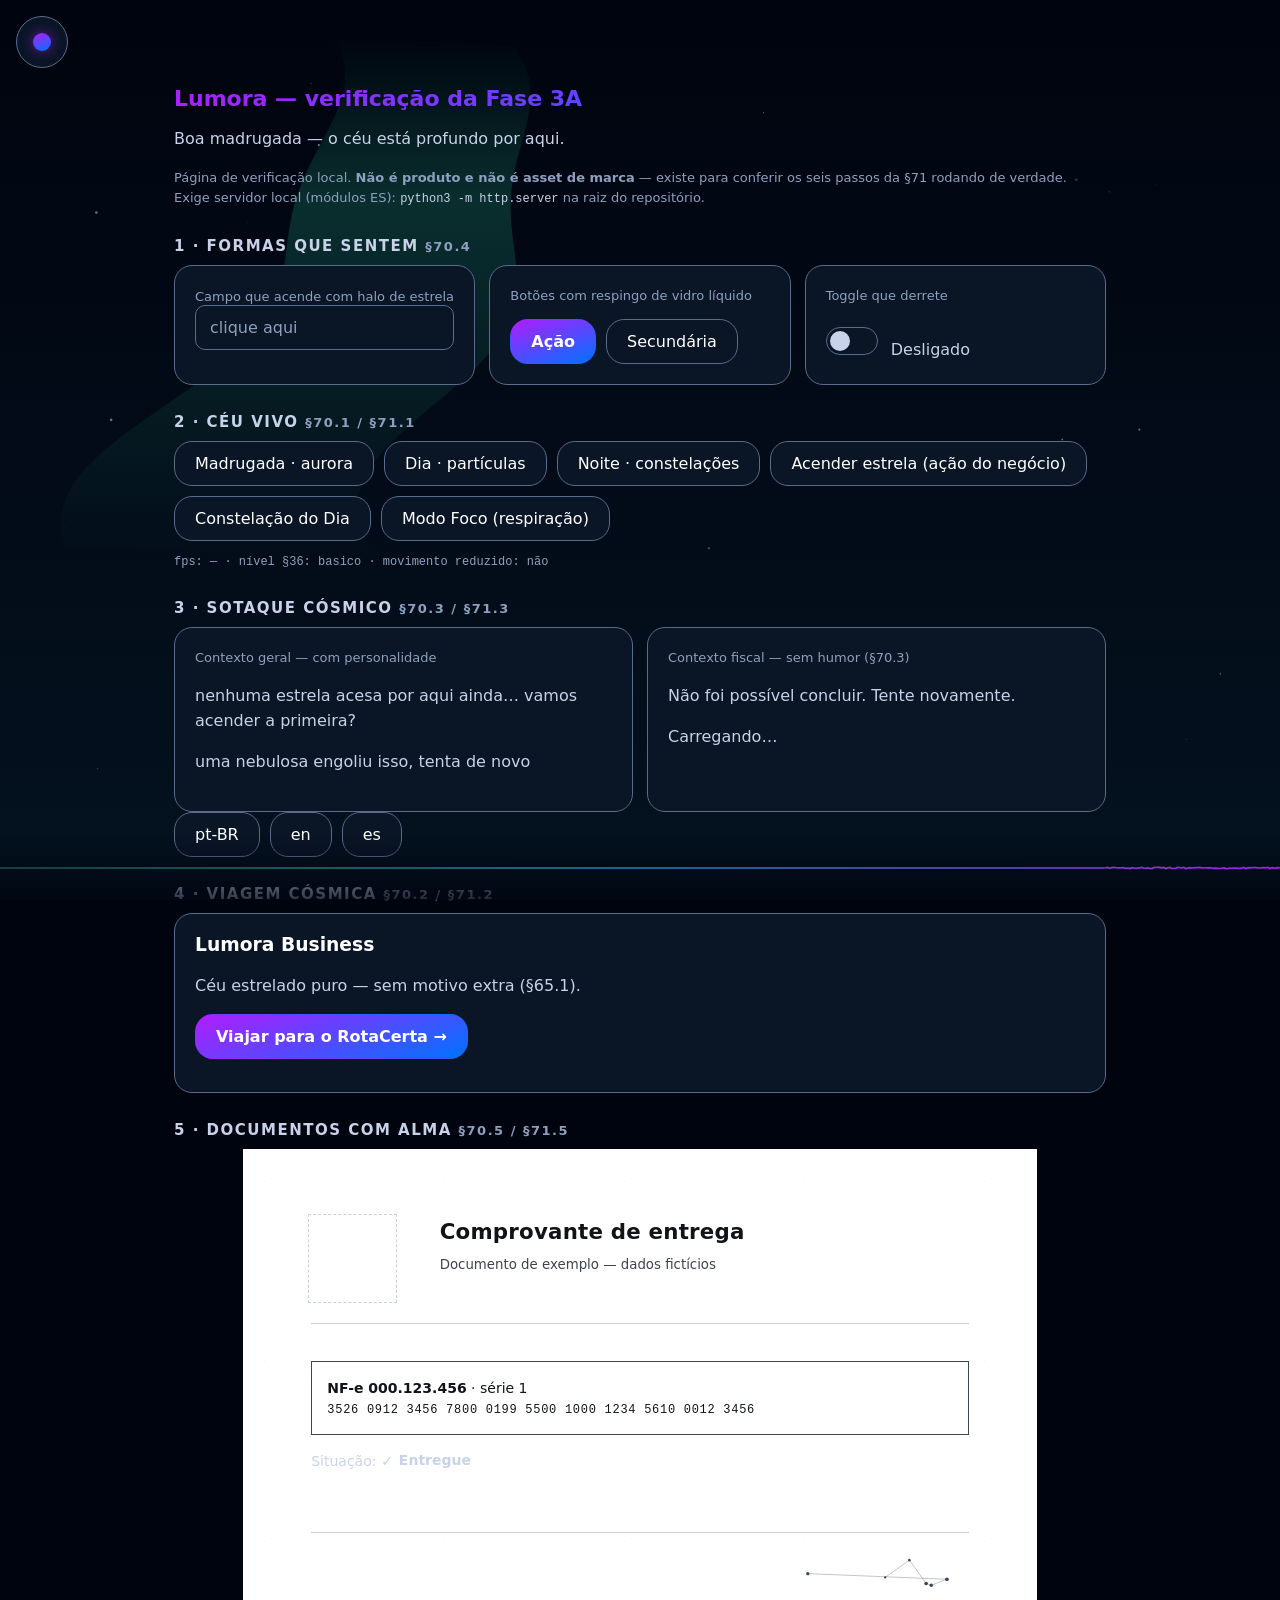
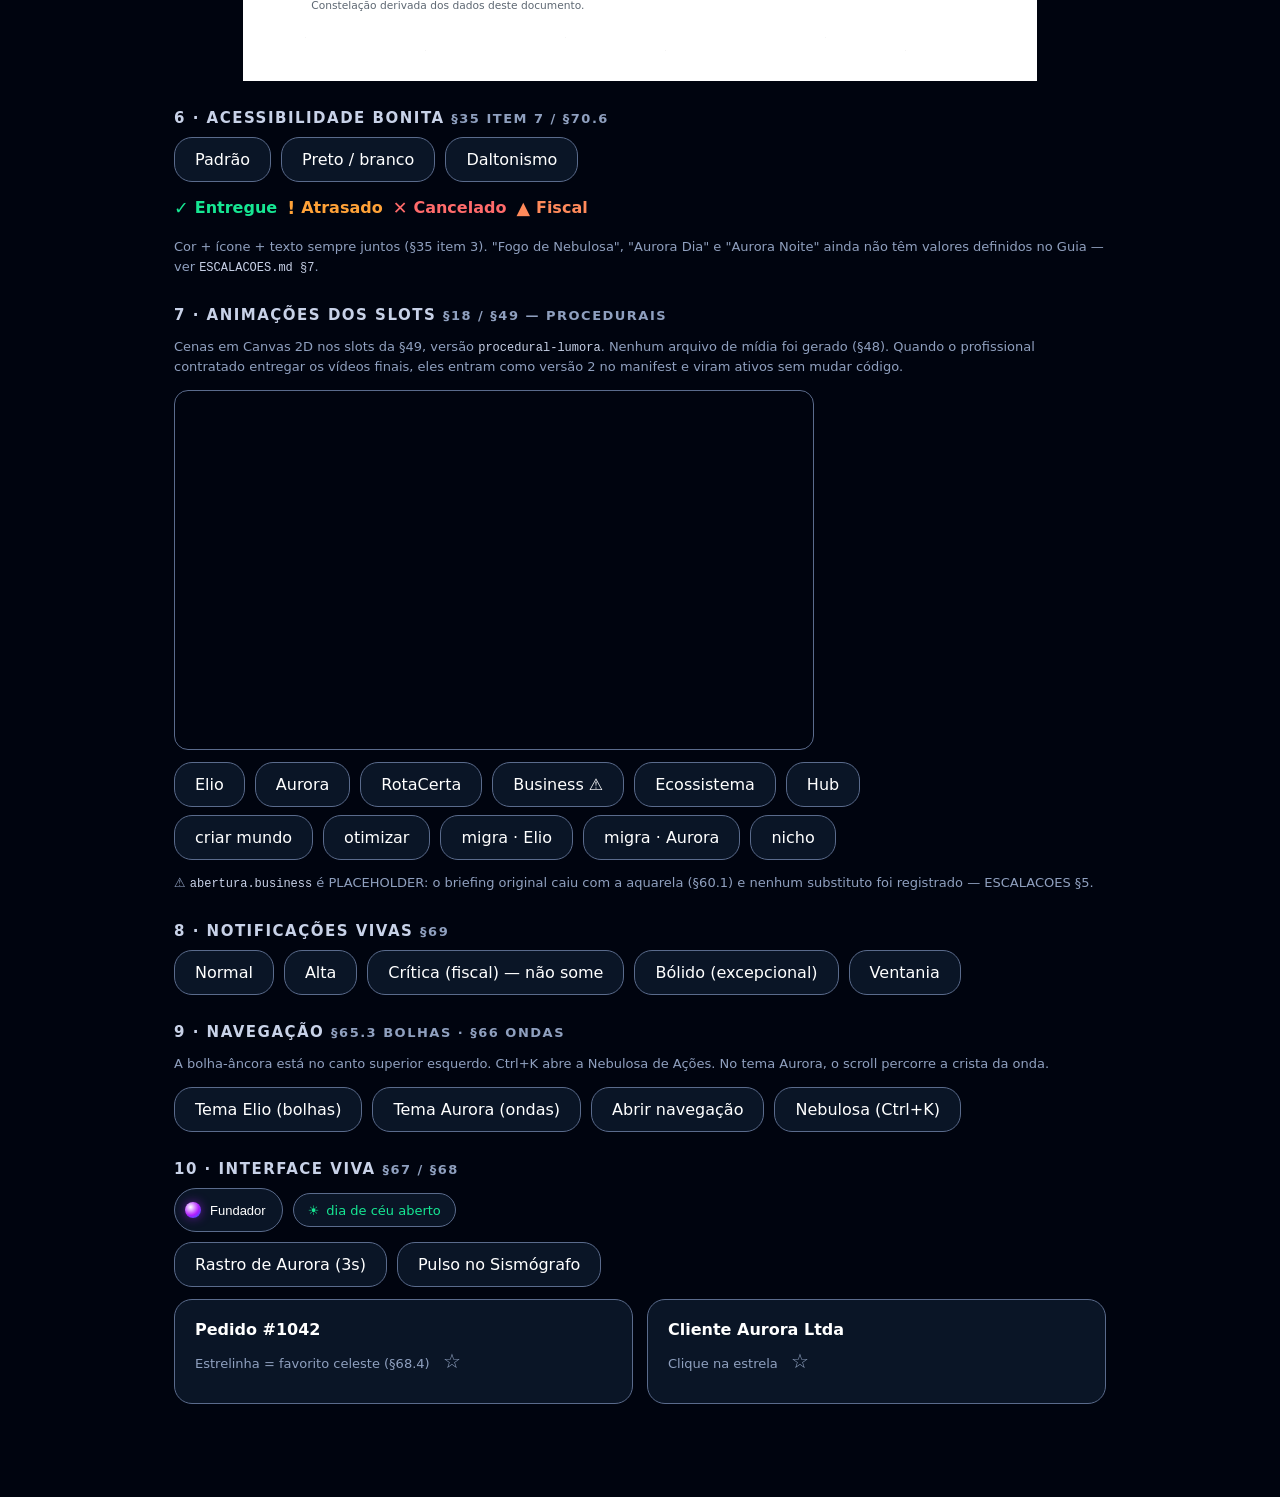
==== runtime/verificacao.html @ c457cd00 "Implementa as animações dos slots, Notificações Vivas, navegação e Interface Viva O Fundador estende" ====
<!doctype html>
<html lang="pt-BR" data-lum-nivel="pleno">
<head>
<meta charset="utf-8">
<meta name="viewport" content="width=device-width, initial-scale=1">
<title>Lumora — verificação da Fase 3A</title>
<link rel="stylesheet" href="tokens.css">
<link rel="stylesheet" href="formas-que-sentem.css">
<link rel="stylesheet" href="acessibilidade-bonita.css">
<link rel="stylesheet" href="documentos-com-alma.css">
<link rel="stylesheet" href="notificacoes-vivas.css">
<link rel="stylesheet" href="navegacao.css">
<link rel="stylesheet" href="interface-viva.css">
<style>
  /* Estilos SÓ desta página de verificação. Não fazem parte do runtime. */
  * { box-sizing: border-box; }
  html, body { margin: 0; block-size: 100%; }
  body { background: var(--lum-deep-space); }
  /* canvas é elemento substituído: inset:0 sozinho NÃO estica — precisa de tamanho explícito */
  #ceu { position: fixed; inset: 0; z-index: 0; display: block; inline-size: 100%; block-size: 100%; }
  .painel { position: relative; z-index: 1; padding: 24px 24px 96px; max-inline-size: 980px; margin-inline: auto; padding-block-start: 86px; }
  h1 { font-size: 22px; margin: 0 0 4px; }
  h2 { font-size: 15px; margin: 28px 0 10px; color: var(--lum-texto-2);
       text-transform: uppercase; letter-spacing: .1em; font-weight: 600; }
  p  { color: var(--lum-texto-2); line-height: 1.55; }
  .aviso { color: var(--lum-texto-3); font-size: 13px; }
  .linha { display: flex; flex-wrap: wrap; gap: 10px; align-items: center; }
  .grade { display: grid; gap: 14px; grid-template-columns: repeat(auto-fit, minmax(220px, 1fr)); }
  .tela { min-block-size: 180px; }
  code { font-family: var(--lum-fonte-mono); font-size: 12px; color: var(--lum-texto-2); }
  .medidor { font-family: var(--lum-fonte-mono); font-size: 12px; color: var(--lum-texto-3); }
</style>
</head>
<body class="lum-raiz">

<canvas id="ceu" aria-hidden="true"></canvas>

<main class="painel">
  <h1 class="lum-texto-marca">Lumora — verificação da Fase 3A</h1>
  <p id="saudacao"></p>
  <p class="aviso">
    Página de verificação local. <strong>Não é produto e não é asset de marca</strong> —
    existe para conferir os seis passos da §71 rodando de verdade.
    Exige servidor local (módulos ES): <code>python3 -m http.server</code> na raiz do repositório.
  </p>

  <h2>1 · Formas que Sentem <span class="aviso">§70.4</span></h2>
  <div class="grade">
    <div class="lum-card">
      <label class="lum-campo-halo">
        <span class="aviso">Campo que acende com halo de estrela</span><br>
        <input class="lum-campo" type="text" placeholder="clique aqui" style="inline-size:100%">
      </label>
    </div>
    <div class="lum-card">
      <p class="aviso" style="margin-top:0">Botões com respingo de vidro líquido</p>
      <div class="linha">
        <button class="lum-botao lum-botao--primario">Ação</button>
        <button class="lum-botao">Secundária</button>
      </div>
    </div>
    <div class="lum-card">
      <p class="aviso" style="margin-top:0">Toggle que derrete</p>
      <button class="lum-toggle" id="tg" aria-pressed="false">
        <span class="lum-toggle-trilha"><span class="lum-toggle-gota"></span></span>
      </button>
      <span class="lum-toggle-rotulo" id="tg-rotulo">Desligado</span>
    </div>
  </div>

  <h2>2 · Céu Vivo <span class="aviso">§70.1 / §71.1</span></h2>
  <div class="linha">
    <button class="lum-botao" data-fase="madrugada">Madrugada · aurora</button>
    <button class="lum-botao" data-fase="dia">Dia · partículas</button>
    <button class="lum-botao" data-fase="noite">Noite · constelações</button>
    <button class="lum-botao" id="acender">Acender estrela (ação do negócio)</button>
    <button class="lum-botao" id="constelacao">Constelação do Dia</button>
    <button class="lum-botao" id="foco" aria-pressed="false">Modo Foco (respiração)</button>
  </div>
  <p class="medidor" id="medidor">fps: medindo…</p>

  <h2>3 · Sotaque Cósmico <span class="aviso">§70.3 / §71.3</span></h2>
  <div class="grade">
    <div class="lum-card">
      <p class="aviso" style="margin-top:0">Contexto geral — com personalidade</p>
      <p data-lum-texto="vazio"></p>
      <p data-lum-texto="erro"></p>
    </div>
    <div class="lum-card">
      <p class="aviso" style="margin-top:0">Contexto fiscal — sem humor (§70.3)</p>
      <p data-lum-texto="erro" data-lum-contexto="fiscal"></p>
      <p data-lum-texto="carregando" data-lum-contexto="fiscal"></p>
    </div>
  </div>
  <div class="linha">
    <button class="lum-botao" data-idioma="pt-BR">pt-BR</button>
    <button class="lum-botao" data-idioma="en">en</button>
    <button class="lum-botao" data-idioma="es">es</button>
  </div>

  <h2>4 · Viagem Cósmica <span class="aviso">§70.2 / §71.2</span></h2>
  <div class="lum-card tela" id="tela-a">
    <h3 style="margin-top:0">Lumora Business</h3>
    <p>Céu estrelado puro — sem motivo extra (§65.1).</p>
    <button class="lum-botao lum-botao--primario" id="ir-b">Viajar para o RotaCerta →</button>
  </div>
  <div class="lum-card tela" id="tela-b" hidden>
    <h3 style="margin-top:0">RotaCerta</h3>
    <p>GPS espacial — rotas luminosas e waypoints (§65.1).</p>
    <button class="lum-botao lum-botao--primario" id="ir-a">← Voltar para o Business</button>
  </div>

  <h2>5 · Documentos com Alma <span class="aviso">§70.5 / §71.5</span></h2>
  <div class="lum-doc">
    <header class="lum-doc-cabecalho">
      <div class="lum-doc-marca" title="Área reservada da L canônica — aguarda arquivo com alfa (ESCALACOES.md §3)"></div>
      <div>
        <h3 class="lum-doc-titulo">Comprovante de entrega</h3>
        <p class="lum-doc-subtitulo">Documento de exemplo — dados fictícios</p>
      </div>
    </header>
    <div class="lum-doc-corpo">
      <div class="lum-doc-fiscal">
        <strong>NF-e 000.123.456</strong> · série 1<br>
        <span class="lum-doc-chave">3526 0912 3456 7800 0199 5500 1000 1234 5610 0012 3456</span>
      </div>
      <p>Situação: <span class="lum-doc-status" data-estado="ok">Entregue</span></p>
    </div>
    <footer class="lum-doc-rodape">
      <span>Constelação derivada dos dados deste documento.</span>
      <span data-lum-constelacao="NF-e 000.123.456 serie 1 entregue"></span>
    </footer>
  </div>

  <h2>6 · Acessibilidade Bonita <span class="aviso">§35 item 7 / §70.6</span></h2>
  <div class="linha">
    <button class="lum-botao" data-paleta="padrao">Padrão</button>
    <button class="lum-botao" data-paleta="preto-branco">Preto / branco</button>
    <button class="lum-botao" data-paleta="daltonismo">Daltonismo</button>
  </div>
  <p class="linha" style="margin-top:14px">
    <span class="lum-estado" data-estado="ok">Entregue</span>
    <span class="lum-estado" data-estado="atencao">Atrasado</span>
    <span class="lum-estado" data-estado="erro">Cancelado</span>
    <span class="lum-estado" data-estado="critico">Fiscal</span>
  </p>
  <p class="aviso">
    Cor + ícone + texto sempre juntos (§35 item 3). "Fogo de Nebulosa", "Aurora Dia" e
    "Aurora Noite" ainda não têm valores definidos no Guia — ver <code>ESCALACOES.md §7</code>.
  </p>

  <h2>7 · Animações dos slots <span class="aviso">§18 / §49 — procedurais</span></h2>
  <p class="aviso">
    Cenas em Canvas 2D nos slots da §49, versão <code>procedural-lumora</code>.
    Nenhum arquivo de mídia foi gerado (§48). Quando o profissional contratado entregar os
    vídeos finais, eles entram como versão 2 no manifest e viram ativos sem mudar código.
  </p>
  <canvas id="palco" width="640" height="360"
          style="inline-size:100%; max-inline-size:640px; aspect-ratio:16/9; block-size:auto;
                 border:1px solid var(--lum-vidro-borda); border-radius:14px; display:block"></canvas>
  <div class="linha" style="margin-top:12px">
    <button class="lum-botao" data-slot="abertura.elio">Elio</button>
    <button class="lum-botao" data-slot="abertura.aurora">Aurora</button>
    <button class="lum-botao" data-slot="abertura.rotacerta">RotaCerta</button>
    <button class="lum-botao" data-slot="abertura.business">Business ⚠</button>
    <button class="lum-botao" data-slot="abertura.ecossistema">Ecossistema</button>
    <button class="lum-botao" data-slot="abertura.hub">Hub</button>
  </div>
  <div class="linha" style="margin-top:8px">
    <button class="lum-botao" data-slot="loading.criar_mundo">criar mundo</button>
    <button class="lum-botao" data-slot="loading.otimizar">otimizar</button>
    <button class="lum-botao" data-slot="loading.migra_elio">migra · Elio</button>
    <button class="lum-botao" data-slot="loading.migra_aurora">migra · Aurora</button>
    <button class="lum-botao" data-slot="loading.nicho">nicho</button>
  </div>
  <p class="aviso">⚠ <code>abertura.business</code> é PLACEHOLDER: o briefing original caiu com a
     aquarela (§60.1) e nenhum substituto foi registrado — ESCALACOES §5.</p>

  <h2>8 · Notificações Vivas <span class="aviso">§69</span></h2>
  <div class="linha">
    <button class="lum-botao" data-notif="normal">Normal</button>
    <button class="lum-botao" data-notif="alta">Alta</button>
    <button class="lum-botao" data-notif="critica">Crítica (fiscal) — não some</button>
    <button class="lum-botao" id="bolido">Bólido (excepcional)</button>
    <button class="lum-botao" id="ventania">Ventania</button>
  </div>

  <h2>9 · Navegação <span class="aviso">§65.3 bolhas · §66 ondas</span></h2>
  <p class="aviso">A bolha-âncora está no canto superior esquerdo. Ctrl+K abre a Nebulosa de Ações.
     No tema Aurora, o scroll percorre a crista da onda.</p>
  <div class="linha">
    <button class="lum-botao" data-tema="elio">Tema Elio (bolhas)</button>
    <button class="lum-botao" data-tema="aurora">Tema Aurora (ondas)</button>
    <button class="lum-botao" id="abrir-nav">Abrir navegação</button>
    <button class="lum-botao" id="abrir-neb">Nebulosa (Ctrl+K)</button>
  </div>

  <h2>10 · Interface Viva <span class="aviso">§67 / §68</span></h2>
  <div class="linha" id="badges"></div>
  <div class="linha" style="margin-top:10px">
    <button class="lum-botao" id="rastro">Rastro de Aurora (3s)</button>
    <button class="lum-botao" id="pulso">Pulso no Sismógrafo</button>
  </div>
  <div class="grade" style="margin-top:12px">
    <div class="lum-card" data-lum-estrelinha="card-1"><strong>Pedido #1042</strong><br>
      <span class="aviso">Estrelinha = favorito celeste (§68.4)</span></div>
    <div class="lum-card" data-lum-estrelinha="card-2"><strong>Cliente Aurora Ltda</strong><br>
      <span class="aviso">Clique na estrela</span></div>
  </div>
  <canvas id="sismo" class="lum-sismografo"></canvas>
</main>

<script type="module">
import { Lumora, anunciar, restaurarPaleta } from './lumora.js';
import { estrelaDoUsuario, climaDoDia } from './interface-viva.js';

restaurarPaleta();

const canvas = document.getElementById('ceu');
const abas = [
  { id:'financeiro', rotulo:'Financeiro', sub:[
      {id:'pdv',rotulo:'PDV'},{id:'pedidos',rotulo:'Pedidos'},{id:'comprov',rotulo:'Comprovantes'}]},
  { id:'operacao', rotulo:'Controle de Operação', sub:[
      {id:'rotas',rotulo:'Rotas'},{id:'entregas',rotulo:'Entregas'}]},
  { id:'estoque', rotulo:'Estoque' },
  { id:'fiscal', rotulo:'Fiscal', sub:[{id:'nfe',rotulo:'NF-e'},{id:'nfce',rotulo:'NFC-e'}]},
  { id:'comunidade', rotulo:'Comunidade' },
  { id:'patio', rotulo:'Vista de Pátio' },
];
const acoes = [
  { id:'venda', rotulo:'Nova venda', grupo:'Financeiro', executar(){ anunciar('Nova venda aberta.'); } },
  { id:'patio', rotulo:'Vista de Pátio', grupo:'Painéis', executar(){ anunciar('Vista de Pátio.'); } },
  { id:'lgpd', rotulo:'Relatório LGPD', grupo:'Conformidade', executar(){ anunciar('Relatório LGPD.'); } },
  { id:'nfe', rotulo:'Emitir NF-e', grupo:'Fiscal', executar(){ anunciar('Rascunho de NF-e criado.'); } },
  { id:'foco', rotulo:'Modo Foco', grupo:'Interface', executar(){ lum.modoFoco(true); } },
];
const lum = new Lumora({
  canvasCeu: canvas,
  canvasSismografo: document.getElementById('sismo'),
  abas, acoes,
  aoNavegar: (aba, sub) => anunciar(`Abrindo ${(sub||aba).rotulo}.`),
});
document.getElementById('badges').append(
  estrelaDoUsuario({ nome:'Fundador', nivel:12, plano:'Ecossistema' }),
  climaDoDia({ tipo:'bom', texto:'dia de céu aberto' }),
);
document.getElementById('saudacao').textContent = lum.sotaque.saudacao();

// Céu Vivo
for (const b of document.querySelectorAll('[data-fase]')) {
  b.addEventListener('click', () => {
    lum.ceu.definirFase(b.dataset.fase);
    anunciar(`Céu ajustado para ${b.dataset.fase}.`);
  });
}
document.getElementById('acender').addEventListener('click', () => {
  lum.acenderEstrela({ tipo: 'venda', em: Date.now() });
  anunciar('Uma estrela foi acesa por uma ação do negócio.');
});
document.getElementById('constelacao').addEventListener('click', () => {
  const c = lum.constelacaoDoDia();
  anunciar(c ? `Constelação do Dia desenhada com ${c.pontos.length} estrelas.`
             : 'Acenda ao menos duas estrelas antes.');
});
const btFoco = document.getElementById('foco');
btFoco.addEventListener('click', () => {
  const ligado = btFoco.getAttribute('aria-pressed') !== 'true';
  btFoco.setAttribute('aria-pressed', String(ligado));
  lum.modoFoco(ligado);
  anunciar(ligado ? 'Modo Foco ligado. O céu respira.' : 'Modo Foco desligado.');
});

// Medidor local de fps (§72.1 item 4 — nada sai do aparelho)
const medidor = document.getElementById('medidor');
setInterval(() => {
  const nivel = document.documentElement.dataset.lumNivel;
  medidor.textContent = `fps: ${lum.ceu.fps ?? '—'} · nível §36: ${nivel} · ` +
    `movimento reduzido: ${lum.movimentoReduzido ? 'sim' : 'não'}`;
}, 1000);

// Toggle
const tg = document.getElementById('tg'), rotulo = document.getElementById('tg-rotulo');
tg.addEventListener('click', () => {
  const ligado = tg.getAttribute('aria-pressed') !== 'true';
  tg.setAttribute('aria-pressed', String(ligado));
  rotulo.textContent = ligado ? 'Ligado' : 'Desligado';   // §35 item 3
});

// Idioma
for (const b of document.querySelectorAll('[data-idioma]')) {
  b.addEventListener('click', () => lum.definirIdioma(b.dataset.idioma));
}

// Viagem Cósmica
const a = document.getElementById('tela-a'), b = document.getElementById('tela-b');
document.getElementById('ir-b').addEventListener('click', (ev) =>
  lum.viajar(a, b, { foco: { x: ev.clientX, y: ev.clientY } }));
document.getElementById('ir-a').addEventListener('click', (ev) =>
  lum.viajar(b, a, { foco: { x: ev.clientX, y: ev.clientY } }));

// Animações dos slots (§49)
const palco = document.getElementById('palco');
for (const b of document.querySelectorAll('[data-slot]')) {
  b.addEventListener('click', () => {
    lum.tocarAnimacao(b.dataset.slot, palco);
    anunciar(`Tocando a animação ${b.dataset.slot}.`);
  });
}

// Notificações Vivas (§69)
for (const b of document.querySelectorAll('[data-notif]')) {
  b.addEventListener('click', () => {
    const u = b.dataset.notif;
    lum.notificar(u === 'critica'
      ? { texto:'Rascunho de NF-e aguardando aprovação', categoria:'fiscal', valor:'R$ 1.250,00' }
      : { texto:'Pagamento recebido', categoria:'pagamento_demo', urgencia:u, valor:'R$ 320,00' });
  });
}
document.getElementById('bolido').addEventListener('click', () =>
  lum.lancarBolido({ texto:'Falha crítica no serviço de emissão fiscal.' }));
document.getElementById('ventania').addEventListener('click', () => {
  lum.notificacoes.ventania();
  anunciar('Notificações não críticas dispensadas.');
});

// Tema e navegação
for (const b of document.querySelectorAll('[data-tema]')) {
  b.addEventListener('click', () => {
    lum.definirTema(b.dataset.tema);
    anunciar(`Tema ${b.dataset.tema} aplicado.`);
  });
}
document.getElementById('abrir-nav').addEventListener('click', () => lum.navegacao.abrir());
document.getElementById('abrir-neb').addEventListener('click', () => lum.nebulosa.abrir());

// Interface Viva
document.getElementById('rastro').addEventListener('click', () =>
  lum.rastro.durante(new Promise(r => setTimeout(r, 3000))));
document.getElementById('pulso').addEventListener('click', () => {
  lum.acenderEstrela({ tipo:'venda', forca: 1.2 });
  anunciar('Pulso injetado no Sismógrafo e estrela acesa.');
});

// Paletas
for (const bt of document.querySelectorAll('[data-paleta]')) {
  bt.addEventListener('click', () => {
    lum.definirPaleta(bt.dataset.paleta);
    anunciar(`Paleta ${bt.dataset.paleta} aplicada.`);
  });
}
</script>
</body>
</html>
---- runtime/tokens.css ----
/* ==========================================================================
   Lumora — Tokens
   Fase 3A, base compartilhada. Liberada pelo "pode ir" do Fundador (05/09/2026).

   PROVENIÊNCIA DAS CORES
   O Guia não fixa nenhum valor hexadecimal em 59 páginas. Todos os valores de
   cor abaixo foram MEDIDOS por amostragem dos 13 assets oficiais, não
   escolhidos — ver docs/10-paleta.md.
   (DEFAULT DO AGENTE — medir os assets é a única forma de obter valores sem
   inventar identidade. Pendente de aprovação do Fundador.)

   Contraste verificado: python3 ferramentas/verificar_assets.py --contraste
   ========================================================================== */

:root {
  /* --- Deep Space (§60.1) — medido nos cantos dos 11 assets de fundo escuro */
  --lum-deep-space:            #00040F;
  --lum-deep-space-puro:       #000006;
  --lum-deep-space-nebulosa:   #00080F;

  /* --- L canônica (docs/11-l-canonica.md) — gradiente medido em 4 assets
         independentes que convergem. Confirmada pelo Fundador em 05/09/2026. */
  --lum-violeta:               #B01DFF;
  --lum-azul:                  #0072FF;
  --lum-gradiente:             linear-gradient(160deg, var(--lum-violeta), var(--lum-azul));

  /* --- Aurora (§65.2: "rios de luz verdes/teal/violeta") — medido em 05 */
  --lum-aurora-verde:          #2BCF92;
  --lum-aurora-teal:           #1D8FC5;
  --lum-aurora-violeta:        #8541FA;

  /* --- Cores-âncora por sistema (§65.1) */
  --lum-business-verde:        #16E793;   /* medido em 02 */
  --lum-rotacerta-ambar:       #FFA238;   /* medido em 03 */
  /* Hub: §65.1 nomeia "violeta/ciano". Não existe asset oficial do Hub para
     medir — os valores abaixo são a tradução literal do texto, não medição. */
  --lum-hub-violeta:           var(--lum-aurora-violeta);
  --lum-hub-ciano:             var(--lum-aurora-teal);

  /* --- Texto (DEFAULT DO AGENTE — não medido; escolhido para atender §35) */
  --lum-texto-1:               #FFFFFF;   /* 20,50:1 sobre Deep Space — AAA */
  --lum-texto-2:               #C8D2E8;   /* 13,51:1 — AAA */
  --lum-texto-3:               #8FA0BF;   /*  7,76:1 — AAA */

  /* --- Liquid Glass — superfície e borda (§70.4: CSS só para superfícies) */
  --lum-vidro:                 rgba(10, 21, 38, 0.55);
  --lum-vidro-solido:          #0A1526;   /* fallback sem backdrop-filter */
  --lum-vidro-borda:           #5A6B8C;   /* 3,82:1 — limite de UI (3:1) */
  --lum-vidro-brilho:          rgba(255, 255, 255, 0.10);
  --lum-vidro-blur:            18px;

  /* --- Estado (§35 item 3: cor NUNCA carrega informação sozinha —
         sempre acompanhada de ícone e texto) */
  --lum-ok:                    var(--lum-business-verde);
  --lum-atencao:               var(--lum-rotacerta-ambar);
  --lum-erro:                  #FF6B6B;
  --lum-critico:               #FF8A5B;

  /* --- Foco (§35 item 2: contraste >= 3:1 em 100% dos interativos) */
  --lum-foco:                  #7FE7FF;   /* 11,9:1 sobre Deep Space */
  --lum-foco-espessura:        3px;
  --lum-foco-deslocamento:     2px;

  /* --- Alvo de toque (§35 item 4) */
  --lum-alvo-min:              44px;

  /* --- Raio e espaço */
  --lum-raio-bolha:            50%;
  --lum-raio-superficie:       18px;
  --lum-raio-campo:            10px;      /* §65.3: campos permanecem geométricos */
  --lum-espaco:                8px;

  /* --- Movimento (§65.5: alvo 60fps; §66.2: easing registrado) */
  --lum-ease:                  cubic-bezier(.22, 1, .36, 1);
  --lum-dur-micro:             160ms;
  --lum-dur-curta:             320ms;
  --lum-dur-onda:              800ms;     /* §66.2: varredura da onda */
  --lum-dur-bolha-nasce:       400ms;     /* §69.1 */
  --lum-dur-bolha-estoura:     500ms;     /* §69.1 */
  --lum-dur-bolido:            2300ms;    /* §67.5: 2,3s */
  --lum-dur-viagem:            900ms;

  /* --- Respiração (§69.1: escala 1 <-> 1,03, ciclo ~3s).
         Mantida MUITO abaixo de 3Hz por causa da §35 item 8
         (nada pisca mais de 3 vezes por segundo). */
  --lum-respiracao-ciclo:      3s;
  --lum-respiracao-escala:     1.03;

  /* --- Tipografia
         (DEFAULT DO AGENTE — o Guia não nomeia nenhuma família tipográfica em
         59 páginas e nenhum arquivo de fonte foi entregue. A pilha abaixo é
         de sistema, para não depender de asset externo nem simular o wordmark
         oficial. Ver ESCALACOES.md §2.) */
  --lum-fonte: system-ui, -apple-system, "Segoe UI", Roboto, "Helvetica Neue",
               Arial, sans-serif;
  --lum-fonte-mono: ui-monospace, SFMono-Regular, Menlo, Consolas, monospace;
}

/* --------------------------------------------------------------------------
   Nível de otimização adaptativa (§36) — aplicado em <html data-lum-nivel>.
   O bootstrap mede fps localmente (telemetria local, §72.1 item 4, sem
   analytics externo) e rebaixa o nível sozinho.
   -------------------------------------------------------------------------- */
:root[data-lum-nivel="economico"] {
  --lum-vidro:      var(--lum-vidro-solido);   /* sem backdrop-filter */
  --lum-vidro-blur: 0px;
}
:root[data-lum-nivel="basico"] {
  --lum-vidro:      var(--lum-vidro-solido);
  --lum-vidro-blur: 0px;
  --lum-dur-onda:   0ms;
  --lum-dur-viagem: 0ms;
}

/* --------------------------------------------------------------------------
   [hidden] tem que vencer sempre.
   O atributo `hidden` aplica display:none pela folha do navegador, e QUALQUER
   `display` declarado pelo autor o derruba. Sem esta regra, um overlay de tela
   cheia (Nebulosa, painel de navegação) continua capturando cliques enquanto
   parece escondido — um bloqueador invisível de página inteira. Vale para todo
   componente deste runtime que alterna visibilidade por `el.hidden`.
   -------------------------------------------------------------------------- */
[hidden] { display: none !important; }

/* --------------------------------------------------------------------------
   Base
   -------------------------------------------------------------------------- */
.lum-raiz {
  background: var(--lum-deep-space);
  color: var(--lum-texto-1);
  font-family: var(--lum-fonte);
  /* O Céu Vivo desenha ATRÁS de tudo; o conteúdo empilha acima. */
  position: relative;
  isolation: isolate;
}

/* Foco visível em 100% dos interativos (§35 item 2). Nunca removido. */
.lum-raiz :focus-visible {
  outline: var(--lum-foco-espessura) solid var(--lum-foco);
  outline-offset: var(--lum-foco-deslocamento);
  border-radius: var(--lum-raio-campo);
}

/* Alvos de toque (§35 item 4) */
.lum-raiz button,
.lum-raiz [role="button"],
.lum-raiz a.lum-acao,
.lum-raiz input[type="checkbox"],
.lum-raiz input[type="radio"] {
  min-inline-size: var(--lum-alvo-min);
  min-block-size: var(--lum-alvo-min);
}

/* Superfície Liquid Glass — CSS só para superfície (§65.5/§70.4).
   backdrop-filter é progressivo: sem suporte, cai no sólido. */
.lum-vidro {
  background: var(--lum-vidro-solido);
  border: 1px solid var(--lum-vidro-borda);
  border-radius: var(--lum-raio-superficie);
}
@supports (backdrop-filter: blur(1px)) {
  :root:not([data-lum-nivel="basico"]):not([data-lum-nivel="economico"]) .lum-vidro {
    background: var(--lum-vidro);
    backdrop-filter: blur(var(--lum-vidro-blur)) saturate(1.2);
    box-shadow: inset 0 1px 0 var(--lum-vidro-brilho);
  }
}

/* §65.3 — a regra do geométrico x bolha:
   "o que precisa ser forma geométrica é; o que não precisa, é bolha".
   Campos, tabelas e inputs NUNCA viram bolha. */
.lum-campo,
.lum-raiz input:not([type="checkbox"]):not([type="radio"]),
.lum-raiz select,
.lum-raiz textarea,
.lum-raiz table {
  border-radius: var(--lum-raio-campo);
}

.lum-bolha { border-radius: var(--lum-raio-bolha); }

/* Texto de marca: o gradiente NUNCA é cor de texto corrido.
   --lum-violeta mede 4,36:1 e reprova AA (docs/06-acessibilidade.md).
   Esta classe existe só para display curto, com fallback sólido legível. */
.lum-texto-marca {
  color: var(--lum-texto-1);
}
@supports (-webkit-background-clip: text) or (background-clip: text) {
  .lum-texto-marca {
    background: var(--lum-gradiente);
    -webkit-background-clip: text;
    background-clip: text;
    color: transparent;
  }
}
---- runtime/formas-que-sentem.css ----
/* ==========================================================================
   Lumora — Fase 3A, passo 1: ✨ FORMAS QUE SENTEM (base tátil)
   §70.4 / §71.4. Primeiro item da ordem de implementação da §71.

   §70.4 é explícito quanto ao meio:
     "Implementação com Web Animations API/CSS apenas, sem bibliotecas."

   Os quatro gestos registrados no Guia:
     - campos acendem com halo de estrela ao focar
     - botões têm respingo de vidro líquido no clique
     - toggles derretem entre estados
     - cards flutuam suavemente no hover
   ========================================================================== */

/* --------------------------------------------------------------------------
   1. Campo que acende com halo de estrela ao focar
   -------------------------------------------------------------------------- */
.lum-campo {
  background: var(--lum-vidro-solido);
  border: 1px solid var(--lum-vidro-borda);
  color: var(--lum-texto-1);
  font: inherit;
  padding: 12px 14px;
  min-block-size: var(--lum-alvo-min);
  transition:
    border-color var(--lum-dur-micro) var(--lum-ease),
    box-shadow   var(--lum-dur-curta) var(--lum-ease);
}

.lum-campo::placeholder { color: var(--lum-texto-3); }

/* O halo: anéis concêntricos de luz, como uma estrela acendendo.
   O outline de foco (tokens.css) continua por cima — o halo é estética,
   o outline é acessibilidade (§35 item 2) e nunca é substituído por ele. */
.lum-campo:focus-visible {
  border-color: var(--lum-foco);
  box-shadow:
    0 0 0 1px var(--lum-foco),
    0 0 12px -2px var(--lum-foco),
    0 0 28px -6px var(--lum-violeta);
}

/* As pontas da estrela — cruz de luz, só decorativa. */
.lum-campo-halo { position: relative; display: block; }
.lum-campo-halo::after {
  content: "";
  position: absolute;
  inset-inline-end: 12px;
  inset-block-start: 50%;
  inline-size: 14px;
  block-size: 14px;
  translate: 0 -50%;
  opacity: 0;
  pointer-events: none;
  background:
    linear-gradient(to right,  transparent 46%, var(--lum-foco) 50%, transparent 54%),
    linear-gradient(to bottom, transparent 46%, var(--lum-foco) 50%, transparent 54%);
  transition: opacity var(--lum-dur-curta) var(--lum-ease),
              rotate  var(--lum-dur-curta) var(--lum-ease);
}
.lum-campo-halo:focus-within::after { opacity: 1; rotate: 45deg; }

/* --------------------------------------------------------------------------
   2. Botão com respingo de vidro líquido no clique
   O elemento .lum-respingo é criado por lumora.js no ponto do clique.
   -------------------------------------------------------------------------- */
.lum-botao {
  position: relative;
  overflow: hidden;
  border: 1px solid var(--lum-vidro-borda);
  border-radius: var(--lum-raio-superficie);
  background: var(--lum-vidro-solido);
  color: var(--lum-texto-1);
  font: inherit;
  padding: 12px 20px;
  cursor: pointer;
  transition: transform var(--lum-dur-micro) var(--lum-ease),
              border-color var(--lum-dur-micro) var(--lum-ease);
}
.lum-botao:hover { border-color: var(--lum-foco); }
.lum-botao:active { transform: scale(0.98); }

.lum-botao--primario {
  background: var(--lum-gradiente);
  border-color: transparent;
  /* Texto branco sobre o gradiente: o violeta puro reprova AA como fundo de
     texto pequeno, então o peso sobe e o tamanho tem piso. */
  font-weight: 600;
}

.lum-respingo {
  position: absolute;
  border-radius: 50%;
  pointer-events: none;
  translate: -50% -50%;
  /* Vidro líquido: claro no centro, refração violeta na borda. */
  background: radial-gradient(
    circle,
    rgba(255, 255, 255, 0.55) 0%,
    rgba(176, 29, 255, 0.30) 45%,
    transparent 70%
  );
  animation: lum-respingo var(--lum-dur-curta) var(--lum-ease) forwards;
}

@keyframes lum-respingo {
  from { inline-size: 0; block-size: 0; opacity: 0.9; }
  to   { inline-size: var(--lum-respingo-tam, 240px);
         block-size: var(--lum-respingo-tam, 240px);
         opacity: 0; }
}

/* --------------------------------------------------------------------------
   3. Toggle que derrete entre estados
   -------------------------------------------------------------------------- */
.lum-toggle {
  /* Alvo de toque completo (§35 item 4), mesmo com a trilha menor. */
  min-inline-size: var(--lum-alvo-min);
  min-block-size: var(--lum-alvo-min);
  display: inline-grid;
  place-items: center;
  background: none;
  border: 0;
  padding: 0;
  cursor: pointer;
}

.lum-toggle-trilha {
  position: relative;
  inline-size: 52px;
  block-size: 28px;
  border-radius: 999px;
  background: var(--lum-vidro-solido);
  border: 1px solid var(--lum-vidro-borda);
  transition: background var(--lum-dur-curta) var(--lum-ease);
}

.lum-toggle-gota {
  position: absolute;
  inset-block-start: 3px;
  inset-inline-start: 3px;
  inline-size: 20px;
  block-size: 20px;
  border-radius: 50%;
  background: var(--lum-texto-2);
  /* O "derreter": a gota estica antes de assentar do outro lado. */
  transition:
    translate   var(--lum-dur-curta) var(--lum-ease),
    scale       var(--lum-dur-curta) var(--lum-ease),
    background  var(--lum-dur-curta) var(--lum-ease),
    border-radius var(--lum-dur-curta) var(--lum-ease);
}

.lum-toggle[aria-pressed="true"] .lum-toggle-trilha { background: var(--lum-gradiente); }
.lum-toggle[aria-pressed="true"] .lum-toggle-gota {
  translate: 24px 0;
  background: var(--lum-texto-1);
}
/* No meio do caminho a gota se alonga — a "derretida". */
.lum-toggle:active .lum-toggle-gota {
  scale: 1.35 0.85;
  border-radius: 40%;
}

/* §35 item 3 — o estado nunca é só a cor: o rótulo textual acompanha. */
.lum-toggle-rotulo { color: var(--lum-texto-2); margin-inline-start: 8px; }

/* --------------------------------------------------------------------------
   4. Card que flutua ao pairar
   -------------------------------------------------------------------------- */
.lum-card {
  border-radius: var(--lum-raio-superficie);
  border: 1px solid var(--lum-vidro-borda);
  background: var(--lum-vidro-solido);
  padding: 20px;
  /* Só transform e opacity animam — nada de layout (§66.2), para 60fps. */
  transition: translate var(--lum-dur-curta) var(--lum-ease),
              box-shadow var(--lum-dur-curta) var(--lum-ease);
}
.lum-card:hover,
.lum-card:focus-within {
  translate: 0 -4px;
  box-shadow: 0 12px 32px -12px var(--lum-violeta);
}

/* --------------------------------------------------------------------------
   MOVIMENTO REDUZIDO (§35 item 8 / §36)
   O gesto some; o estado permanece legível. Nada de informação se perde.
   -------------------------------------------------------------------------- */
@media (prefers-reduced-motion: reduce) {
  .lum-campo,
  .lum-botao,
  .lum-card,
  .lum-toggle-gota,
  .lum-toggle-trilha,
  .lum-campo-halo::after {
    transition-duration: 1ms;
  }
  .lum-respingo { display: none; }          /* respingo é puro gesto */
  .lum-card:hover, .lum-card:focus-within { translate: none; }
  .lum-botao:active { transform: none; }
  .lum-toggle:active .lum-toggle-gota { scale: 1; border-radius: 50%; }
}

/* Nível básico da otimização adaptativa (§36): mesmo corte, por hardware. */
:root[data-lum-nivel="basico"] .lum-respingo { display: none; }
:root[data-lum-nivel="basico"] .lum-card:hover { translate: none; }
---- runtime/acessibilidade-bonita.css ----
/* ==========================================================================
   Lumora — Fase 3A, passo 6: 🌈 ACESSIBILIDADE BONITA (alto contraste com alma)
   §35 item 7 · §70.6 / §71.6. Liberado pelo "pode ir" do Fundador (05/09/2026).

   §71.6: "Alto contraste com alma — contraste total para quem precisa sem
   virar tela branca sem identidade."

   ---------------------------------------------------------------------------
   ESTADO: MECANISMO COMPLETO, DUAS DAS SEIS PALETAS PENDENTES
   ---------------------------------------------------------------------------
   O Guia descreve DUAS listas de paletas que não coincidem:

     §35 item 7  -> "Modo Alto Contraste com 3 paletas
                     (padrão, preto/branco, daltonismo)"
     §70.6/§71.6 -> "Fogo de Nebulosa" (vermelho-laranja profundo),
                     "Aurora Dia", "Aurora Noite"

   As três da §35 são requisito funcional com conteúdo determinado, e estão
   IMPLEMENTADAS abaixo. As três da §70.6 são nomeadas sem nenhum valor
   definido em 59 páginas: seus blocos existem, vazios, aguardando decisão.
   Inventá-las seria criar identidade que o Guia não sustenta.

   Se as duas listas são a mesma feature ou duas diferentes também está aberto.
   -> ESCALACOES.md §7.

   Troca em <html data-lum-paleta="...">. Sem paleta declarada, vale o padrão.
   ========================================================================== */

/* --------------------------------------------------------------------------
   PALETA 1 — padrão (§35 item 7)
   A identidade normal já nasce acima do mínimo: os tokens de texto medem
   20,50:1 / 13,51:1 / 7,76:1 sobre Deep Space, todos AAA.
   Definida em tokens.css; aqui só o reforço do foco.
   -------------------------------------------------------------------------- */
:root[data-lum-paleta="padrao"],
:root:not([data-lum-paleta]) {
  --lum-foco-espessura: 3px;
}

/* --------------------------------------------------------------------------
   PALETA 2 — preto/branco (§35 item 7)
   Contraste máximo. A "alma" que sobra é a forma, não a cor: as bolhas
   continuam bolhas, o céu continua desenhando — em branco sobre preto.
   -------------------------------------------------------------------------- */
:root[data-lum-paleta="preto-branco"] {
  --lum-deep-space:          #000000;
  --lum-deep-space-puro:     #000000;
  --lum-deep-space-nebulosa: #000000;

  --lum-texto-1:             #FFFFFF;   /* 21,00:1 */
  --lum-texto-2:             #FFFFFF;
  --lum-texto-3:             #FFFFFF;

  --lum-vidro:               #000000;
  --lum-vidro-solido:        #000000;
  --lum-vidro-borda:         #FFFFFF;   /* 21,00:1 */
  --lum-vidro-brilho:        transparent;
  --lum-vidro-blur:          0px;

  --lum-violeta:             #FFFFFF;
  --lum-azul:                #FFFFFF;
  --lum-gradiente:           none;

  --lum-ok:                  #FFFFFF;
  --lum-atencao:             #FFFFFF;
  --lum-erro:                #FFFFFF;
  --lum-critico:             #FFFFFF;

  --lum-foco:                #FFFF00;   /* 19,56:1 — destaca do branco */
  --lum-foco-espessura:      4px;
}

/* Sem cor para diferenciar, a forma e o texto carregam tudo (§35 item 3).
   Bordas ficam mais grossas para o estado ser lido pelo contorno. */
:root[data-lum-paleta="preto-branco"] .lum-vidro,
:root[data-lum-paleta="preto-branco"] .lum-card,
:root[data-lum-paleta="preto-branco"] .lum-campo,
:root[data-lum-paleta="preto-branco"] .lum-botao {
  border-width: 2px;
  backdrop-filter: none;
  box-shadow: none;
}
:root[data-lum-paleta="preto-branco"] .lum-botao--primario {
  background: #FFFFFF;
  color: #000000;
}
:root[data-lum-paleta="preto-branco"] .lum-texto-marca {
  background: none;
  -webkit-text-fill-color: currentColor;
  color: var(--lum-texto-1);
}

/* --------------------------------------------------------------------------
   PALETA 3 — daltonismo (§35 item 7)
   Base Okabe-Ito, distinguível em protanopia, deuteranopia e tritanopia.
   §35 exige paletas "testadas em simuladores (Coblis, Stark)" — este é o
   ponto de partida verificado por contraste; o teste em simulador é etapa de
   QA, não de token.
   Contraste sobre Deep Space (calculado): azul-céu 8,89:1 · laranja 9,10:1 ·
   vermelhão 5,30:1 · amarelo 15,50:1 — todos >= AA, três deles AAA.
   -------------------------------------------------------------------------- */
:root[data-lum-paleta="daltonismo"] {
  --lum-ok:            #56B4E9;   /* azul-céu no lugar do verde */
  --lum-atencao:       #E69F00;   /* laranja */
  --lum-erro:          #D55E00;   /* vermelhão */
  --lum-critico:       #F0E442;   /* amarelo — o mais luminoso da escala */

  --lum-violeta:       #CC79A7;   /* roxo-rosa, 6,70:1 */
  --lum-azul:          #56B4E9;
  --lum-gradiente:     linear-gradient(160deg, #CC79A7, #56B4E9);

  --lum-aurora-verde:  #56B4E9;
  --lum-aurora-teal:   #56B4E9;
  --lum-aurora-violeta:#CC79A7;

  --lum-business-verde:  #56B4E9;
  --lum-rotacerta-ambar: #E69F00;

  --lum-foco:          #F0E442;   /* 15,50:1 */
  --lum-foco-espessura: 4px;
}

/* O eixo vermelho/verde some da estética também, não só dos estados:
   a aurora do céu passa a variar em luminosidade e no eixo azul/laranja. */
:root[data-lum-paleta="daltonismo"] .lum-card:hover {
  box-shadow: 0 12px 32px -12px #CC79A7;
}

/* --------------------------------------------------------------------------
   PALETAS 4–6 — §70.6 / §71.6: VALORES PENDENTES DE DECISÃO DO FUNDADOR
   Os seletores existem e funcionam. Nenhum valor foi inventado.
   Preenchê-los é a resposta à ESCALACOES.md §7.
   -------------------------------------------------------------------------- */

/* "Fogo de Nebulosa" — o Guia descreve apenas "vermelho-laranja profundo".
   Nenhum valor definido. NÃO INVENTADO. */
:root[data-lum-paleta="fogo-de-nebulosa"] {
  /* aguardando decisão do Fundador (ESCALACOES.md §7) */
}

/* "Aurora Dia" — nomeada em §70.6, sem descrição e sem valores.
   NÃO INVENTADA. */
:root[data-lum-paleta="aurora-dia"] {
  /* aguardando decisão do Fundador (ESCALACOES.md §7) */
}

/* "Aurora Noite" — nomeada em §70.6, sem descrição e sem valores.
   NÃO INVENTADA. */
:root[data-lum-paleta="aurora-noite"] {
  /* aguardando decisão do Fundador (ESCALACOES.md §7) */
}

/* --------------------------------------------------------------------------
   Preferência do sistema operacional
   Quem já pede mais contraste no SO recebe reforço sem precisar escolher
   paleta — mas uma escolha explícita do usuário sempre vence.
   -------------------------------------------------------------------------- */
@media (prefers-contrast: more) {
  :root:not([data-lum-paleta]) {
    --lum-texto-2:      #FFFFFF;
    --lum-texto-3:      #E4EAF5;
    --lum-vidro-borda:  #A8B6D0;   /* sobe de 3,82:1 para ~10:1 */
    --lum-vidro:        var(--lum-vidro-solido);
    --lum-vidro-blur:   0px;
    --lum-foco-espessura: 4px;
  }
}

/* --------------------------------------------------------------------------
   Regra transversal que nenhuma paleta pode quebrar (§35 item 3)
   Informação nunca depende só da cor. O ícone acompanha o estado sempre —
   inclusive no preto/branco, onde a cor deixou de existir.
   -------------------------------------------------------------------------- */
.lum-estado { display: inline-flex; align-items: center; gap: 6px; font-weight: 600; }
.lum-estado::before { font-size: 1.1em; line-height: 1; }
.lum-estado[data-estado="ok"]       { color: var(--lum-ok); }
.lum-estado[data-estado="ok"]::before { content: "✓"; }
.lum-estado[data-estado="atencao"]  { color: var(--lum-atencao); }
.lum-estado[data-estado="atencao"]::before { content: "!"; }
.lum-estado[data-estado="erro"]     { color: var(--lum-erro); }
.lum-estado[data-estado="erro"]::before { content: "✕"; }
.lum-estado[data-estado="critico"]  { color: var(--lum-critico); }
.lum-estado[data-estado="critico"]::before { content: "▲"; }
---- runtime/documentos-com-alma.css ----
/* ==========================================================================
   Lumora — Fase 3A, passo 5: 📜 DOCUMENTOS COM ALMA (papel-mãe)
   §70.5 / §71.5. Liberado pelo "pode ir" do Fundador (05/09/2026).

   REGRA-MÃE (§70.5): "Impressão e PDF mantêm contraste e legibilidade —
   funcional primeiro, estética depois."

   Os três elementos que o Guia define para o papel-mãe:
     1. fundo cosmos sutil
     2. a L canônica em destaque
     3. no rodapé, uma constelação gerada pelos dados do próprio documento

   TRÊS COISAS QUE ESTE ARQUIVO NÃO FAZ, DE PROPÓSITO:

   - Não usa backdrop-filter em lugar nenhum. Liquid Glass dependente de
     backdrop-filter não existe em PDF nem em impressora; um documento cuja
     legibilidade dependesse dele quebraria ao imprimir.

   - Não desenha a L canônica. Ela é confirmada (docs/11-l-canonica.md) mas os
     9 arquivos que a portam são JPEG sem canal alfa (ESCALACOES.md §3, ainda
     aberta). A área fica RESERVADA e vazia. Desenhar um substituto seria
     inventar versão de marca oficial — proibido pela regra 14.

   - Não colore texto de corpo. Em papel branco o verde do Business mede
     1,63:1 e o âmbar do RotaCerta 2,00:1 — ilegíveis
     (docs/08-impressao-e-documentos.md).
   ========================================================================== */

.lum-doc {
  --doc-tinta:      #101418;   /* 17,4:1 sobre branco — AAA */
  --doc-tinta-2:    #3C444E;   /*  9,4:1 — AAA */
  --doc-tinta-3:    #5E6873;   /*  5,4:1 — AA, só para legenda */
  --doc-papel:      #FFFFFF;
  --doc-filete:     #C9CFD6;
  --doc-margem:     18mm;

  background: var(--doc-papel);
  color: var(--doc-tinta);
  font-family: var(--lum-fonte, system-ui, sans-serif);
  font-size: 10.5pt;
  line-height: 1.45;
  padding: var(--doc-margem);
  max-inline-size: 210mm;
  margin-inline: auto;
  position: relative;
}

/* --------------------------------------------------------------------------
   1. Fundo cosmos SUTIL
   Sutil de verdade: pontos rarefeitos, quase brancos. Um fundo cheio
   consumiria toner, borraria em térmica e reduziria o contraste do texto.
   Fica atrás de tudo e nunca atrás de bloco fiscal (ver .lum-doc-fiscal).
   -------------------------------------------------------------------------- */
.lum-doc::before {
  content: "";
  position: absolute;
  inset: 0;
  z-index: 0;
  pointer-events: none;
  background-image:
    radial-gradient(circle at 12% 18%, rgba(16, 20, 24, 0.07) 0.6px, transparent 0.7px),
    radial-gradient(circle at 76% 9%,  rgba(16, 20, 24, 0.05) 0.5px, transparent 0.6px),
    radial-gradient(circle at 43% 61%, rgba(16, 20, 24, 0.05) 0.6px, transparent 0.7px),
    radial-gradient(circle at 88% 74%, rgba(16, 20, 24, 0.06) 0.5px, transparent 0.6px),
    radial-gradient(circle at 24% 88%, rgba(16, 20, 24, 0.04) 0.5px, transparent 0.6px);
  background-size: 180px 180px, 240px 240px, 200px 200px, 300px 300px, 260px 260px;
}

.lum-doc > * { position: relative; z-index: 1; }

/* --------------------------------------------------------------------------
   2. Cabeçalho — a L canônica em destaque (ÁREA RESERVADA, VAZIA)
   -------------------------------------------------------------------------- */
.lum-doc-cabecalho {
  display: flex;
  align-items: flex-start;
  gap: 12mm;
  padding-block-end: 6mm;
  border-block-end: 1px solid var(--doc-filete);
}

/* A área da L. Sem imagem: aguarda arquivo com alfa ou vetor
   (ESCALACOES.md §3). O contorno tracejado aparece só na tela, para o
   operador ver que o lugar existe — some na impressão. */
.lum-doc-marca {
  inline-size: 22mm;
  block-size: 22mm;
  flex: 0 0 auto;
  outline: 1px dashed var(--doc-filete);
  outline-offset: 2px;
}

.lum-doc-titulo { margin: 0; font-size: 16pt; font-weight: 600; letter-spacing: 0.01em; }
.lum-doc-subtitulo { margin: 2mm 0 0; color: var(--doc-tinta-2); font-size: 10pt; }

/* --------------------------------------------------------------------------
   Corpo e blocos fiscais
   -------------------------------------------------------------------------- */
.lum-doc-corpo { padding-block: 6mm; }

.lum-doc table { inline-size: 100%; border-collapse: collapse; font-size: 9.5pt; }
.lum-doc th {
  text-align: start;
  font-weight: 600;
  border-block-end: 1px solid var(--doc-filete);
  padding: 2mm 1.5mm;
}
.lum-doc td { padding: 2mm 1.5mm; border-block-end: 1px solid #EDF0F3; }

/* Bloco fiscal: nada de fundo cosmos por trás, nada de decoração.
   §22 — a estética não pode interferir na leitura de campos obrigatórios,
   código de barras ou chave de acesso. */
.lum-doc-fiscal {
  background: var(--doc-papel);
  border: 1px solid var(--doc-tinta-2);
  padding: 4mm;
  margin-block: 4mm;
  font-variant-numeric: tabular-nums;
}
.lum-doc-fiscal .lum-doc-chave {
  font-family: var(--lum-fonte-mono, ui-monospace, monospace);
  font-size: 9pt;
  letter-spacing: 0.06em;
  word-break: break-all;
}

/* §35 item 3 — o status nunca é só a cor: ícone e texto acompanham sempre.
   Em impressão preto e branco a cor some por completo, e a informação fica. */
.lum-doc-status { display: inline-flex; align-items: center; gap: 1.5mm; font-weight: 600; }
.lum-doc-status::before { font-size: 11pt; line-height: 1; }
.lum-doc-status[data-estado="ok"]::before      { content: "✓"; }
.lum-doc-status[data-estado="atencao"]::before { content: "!"; }
.lum-doc-status[data-estado="erro"]::before    { content: "✕"; }

/* --------------------------------------------------------------------------
   3. Rodapé — a constelação gerada pelos dados do documento
   O SVG é montado por documentos-com-alma.js a partir do conteúdo real.
   -------------------------------------------------------------------------- */
.lum-doc-rodape {
  border-block-start: 1px solid var(--doc-filete);
  padding-block-start: 4mm;
  margin-block-start: 6mm;
  display: flex;
  align-items: flex-end;
  justify-content: space-between;
  gap: 8mm;
  color: var(--doc-tinta-3);
  font-size: 8pt;
}

.lum-doc-constelacao { inline-size: 46mm; block-size: 16mm; flex: 0 0 auto; }
.lum-doc-constelacao line   { stroke: var(--doc-tinta-3); stroke-width: 0.4; }
.lum-doc-constelacao circle { fill: var(--doc-tinta-2); }

/* --------------------------------------------------------------------------
   IMPRESSÃO
   -------------------------------------------------------------------------- */
@media print {
  .lum-doc {
    padding: 0;
    max-inline-size: none;
    font-size: 10pt;
    color: #000;
  }
  /* O contorno da área da marca é auxílio de tela — não vai para o papel. */
  .lum-doc-marca { outline: none; }

  .lum-doc-cabecalho { break-after: avoid; }
  .lum-doc-fiscal    { break-inside: avoid; }
  .lum-doc-rodape    { break-before: avoid; }
  .lum-doc table     { break-inside: auto; }
  .lum-doc tr        { break-inside: avoid; }
  .lum-doc thead     { display: table-header-group; }

  a[href]::after { content: " (" attr(href) ")"; font-size: 8pt; color: #000; }
  .lum-doc-sem-impressao { display: none !important; }
}

/* Modo econômico de impressão: preto e branco puro, sem fundo cosmos.
   §35 item 3 garante que nada se perde — a cor nunca carregava informação. */
@media print {
  .lum-doc[data-economico="true"]::before { display: none; }
  .lum-doc[data-economico="true"] .lum-doc-constelacao { display: none; }
}

/* Alto contraste também vale no papel. */
@media print and (prefers-contrast: more) {
  .lum-doc::before { display: none; }
  .lum-doc { --doc-tinta-2: #000; --doc-tinta-3: #000; --doc-filete: #000; }
}
---- runtime/notificacoes-vivas.css ----
/* ==========================================================================
   Lumora — NOTIFICAÇÕES VIVAS (§69) — pele
   Tema Elio: bolha. Tema Aurora: faixa de onda. Bólido: excepcional.
   ========================================================================== */

/* --------------------------------------------------------------------------
   TEMA ELIO — a órbita de notificação (§69.1)
   Canto superior DIREITO, em coluna. Nunca sobrepõe o conteúdo central nem o
   menu-bolha, que vive no canto esquerdo.
   -------------------------------------------------------------------------- */
.lum-orbita {
  position: fixed;
  inset-block-start: 16px;
  inset-inline-end: 16px;
  z-index: 9000;
  display: flex;
  flex-direction: column;
  gap: 10px;
  align-items: flex-end;
  pointer-events: none;
  max-inline-size: min(360px, calc(100vw - 32px));
}
.lum-orbita > * { pointer-events: auto; }

.lum-bolha-notif {
  display: flex;
  align-items: center;
  gap: 12px;
  padding: 12px 18px;
  min-block-size: var(--lum-alvo-min);      /* §35 item 4 */
  /* Bolha, não retângulo: o raio é generoso mas o conteúdo é texto, então
     não vira círculo — a matéria é de bolha, a forma serve à leitura. */
  border-radius: 26px;
  border: 1px solid var(--lum-vidro-borda);
  background: var(--lum-vidro-solido);
  color: var(--lum-texto-1);
  cursor: pointer;
  max-inline-size: 100%;
  /* Nasce pequena e infla (~0,4s) com brilho de refração (§69.1) */
  animation: lum-bolha-nasce var(--lum-dur-bolha-nasce, 400ms)
             var(--lum-ease, cubic-bezier(.22,1,.36,1)) backwards;
  box-shadow: 0 8px 28px -12px rgba(0, 0, 0, .8),
              inset 0 1px 0 var(--lum-vidro-brilho);
}

@supports (backdrop-filter: blur(1px)) {
  :root:not([data-lum-nivel="basico"]):not([data-lum-nivel="economico"]) .lum-bolha-notif {
    background: var(--lum-vidro);
    backdrop-filter: blur(var(--lum-vidro-blur)) saturate(1.2);
  }
}

@keyframes lum-bolha-nasce {
  from { transform: scale(.3); opacity: 0; }
  to   { transform: scale(1);  opacity: 1; }
}

/* Permanência: flutua "respirando" — escala 1 <-> 1,03, ciclo ~3s (§69.1).
   0,33 Hz, muito abaixo do limite de 3 flashes/s da §35 item 8. */
.lum-bolha-notif {
  animation-name: lum-bolha-nasce, lum-respira;
  animation-duration: var(--lum-dur-bolha-nasce, 400ms), var(--lum-respiracao-ciclo, 3s);
  animation-delay: 0s, var(--lum-dur-bolha-nasce, 400ms);
  animation-iteration-count: 1, infinite;
  animation-timing-function: var(--lum-ease, cubic-bezier(.22,1,.36,1)), ease-in-out;
}
@keyframes lum-respira {
  0%, 100% { transform: scale(1); }
  50%      { transform: scale(var(--lum-respiracao-escala, 1.03)); }
}

.lum-bolha-icone {
  inline-size: 10px; block-size: 10px; border-radius: 50%;
  flex: 0 0 auto;
  background: var(--lum-texto-3);
}
.lum-bolha-corpo { display: flex; flex-direction: column; gap: 2px; min-inline-size: 0; }
.lum-bolha-cat {
  font-size: 11px; letter-spacing: .09em; text-transform: uppercase;
  color: var(--lum-texto-3);
}
.lum-bolha-txt { font-size: 14px; line-height: 1.35; }

/* --- Hierarquia de urgência (§69.3) --------------------------------------
   Cada nível muda cor E ritmo E ícone — nunca só a cor (§35 item 3). */

.lum-bolha-notif.lum-u-alta {
  border-color: var(--lum-atencao);
  /* "Bolha âmbar, respiração rápida" — 1,5s = 0,67 Hz, ainda longe de 3 Hz. */
  animation-duration: var(--lum-dur-bolha-nasce, 400ms), 1.5s;
}
.lum-bolha-notif.lum-u-alta .lum-bolha-icone { background: var(--lum-atencao); }

/* "Bolha congelada brilhando — não estoura" (§69.3).
   A respiração PARA: o congelamento é o sinal de que exige ação explícita. */
.lum-bolha-notif.lum-u-critica {
  border-color: var(--lum-critico);
  border-width: 2px;
  animation-name: lum-bolha-nasce;
  animation-iteration-count: 1;
  box-shadow: 0 0 0 1px var(--lum-critico),
              0 0 22px -6px var(--lum-critico),
              0 8px 28px -12px rgba(0, 0, 0, .8);
}
.lum-bolha-notif.lum-u-critica .lum-bolha-icone {
  background: var(--lum-critico);
  border-radius: 2px;                      /* forma diferente, não só cor */
}
.lum-bolha-notif.lum-u-critica .lum-bolha-cat::after {
  content: " · exige ação";
  color: var(--lum-critico);
}

/* Saída: estoura em 5–7 bolhinhas (§69.1) */
.lum-bolha-notif.lum-estourando {
  animation: lum-estoura 500ms var(--lum-ease, cubic-bezier(.22,1,.36,1)) forwards;
}
@keyframes lum-estoura {
  0%   { transform: scale(1);    opacity: 1; }
  35%  { transform: scale(1.12); opacity: .9; }
  100% { transform: scale(.4);   opacity: 0; }
}

.lum-bolhinha {
  position: fixed;
  z-index: 9001;
  inline-size: var(--tam, 8px);
  block-size: var(--tam, 8px);
  border-radius: 50%;
  pointer-events: none;
  background: radial-gradient(circle at 35% 30%,
              rgba(255,255,255,.85), rgba(176,29,255,.35) 60%, transparent 72%);
  border: 1px solid rgba(255,255,255,.45);
  animation: lum-bolhinha 500ms var(--lum-ease, cubic-bezier(.22,1,.36,1)) forwards;
}
@keyframes lum-bolhinha {
  from { transform: translate(-50%, -50%) scale(.4); opacity: .95; }
  to   { transform: translate(calc(-50% + var(--dx)), calc(-50% + var(--dy))) scale(1.1);
         opacity: 0; }
}

/* --------------------------------------------------------------------------
   TEMA AURORA — a faixa horizontal no topo (§69.2)
   -------------------------------------------------------------------------- */
.lum-faixa-aurora {
  position: fixed;
  inset-block-start: 0;
  inset-inline: 0;
  z-index: 9000;
  display: flex;
  flex-direction: column;
  pointer-events: none;
}
.lum-faixa-aurora > * { pointer-events: auto; }

.lum-onda-notif {
  display: flex;
  align-items: center;
  gap: 14px;
  padding: 14px 24px;
  min-block-size: var(--lum-alvo-min);
  color: var(--lum-texto-1);
  cursor: pointer;
  border-block-end: 1px solid rgba(255, 255, 255, .10);
  /* Rios de aurora: verde/teal/violeta (§65.2), medidos em 05 */
  background: linear-gradient(100deg,
    rgba(43, 207, 146, .20) 0%,
    rgba(29, 143, 197, .28) 38%,
    rgba(133, 65, 250, .24) 72%,
    rgba(43, 207, 146, .18) 100%);
  background-size: 220% 100%;
  /* Entra varrendo da esquerda em ~0,8s — mesma física da navegação (§66) */
  animation:
    lum-onda-entra var(--lum-dur-onda, 800ms) var(--lum-ease, cubic-bezier(.22,1,.36,1)) backwards,
    lum-onda-ondula 7s linear infinite var(--lum-dur-onda, 800ms);
}

@keyframes lum-onda-entra {
  from { transform: translateX(-100%); opacity: 0; }
  to   { transform: translateX(0);     opacity: 1; }
}
/* Permanência: a faixa ondula continuamente (deslocamento senoidal suave) */
@keyframes lum-onda-ondula {
  from { background-position: 0% 50%; }
  to   { background-position: 220% 50%; }
}

.lum-onda-cat {
  font-size: 11px; letter-spacing: .09em; text-transform: uppercase;
  color: var(--lum-texto-2); flex: 0 0 auto;
}
.lum-onda-txt { font-size: 14px; }

.lum-onda-notif.lum-u-alta { box-shadow: inset 0 0 40px -8px var(--lum-atencao); }

/* "Faixa ancorada — ondulação para, brilho contínuo, ventania não leva" */
.lum-onda-notif.lum-u-critica {
  animation-name: lum-onda-entra;          /* sem a ondulação */
  border-block-end: 2px solid var(--lum-critico);
  box-shadow: inset 0 0 60px -10px var(--lum-critico);
}
.lum-onda-notif.lum-u-critica .lum-onda-cat::after {
  content: " · exige ação"; color: var(--lum-critico);
}

/* Saída: a VENTANIA (§69.2/§69.4) — rajada que dissolve em poeira estelar */
.lum-onda-notif.lum-ventania {
  animation: lum-ventania 1s var(--lum-ease, cubic-bezier(.22,1,.36,1)) forwards;
}
@keyframes lum-ventania {
  0%   { transform: translateX(0);     opacity: 1; filter: blur(0); }
  100% { transform: translateX(120%);  opacity: 0; filter: blur(8px); }
}

/* --------------------------------------------------------------------------
   Contador de excesso (§69.5) — "+3" que abre o Centro
   -------------------------------------------------------------------------- */
.lum-contador {
  align-self: flex-end;
  font-size: 13px;
  padding: 8px 16px;
  border-radius: 999px;
}

/* --------------------------------------------------------------------------
   BÓLIDO (§67.5) — a classe excepcional
   -------------------------------------------------------------------------- */
.lum-bolido-canvas {
  position: fixed; inset: 0; z-index: 9500; pointer-events: none;
}
.lum-bolido-toast {
  position: fixed;
  inset-block-start: 24px;
  inset-inline: 0;
  margin-inline: auto;
  inline-size: fit-content;
  max-inline-size: min(560px, calc(100vw - 32px));
  z-index: 9600;
  display: flex; align-items: center; gap: 12px;
  padding: 14px 18px;
  min-block-size: var(--lum-alvo-min);
  border-radius: 14px;
  border: 2px solid var(--lum-critico);
  background: var(--lum-vidro-solido);
  color: var(--lum-texto-1);
  cursor: pointer;
  box-shadow: 0 0 30px -8px var(--lum-critico);
}
.lum-bolido-toast strong { color: var(--lum-critico); letter-spacing: .04em; }
.lum-bolido-toast--anim { animation: lum-bolido-entra 600ms 1.5s backwards; }
@keyframes lum-bolido-entra { from { opacity: 0; transform: translateY(-10px); } }

.lum-bolido-fechar {
  margin-inline-start: auto;
  min-inline-size: 32px; min-block-size: 32px;
  border: 0; background: none; color: var(--lum-texto-2);
  font-size: 16px; cursor: pointer; border-radius: 8px;
}

/* --------------------------------------------------------------------------
   MOVIMENTO REDUZIDO (§69.5)
   "estourar" vira fade simples; "ventania" vira dissolução suave.
   A notificação continua nascendo, sendo lida e saindo — só sem o gesto.
   A CRÍTICA continua sem timeout em qualquer caminho (§69.3).
   -------------------------------------------------------------------------- */
.lum-saida-suave { animation: lum-fade-out 180ms linear forwards !important; }
@keyframes lum-fade-out { to { opacity: 0; } }

@media (prefers-reduced-motion: reduce) {
  .lum-bolha-notif,
  .lum-onda-notif {
    animation: lum-fade-in 180ms linear !important;
  }
  .lum-bolhinha { display: none; }
  .lum-bolido-toast--anim { animation: lum-fade-in 180ms linear; }
}
@keyframes lum-fade-in { from { opacity: 0; } to { opacity: 1; } }

/* Nível básico da otimização adaptativa (§36): mesmo corte, por hardware. */
:root[data-lum-nivel="basico"] .lum-bolhinha { display: none; }
:root[data-lum-nivel="basico"] .lum-bolha-notif { animation-name: lum-bolha-nasce; }

/* Mobile: a faixa-aurora empilha em duas ondas no topo (§69.2) */
@media (max-width: 640px) {
  .lum-faixa-aurora > *:nth-child(n + 3) { display: none; }
  .lum-orbita { max-inline-size: calc(100vw - 24px); }
}
---- runtime/navegacao.css ----
/* ==========================================================================
   Lumora — NAVEGAÇÃO EM BOLHAS (§65.3) e EM ONDAS (§66) — pele

   §65.3: "Não há menu lateral sólido." Nenhuma regra aqui cria sidebar.
   §65.3: campos, tabelas e inputs permanecem geométricos — quem cuida disso
          é tokens.css; este arquivo só trata da navegação.
   ========================================================================== */

/* --------------------------------------------------------------------------
   A bolha-âncora — canto superior ESQUERDO (§65.3)
   A órbita de notificação fica no canto direito (§69.1): nunca se encostam.
   -------------------------------------------------------------------------- */
.lum-ancora {
  position: fixed;
  inset-block-start: 16px;
  inset-inline-start: 16px;
  z-index: 8000;
  inline-size: 52px;
  block-size: 52px;
  padding: 0;
  display: grid;
  place-items: center;
  cursor: pointer;
  border: 1px solid var(--lum-vidro-borda);
  background: var(--lum-vidro-solido);
  transition: transform var(--lum-dur-micro) var(--lum-ease);
}
@supports (backdrop-filter: blur(1px)) {
  :root:not([data-lum-nivel="basico"]):not([data-lum-nivel="economico"]) .lum-ancora {
    background: var(--lum-vidro);
    backdrop-filter: blur(var(--lum-vidro-blur)) saturate(1.2);
  }
}
.lum-ancora:hover { transform: scale(1.06); }
.lum-ancora[aria-expanded="true"] { transform: scale(.92); }

.lum-ancora-nucleo {
  inline-size: 18px;
  block-size: 18px;
  border-radius: 50%;
  background: var(--lum-gradiente);
  box-shadow: 0 0 14px -2px var(--lum-violeta);
}

/* --------------------------------------------------------------------------
   Painel comum
   -------------------------------------------------------------------------- */
.lum-nav {
  position: fixed;
  inset: 0;
  z-index: 7900;
  display: grid;
  place-items: center;
  /* Escurece o fundo sem apagar o Céu Vivo — ele continua vivo por trás. */
  background: radial-gradient(120% 100% at 50% 45%,
              rgba(0, 4, 15, .55) 0%, rgba(0, 4, 15, .88) 100%);
}

.lum-voltar {
  position: fixed;
  inset-block-start: 84px;
  inset-inline-start: 16px;
  z-index: 8001;
  font-size: 13px;
  padding: 10px 16px;
}

/* ==========================================================================
   MODO BOLHAS (§65.3) — mapa mental orbital
   ========================================================================== */

.lum-mapa {
  position: relative;
  inline-size: min(78vmin, 620px);
  block-size: min(78vmin, 620px);
}

/* A bolha grande do centro */
.lum-mapa-nucleo {
  position: absolute;
  inset-block-start: 50%;
  inset-inline-start: 50%;
  translate: -50% -50%;
  inline-size: 34%;
  block-size: 34%;
  display: grid;
  place-items: center;
  text-align: center;
  padding: 8px;
  font-size: clamp(13px, 2.4vmin, 17px);
  font-weight: 600;
  color: var(--lum-texto-1);
  border: 1px solid var(--lum-vidro-borda);
  background:
    radial-gradient(circle at 34% 30%,
      rgba(255,255,255,.22) 0%, rgba(176,29,255,.14) 45%, rgba(0,114,255,.18) 100%);
  box-shadow: inset 0 1px 0 rgba(255,255,255,.18),
              0 0 60px -20px var(--lum-violeta);
}

/* As bolhas pequenas orbitando (§65.3) */
.lum-orbe {
  position: absolute;
  inset-block-start: 50%;
  inset-inline-start: 50%;
  inline-size: 25%;
  block-size: 25%;
  min-inline-size: var(--lum-alvo-min);
  min-block-size: var(--lum-alvo-min);
  display: grid;
  place-items: center;
  padding: 6px;
  text-align: center;
  font-size: clamp(11px, 1.9vmin, 14px);
  color: var(--lum-texto-1);
  cursor: pointer;
  border: 1px solid var(--lum-vidro-borda);
  background:
    radial-gradient(circle at 36% 30%,
      rgba(255,255,255,.16) 0%, rgba(133,65,250,.12) 50%, rgba(0,114,255,.14) 100%);
  /* Só transform: as bolhas entram orbitando, sem tocar em layout. */
  translate: calc(-50% + var(--x)) calc(-50% + var(--y));
  animation: lum-orbe-entra var(--lum-dur-curta) var(--lum-ease) var(--atraso) backwards;
  transition: scale var(--lum-dur-micro) var(--lum-ease),
              box-shadow var(--lum-dur-micro) var(--lum-ease);
}
@keyframes lum-orbe-entra {
  from { translate: -50% -50%; scale: .2; opacity: 0; }
}
.lum-orbe:hover { scale: 1.08; }
.lum-orbe--foco {
  scale: 1.1;
  border-color: var(--lum-foco);
  box-shadow: 0 0 0 1px var(--lum-foco), 0 0 28px -8px var(--lum-foco);
}

/* ==========================================================================
   MODO ONDAS (§66) — a crista senoidal
   ========================================================================== */

.lum-crista {
  position: relative;
  inline-size: 100%;
  block-size: 240px;
  display: grid;
  place-items: center;
  overflow: hidden;
  /* O rio de aurora sob a crista: verde/teal/violeta (§65.2) */
  background: linear-gradient(100deg,
    rgba(43,207,146,.10) 0%, rgba(29,143,197,.16) 40%,
    rgba(133,65,250,.13) 74%, rgba(43,207,146,.09) 100%);
  background-size: 220% 100%;
  animation:
    lum-onda-varre var(--lum-dur-onda) var(--lum-ease) backwards,
    lum-crista-ondula 9s linear infinite var(--lum-dur-onda);
}
.lum-crista--mini { block-size: 150px; }

/* §66.2: "entrada lateral com easing cubic-bezier(.22,1,.36,1) — a onda varre
   a tela da esquerda para o centro em ~0,8s" */
@keyframes lum-onda-varre {
  from { transform: translateX(-60%); opacity: 0; }
  to   { transform: translateX(0);    opacity: 1; }
}
@keyframes lum-crista-ondula {
  from { background-position: 0% 50%; }
  to   { background-position: 220% 50%; }
}

.lum-crista-item {
  position: absolute;
  inset-block-start: 50%;
  inset-inline-start: 50%;
  min-inline-size: var(--lum-alvo-min);
  min-block-size: var(--lum-alvo-min);
  padding: 12px 22px;
  white-space: nowrap;
  font-size: 15px;
  color: var(--lum-texto-2);
  cursor: pointer;
  border: 1px solid transparent;
  border-radius: 999px;
  background: none;
  /* Só transform e opacity (§66.2) */
  translate: calc(-50% + var(--x)) calc(-50% + var(--y));
  transition: translate var(--lum-dur-curta) var(--lum-ease),
              scale var(--lum-dur-curta) var(--lum-ease),
              opacity var(--lum-dur-curta) var(--lum-ease),
              color var(--lum-dur-micro) linear;
  opacity: .45;
}

/* §66.1: "o item central entra em foco (snap) com escala e brilho" */
.lum-crista-item--foco {
  scale: 1.2;
  opacity: 1;
  color: var(--lum-texto-1);
  font-weight: 600;
  border-color: var(--lum-vidro-borda);
  background: var(--lum-vidro-solido);
  text-shadow: 0 0 18px rgba(127, 231, 255, .55);
}
.lum-crista-item:hover { opacity: .85; }

/* ==========================================================================
   MOVIMENTO REDUZIDO (§65.3 / §66.2)
   "sem varredura — fade simples; fallback funcional = listagem em bolhas"
   A navegação continua inteira: só perde o gesto.
   ========================================================================== */
@media (prefers-reduced-motion: reduce) {
  .lum-orbe,
  .lum-crista {
    animation: lum-nav-fade 160ms linear !important;
  }
  .lum-crista-item { transition-duration: 1ms; }
  .lum-ancora { transition: none; }

  /* Fallback funcional: a crista vira lista legível, empilhada e rolável —
     nada de itens senoidais fora da tela quando não há varredura. */
  .lum-crista {
    display: flex;
    flex-direction: column;
    align-items: stretch;
    gap: 6px;
    block-size: auto;
    max-block-size: 70vh;
    overflow-y: auto;
    inline-size: min(92vw, 460px);
    padding: 10px;
  }
  .lum-crista-item {
    position: static;
    translate: none !important;
    scale: 1 !important;
    opacity: 1;
    text-align: start;
    border-color: var(--lum-vidro-borda);
    border-radius: var(--lum-raio-superficie);
  }
  .lum-crista-item[aria-hidden="true"] { display: none; }
}
@keyframes lum-nav-fade { from { opacity: 0; } to { opacity: 1; } }

/* Nível básico da otimização adaptativa (§36) */
:root[data-lum-nivel="basico"] .lum-orbe { animation: none; }
:root[data-lum-nivel="basico"] .lum-crista { animation: none; }

/* Telas estreitas: o mapa orbital fica apertado; vira lista rolável. */
@media (max-width: 520px) {
  .lum-mapa { inline-size: 92vw; block-size: 92vw; }
  .lum-orbe { font-size: 11px; }
}
---- runtime/interface-viva.css ----
/* ==========================================================================
   Lumora — INTERFACE VIVA (§67 e §68) — pele
   §67.9/§68.7: CSS/JS procedural, zero asset, 60fps,
   prefers-reduced-motion sempre respeitado.
   ========================================================================== */

/* --------------------------------------------------------------------------
   §67.1 — NEBULOSA DE AÇÕES (Ctrl+K)
   "Overlay central em forma de nebulosa que dissolve a tela aberta."
   -------------------------------------------------------------------------- */
.lum-nebulosa {
  position: fixed;
  inset: 0;
  z-index: 9200;
  display: grid;
  place-items: start center;
  padding-block-start: 14vh;
  /* A nebulosa: não é um retângulo escuro, é uma névoa que dissolve a tela */
  background:
    radial-gradient(60% 45% at 50% 26%, rgba(176, 29, 255, .18) 0%, transparent 70%),
    radial-gradient(80% 60% at 50% 34%, rgba(0, 114, 255, .14) 0%, transparent 72%),
    rgba(0, 4, 15, .86);
  animation: lum-neb-dissolve 220ms var(--lum-ease) ;
}
@keyframes lum-neb-dissolve {
  from { opacity: 0; backdrop-filter: blur(0); }
  to   { opacity: 1; }
}

.lum-nebulosa-caixa {
  inline-size: min(92vw, 560px);
  border-radius: var(--lum-raio-superficie);
  border: 1px solid var(--lum-vidro-borda);
  background: var(--lum-vidro-solido);
  box-shadow: 0 30px 80px -30px rgba(0, 0, 0, .9),
              0 0 70px -30px var(--lum-violeta);
  overflow: hidden;
}
.lum-nebulosa-campo {
  inline-size: 100%;
  border: 0;
  border-block-end: 1px solid var(--lum-vidro-borda);
  border-radius: 0;
  font-size: 16px;               /* 16px evita zoom automático no iOS */
  padding: 16px 18px;
}
.lum-nebulosa-lista { list-style: none; margin: 0; padding: 6px; max-block-size: 46vh; overflow-y: auto; }

.lum-nebulosa-item {
  display: flex;
  align-items: center;
  justify-content: space-between;
  gap: 12px;
  padding: 11px 14px;
  min-block-size: var(--lum-alvo-min);
  border-radius: 10px;
  cursor: pointer;
  color: var(--lum-texto-2);
}
.lum-nebulosa-item--foco {
  background: rgba(127, 231, 255, .10);
  color: var(--lum-texto-1);
  box-shadow: inset 0 0 0 1px var(--lum-foco);
}
.lum-neb-grupo { font-size: 11px; letter-spacing: .08em; text-transform: uppercase;
                 color: var(--lum-texto-3); }

/* --------------------------------------------------------------------------
   §67.2 — RASTRO DE AURORA
   "Fio de luz de 4px estilo aurora varre o topo da tela durante
    processamento." Feedback assíncrono, sem spinner genérico.
   -------------------------------------------------------------------------- */
.lum-rastro {
  position: fixed;
  inset-block-start: 0;
  inset-inline: 0;
  block-size: 4px;               /* §67.2: 4px */
  z-index: 9700;
  pointer-events: none;
  overflow: hidden;
  background: rgba(90, 107, 140, .18);
}
.lum-rastro::after {
  content: "";
  position: absolute;
  inset-block: 0;
  inline-size: 42%;
  /* Rios de aurora: verde/teal/violeta (§65.2) */
  background: linear-gradient(90deg,
    transparent 0%,
    var(--lum-aurora-verde) 22%,
    var(--lum-aurora-teal) 52%,
    var(--lum-aurora-violeta) 80%,
    transparent 100%);
  filter: blur(.4px);
  animation: lum-rastro-varre 1.15s linear infinite;
}
@keyframes lum-rastro-varre {
  from { transform: translateX(-100%); }
  to   { transform: translateX(340%); }
}

/* --------------------------------------------------------------------------
   §67.4 — SISMÓGRAFO VIVO — faixa de 64px na base
   -------------------------------------------------------------------------- */
.lum-sismografo {
  position: fixed;
  inset-block-end: 0;
  inset-inline: 0;
  block-size: 64px;              /* §67.4: canvas de 64px */
  z-index: 7000;
  pointer-events: none;
  background: linear-gradient(to top, rgba(0, 4, 15, .75), transparent);
}

/* --------------------------------------------------------------------------
   §68.2 — POEIRA DE INTERAÇÃO
   Canvas translúcido POR CIMA do céu, mas abaixo da interface.
   -------------------------------------------------------------------------- */
.lum-poeira {
  position: fixed;
  inset: 0;
  z-index: 6000;
  pointer-events: none;
  inline-size: 100%;
  block-size: 100%;
  display: block;
}

/* --------------------------------------------------------------------------
   §68.3 — FIO DE ARIADNE — migalhas de luz
   -------------------------------------------------------------------------- */
.lum-fio {
  position: fixed;
  inset-block-start: 16px;
  inset-inline-start: 50%;
  translate: -50% 0;
  z-index: 8100;
  display: flex;
  align-items: center;
  gap: 6px;
  flex-wrap: wrap;
  justify-content: center;
  max-inline-size: min(70vw, 620px);
}
.lum-fio-chip {
  min-block-size: 32px;
  padding: 6px 14px;
  font-size: 12px;
  border-radius: 999px;
  cursor: pointer;
  color: var(--lum-texto-2);
  border: 1px solid var(--lum-vidro-borda);
  background: var(--lum-vidro-solido);
  transition: color var(--lum-dur-micro) linear,
              border-color var(--lum-dur-micro) linear;
}
.lum-fio-chip:hover { color: var(--lum-texto-1); border-color: var(--lum-foco); }
.lum-fio-chip:not(:last-child)::after { content: " ›"; color: var(--lum-texto-3); }
.lum-fio-chip--atual {
  color: var(--lum-texto-1);
  border-color: var(--lum-foco);
  box-shadow: 0 0 16px -6px var(--lum-foco);
}

/* --------------------------------------------------------------------------
   §68.4 — ESTRELINHA — favoritos celestes
   -------------------------------------------------------------------------- */
.lum-estrelinha {
  min-inline-size: var(--lum-alvo-min);
  min-block-size: var(--lum-alvo-min);
  border: 0;
  background: none;
  cursor: pointer;
  font-size: 20px;
  line-height: 1;
  color: var(--lum-texto-3);
  border-radius: 10px;
  transition: color var(--lum-dur-micro) linear, scale var(--lum-dur-micro) var(--lum-ease);
}
.lum-estrelinha:hover { scale: 1.15; }
.lum-estrelinha[aria-pressed="true"] {
  color: var(--lum-rotacerta-ambar);     /* 10,23:1 sobre Deep Space — AAA */
  text-shadow: 0 0 14px rgba(255, 162, 56, .6);
}

/* --------------------------------------------------------------------------
   §67.6 — ESTRELA DO USUÁRIO · §67.7 — CLIMA DO DIA
   -------------------------------------------------------------------------- */
.lum-estrela-usuario {
  display: inline-flex;
  align-items: center;
  gap: 9px;
  padding: 8px 16px 8px 10px;
  min-block-size: var(--lum-alvo-min);
  border-radius: 999px;
  cursor: pointer;
  color: var(--lum-texto-1);
  border: 1px solid var(--lum-vidro-borda);
  background: var(--lum-vidro-solido);
  font-size: 13px;
}
.lum-eu-astro {
  inline-size: 16px; block-size: 16px; border-radius: 50%;
  background: radial-gradient(circle at 35% 32%, #fff 0%, var(--lum-violeta) 55%, var(--lum-azul) 100%);
  box-shadow: 0 0 12px -2px var(--lum-violeta);
}

.lum-clima {
  display: inline-flex;
  align-items: center;
  gap: 7px;
  padding: 7px 14px;
  min-block-size: 34px;
  border-radius: 999px;
  font-size: 13px;
  color: var(--lum-texto-2);
  border: 1px solid var(--lum-vidro-borda);
  background: var(--lum-vidro-solido);
}
/* Cor acompanha o ícone — nunca sozinha (§35 item 3) */
.lum-clima[data-tipo="bom"]     { color: var(--lum-ok); }
.lum-clima[data-tipo="atencao"] { color: var(--lum-atencao); }

/* ==========================================================================
   MOVIMENTO REDUZIDO (§67.9 / §68.7)
   "prefers-reduced-motion desliga Poeira, Bólido e Rastro."
   O que informa permanece: o Rastro vira uma barra estática, porque some-lo
   por completo tiraria o sinal de que há processamento em curso.
   ========================================================================== */
@media (prefers-reduced-motion: reduce) {
  .lum-nebulosa { animation: none; }
  .lum-poeira { display: none; }
  .lum-rastro::after {
    animation: none;
    inline-size: 100%;
    opacity: .55;
  }
  .lum-estrelinha:hover { scale: 1; }
  .lum-fio-chip { transition: none; }
}

/* Nível básico da otimização adaptativa (§36) */
:root[data-lum-nivel="basico"] .lum-poeira { display: none; }
:root[data-lum-nivel="basico"] .lum-rastro::after { animation-duration: 2s; }

/* Telas estreitas: o Fio de Ariadne não pode empurrar a âncora nem a órbita */
@media (max-width: 720px) {
  .lum-fio {
    inset-block-start: auto;
    inset-block-end: 72px;
    max-inline-size: calc(100vw - 24px);
  }
}
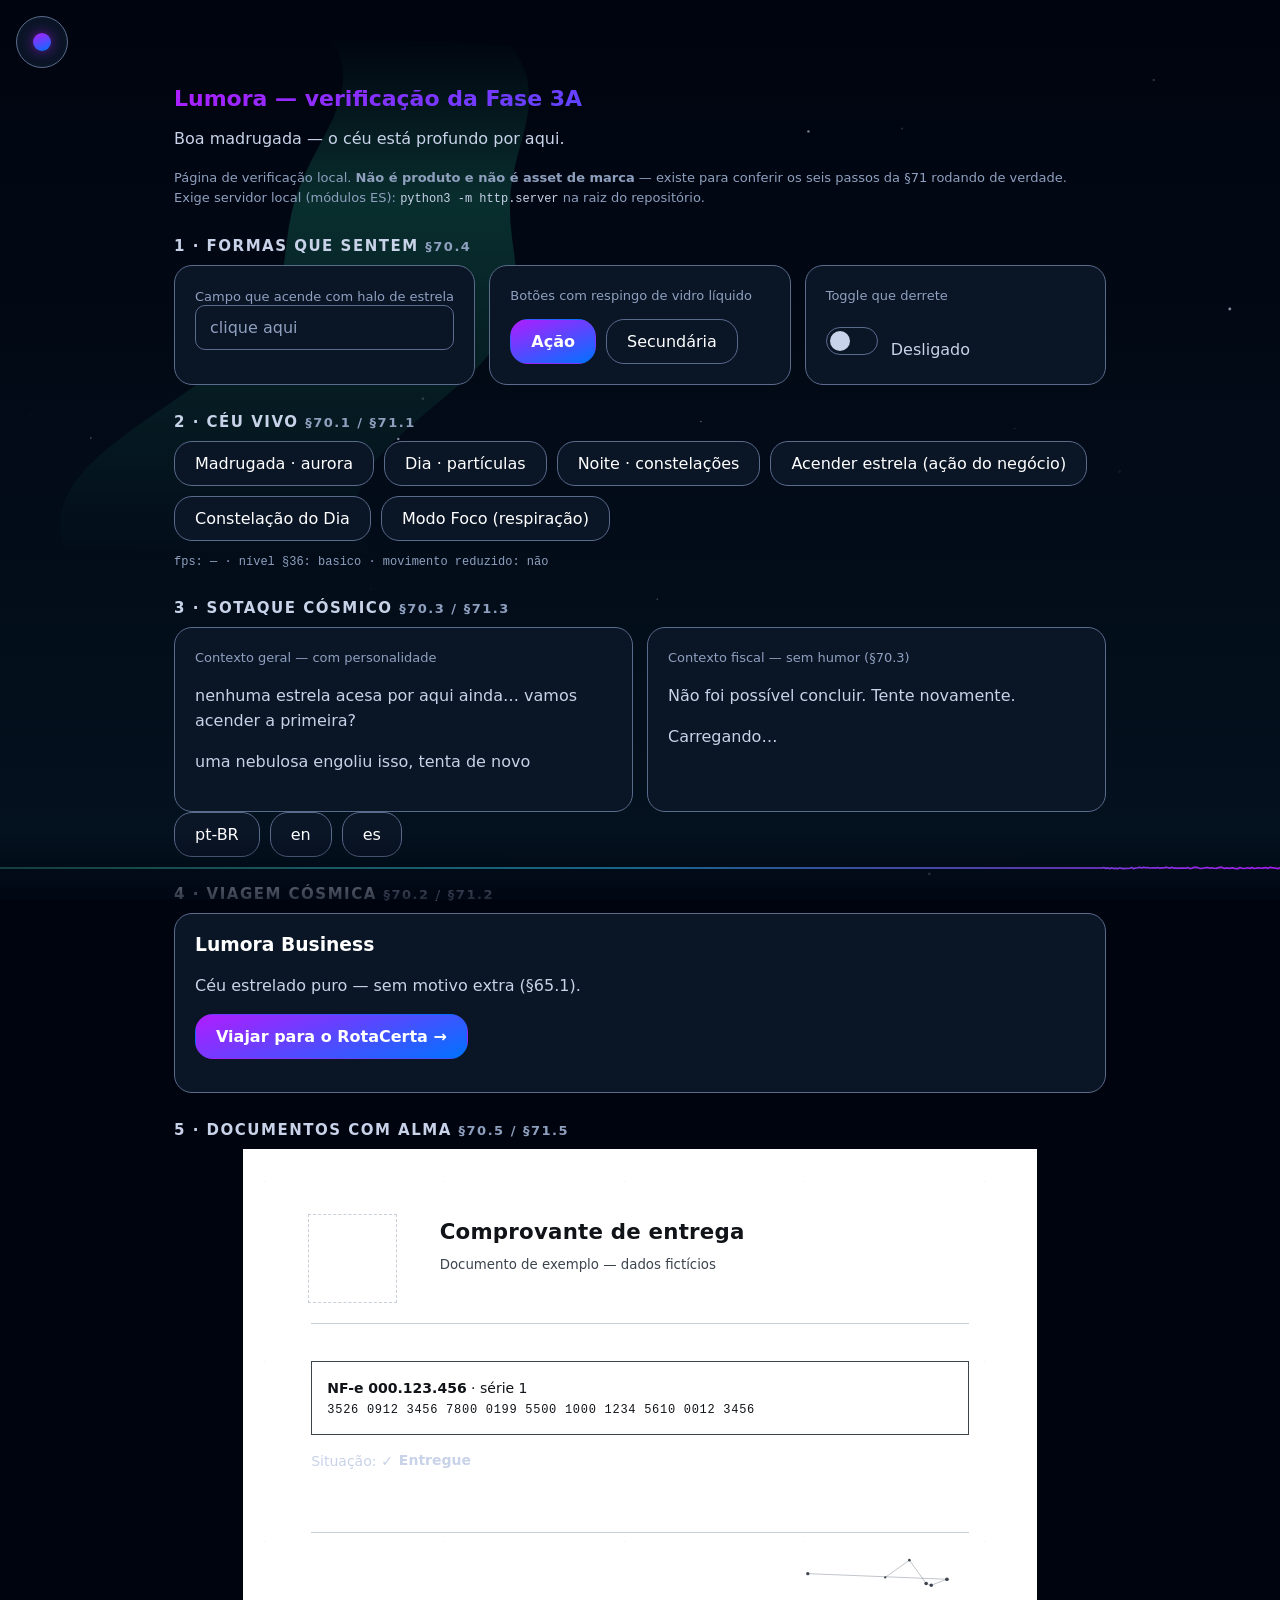
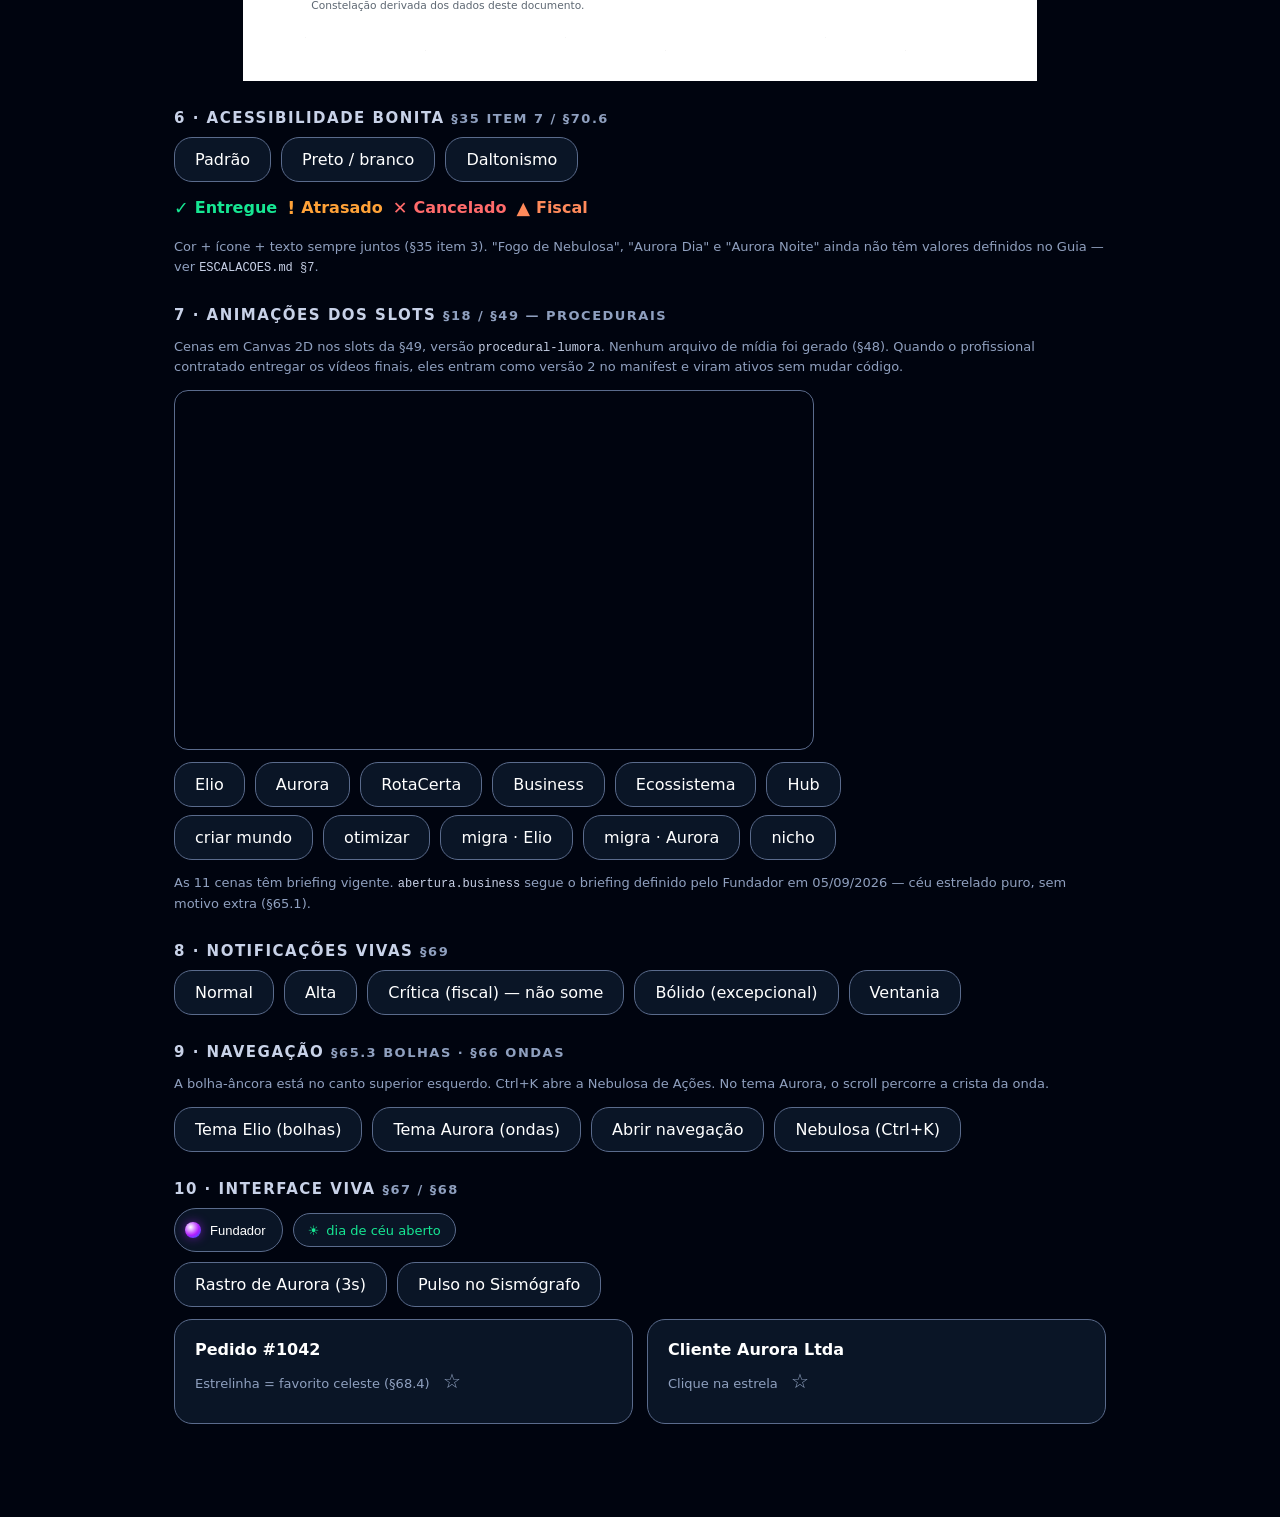
==== commit 557a301e: "Define o briefing oficial da abertura do Business — céu estrelado puro Decisão do Fundador em 05/09/" ====
--- a/runtime/verificacao.html
+++ b/runtime/verificacao.html
@@ -162,7 +162,7 @@
     <button class="lum-botao" data-slot="abertura.elio">Elio</button>
     <button class="lum-botao" data-slot="abertura.aurora">Aurora</button>
     <button class="lum-botao" data-slot="abertura.rotacerta">RotaCerta</button>
-    <button class="lum-botao" data-slot="abertura.business">Business ⚠</button>
+    <button class="lum-botao" data-slot="abertura.business">Business</button>
     <button class="lum-botao" data-slot="abertura.ecossistema">Ecossistema</button>
     <button class="lum-botao" data-slot="abertura.hub">Hub</button>
   </div>
@@ -173,8 +173,8 @@
     <button class="lum-botao" data-slot="loading.migra_aurora">migra · Aurora</button>
     <button class="lum-botao" data-slot="loading.nicho">nicho</button>
   </div>
-  <p class="aviso">⚠ <code>abertura.business</code> é PLACEHOLDER: o briefing original caiu com a
-     aquarela (§60.1) e nenhum substituto foi registrado — ESCALACOES §5.</p>
+  <p class="aviso">As 11 cenas têm briefing vigente. <code>abertura.business</code> segue o briefing
+     definido pelo Fundador em 05/09/2026 — céu estrelado puro, sem motivo extra (§65.1).</p>
 
   <h2>8 · Notificações Vivas <span class="aviso">§69</span></h2>
   <div class="linha">
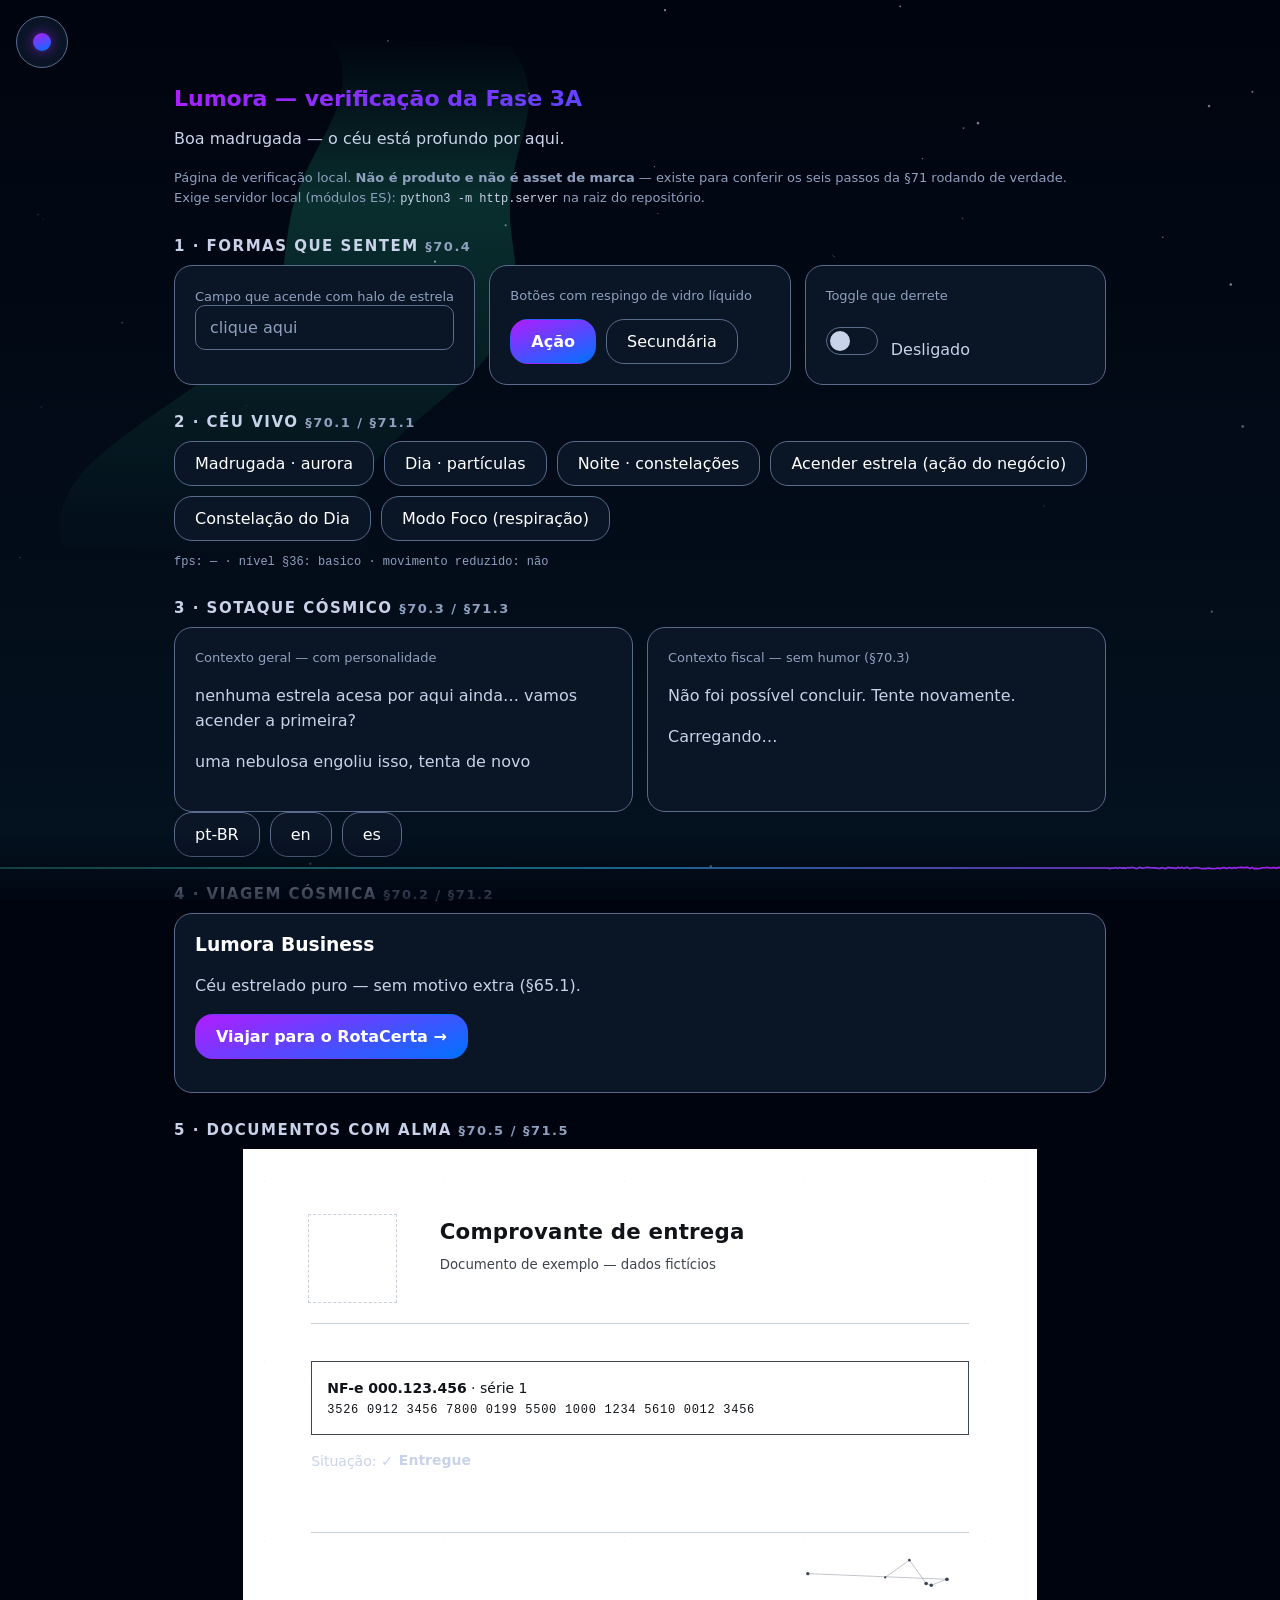
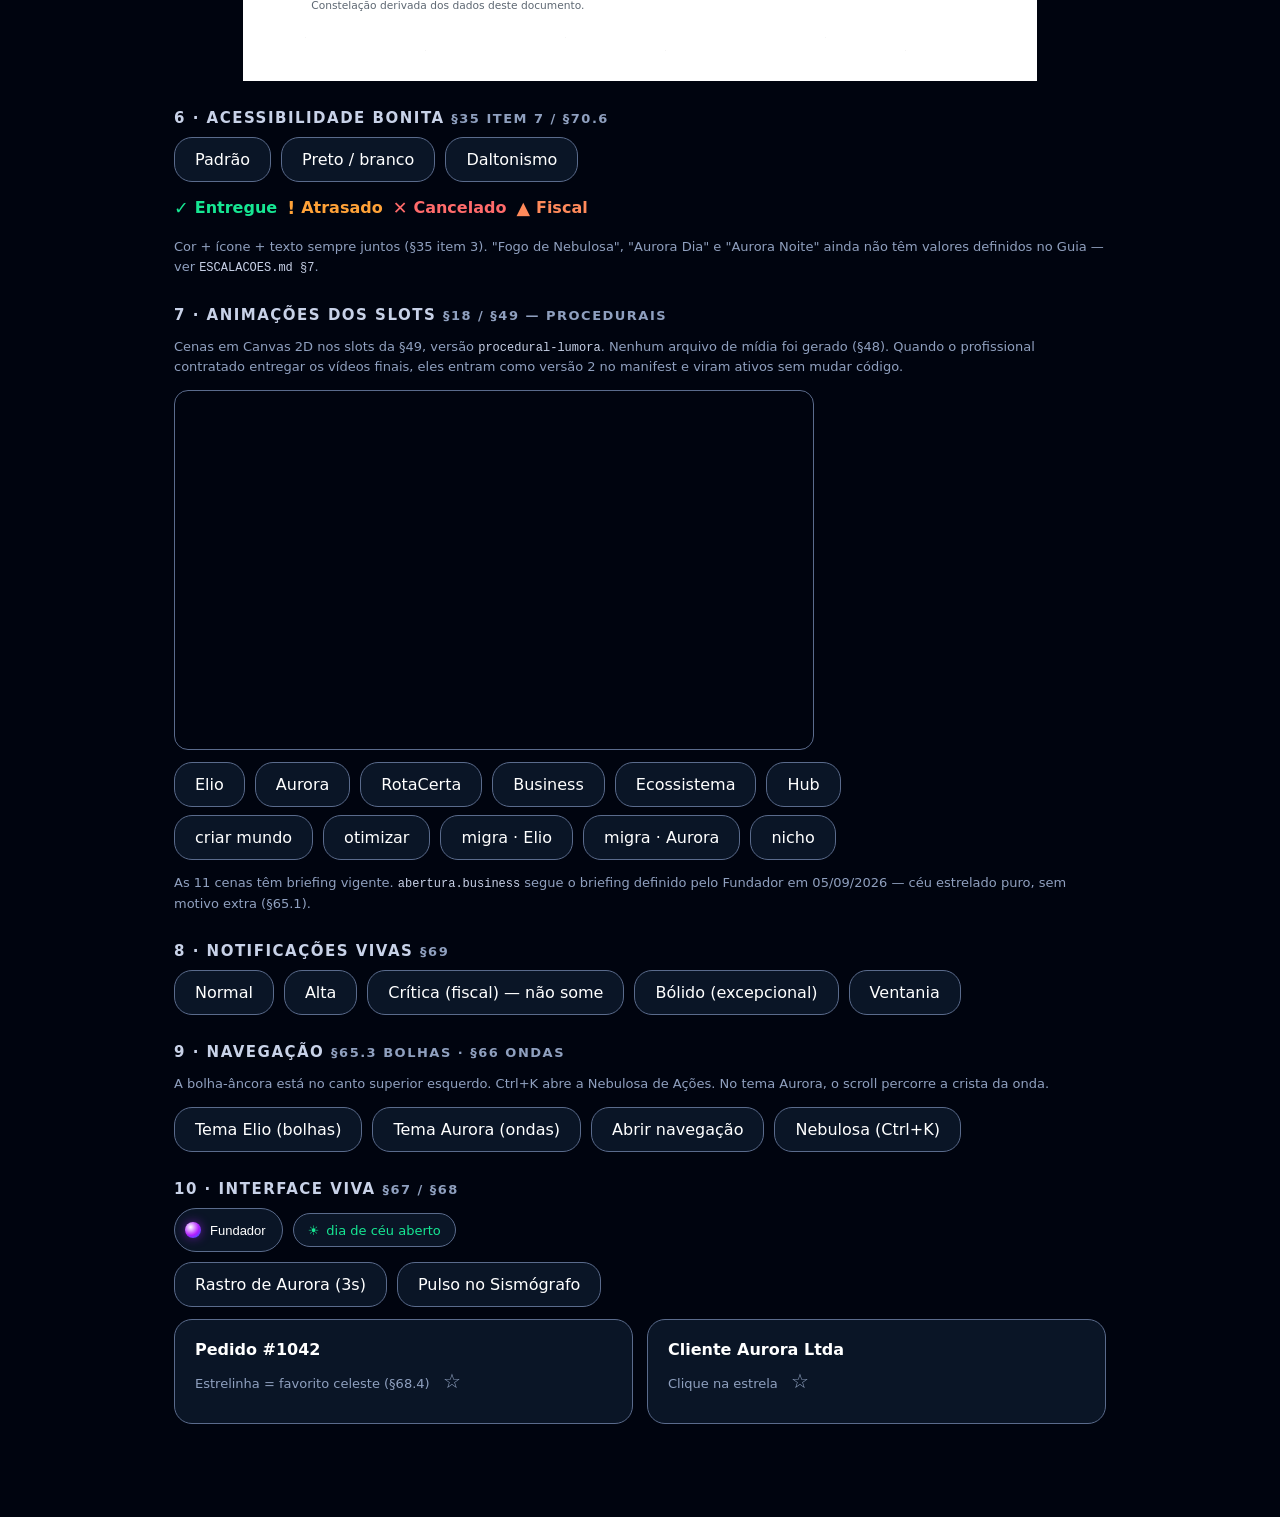
==== commit 96840b6f: "Texto da fala nas aberturas e RotaCerta refeita Duas decisões do Fundador em 05/09/2026.  1) "nem pr" ====
--- a/runtime/verificacao.html
+++ b/runtime/verificacao.html
@@ -11,6 +11,7 @@
 <link rel="stylesheet" href="notificacoes-vivas.css">
 <link rel="stylesheet" href="navegacao.css">
 <link rel="stylesheet" href="interface-viva.css">
+<link rel="stylesheet" href="animacoes.css">
 <style>
   /* Estilos SÓ desta página de verificação. Não fazem parte do runtime. */
   * { box-sizing: border-box; }
--- a/runtime/tokens.css
+++ b/runtime/tokens.css
@@ -123,6 +123,32 @@
 [hidden] { display: none !important; }
 
 /* --------------------------------------------------------------------------
+   Marca sobre o Céu Vivo — contorno da falta de alfa (ESCALACOES §3)
+   Os 13 arquivos oficiais são JPEG, sem transparência: colados sobre o céu,
+   viram um retângulo. Mas a arte é LUZ ADITIVA sobre preto, e para esse caso
+   existe o operador certo — `screen` faz o preto virar neutro sem tocar num
+   único pixel do arquivo.
+
+   LIMITE, medido e não suposto: `screen` só é fiel sobre fundo ESCURO. Sobre
+   o Deep Space (quase preto) a marca passa praticamente intacta; sobre uma
+   cortina de aurora acesa ela desbota; sobre PAPEL BRANCO ela desaparece.
+   Por isso o papel-mãe continua com a área da L reservada e vazia.
+   -------------------------------------------------------------------------- */
+.lum-marca-ceu {
+  mix-blend-mode: screen;
+  /* Sem suporte a blend o retângulo volta — melhor não exibir a marca do que
+     exibir uma caixa preta cortando o céu. */
+  display: none;
+}
+@supports (mix-blend-mode: screen) {
+  .lum-marca-ceu { display: block; }
+}
+/* Nas paletas de alto contraste o blend sai: elas trocam o fundo e a mistura
+   deixa de ser previsível. */
+:root[data-lum-paleta="preto-branco"] .lum-marca-ceu,
+:root[data-lum-paleta="aurora-dia"] .lum-marca-ceu { mix-blend-mode: normal; }
+
+/* --------------------------------------------------------------------------
    Base
    -------------------------------------------------------------------------- */
 .lum-raiz {
--- a/runtime/acessibilidade-bonita.css
+++ b/runtime/acessibilidade-bonita.css
@@ -6,7 +6,7 @@
    virar tela branca sem identidade."
 
    ---------------------------------------------------------------------------
-   ESTADO: MECANISMO COMPLETO, DUAS DAS SEIS PALETAS PENDENTES
+   ESTADO: AS SEIS PALETAS IMPLEMENTADAS
    ---------------------------------------------------------------------------
    O Guia descreve DUAS listas de paletas que não coincidem:
 
@@ -15,13 +15,15 @@
      §70.6/§71.6 -> "Fogo de Nebulosa" (vermelho-laranja profundo),
                      "Aurora Dia", "Aurora Noite"
 
-   As três da §35 são requisito funcional com conteúdo determinado, e estão
-   IMPLEMENTADAS abaixo. As três da §70.6 são nomeadas sem nenhum valor
-   definido em 59 páginas: seus blocos existem, vazios, aguardando decisão.
-   Inventá-las seria criar identidade que o Guia não sustenta.
-
-   Se as duas listas são a mesma feature ou duas diferentes também está aberto.
-   -> ESCALACOES.md §7.
+   As três da §35 são requisito funcional com conteúdo determinado. As três da
+   §70.6 são nomeadas sem nenhum valor em 59 páginas — o Fundador autorizou
+   defini-las em 05/09/2026 ("pode resolver os problemas tranquilamente"), e
+   os valores abaixo são DEFAULT DO AGENTE com contraste calculado, não
+   estimado. Ficam pendentes de conferência dele.
+
+   As duas listas são tratadas como uma só feature de seis paletas: a §35
+   garante o mínimo funcional (padrão, preto/branco, daltonismo) e a §70.6
+   acrescenta as três com identidade. -> ESCALACOES.md §7.
 
    Troca em <html data-lum-paleta="...">. Sem paleta declarada, vale o padrão.
    ========================================================================== */
@@ -132,23 +134,109 @@
    Preenchê-los é a resposta à ESCALACOES.md §7.
    -------------------------------------------------------------------------- */
 
-/* "Fogo de Nebulosa" — o Guia descreve apenas "vermelho-laranja profundo".
-   Nenhum valor definido. NÃO INVENTADO. */
+/* "Fogo de Nebulosa" — §70.6 descreve apenas "vermelho-laranja profundo".
+   (DEFAULT DO AGENTE — o Guia nomeia as três paletas e não define nenhum
+   valor. O Fundador autorizou resolver em 05/09/2026. Contraste calculado,
+   não estimado: todos os tokens de texto acima de 7:1 = AAA.) */
 :root[data-lum-paleta="fogo-de-nebulosa"] {
-  /* aguardando decisão do Fundador (ESCALACOES.md §7) */
-}
-
-/* "Aurora Dia" — nomeada em §70.6, sem descrição e sem valores.
-   NÃO INVENTADA. */
+  --lum-deep-space:          #1A0603;   /* vermelho-laranja profundo */
+  --lum-deep-space-puro:     #120402;
+  --lum-deep-space-nebulosa: #240904;
+
+  --lum-texto-1:             #FFF3EC;   /* 18,00:1 */
+  --lum-texto-2:             #FFD9C2;   /* 14,89:1 */
+  --lum-texto-3:             #F5A97F;   /* 10,14:1 */
+
+  --lum-vidro:               #240904;
+  --lum-vidro-solido:        #240904;
+  --lum-vidro-borda:         #C4643C;   /*  4,89:1 */
+  --lum-vidro-blur:          0px;
+
+  --lum-violeta:             #FF9E4D;
+  --lum-azul:                #FFC46B;
+  --lum-gradiente:           linear-gradient(160deg, #FF9E4D, #FFE08A);
+
+  --lum-ok:                  #FFC46B;   /* 12,47:1 */
+  --lum-atencao:             #FF9E4D;   /*  9,57:1 */
+  --lum-erro:                #FF7A5C;   /*  7,65:1 */
+  --lum-critico:             #FFE08A;   /* 15,20:1 */
+
+  --lum-foco:                #FFD166;   /* 13,59:1 */
+  --lum-foco-espessura:      4px;
+}
+
+/* "Aurora Noite" — a identidade Aurora em alto contraste, sobre o escuro.
+   (DEFAULT DO AGENTE, mesma autorização.) */
+:root[data-lum-paleta="aurora-noite"] {
+  --lum-deep-space:          #01100E;
+  --lum-deep-space-puro:     #000A09;
+  --lum-deep-space-nebulosa: #032019;
+
+  --lum-texto-1:             #EFFFFA;   /* 18,82:1 */
+  --lum-texto-2:             #B8E8DA;   /* 14,41:1 */
+  --lum-texto-3:             #7FC9B8;   /* 10,12:1 */
+
+  --lum-vidro:               #032019;
+  --lum-vidro-solido:        #032019;
+  --lum-vidro-borda:         #3E7E71;   /*  4,09:1 — limite de UI */
+  --lum-vidro-blur:          0px;
+
+  --lum-violeta:             #8CF0DA;
+  --lum-azul:                #5FE3B0;
+  --lum-gradiente:           linear-gradient(160deg, #8CF0DA, #5FE3B0);
+  --lum-aurora-verde:        #5FE3B0;
+  --lum-aurora-teal:         #8CF0DA;
+  --lum-aurora-violeta:      #B8E8DA;
+
+  --lum-ok:                  #5FE3B0;   /* 12,11:1 */
+  --lum-atencao:             #FFC46B;   /* 12,35:1 */
+  --lum-erro:                #FF8A8A;   /*  8,56:1 */
+  --lum-critico:             #FFE08A;   /* 15,05:1 */
+
+  --lum-foco:                #8CF0DA;   /* 14,41:1 */
+  --lum-foco-espessura:      4px;
+}
+
+/* "Aurora Dia" — a única paleta CLARA da identidade. É a resposta para quem
+   precisa de fundo claro sem cair na "tela branca sem identidade" que a §71.6
+   rejeita: o papel é levemente esverdeado, os acentos são aurora escurecida.
+   (DEFAULT DO AGENTE, mesma autorização.) */
 :root[data-lum-paleta="aurora-dia"] {
-  /* aguardando decisão do Fundador (ESCALACOES.md §7) */
-}
-
-/* "Aurora Noite" — nomeada em §70.6, sem descrição e sem valores.
-   NÃO INVENTADA. */
-:root[data-lum-paleta="aurora-noite"] {
-  /* aguardando decisão do Fundador (ESCALACOES.md §7) */
-}
+  --lum-deep-space:          #F4FBF8;
+  --lum-deep-space-puro:     #FFFFFF;
+  --lum-deep-space-nebulosa: #E6F4EE;
+
+  --lum-texto-1:             #06231D;   /* 15,80:1 */
+  --lum-texto-2:             #0E4038;   /* 11,06:1 */
+  --lum-texto-3:             #2A6357;   /*  6,62:1 */
+
+  --lum-vidro:               #E6F4EE;
+  --lum-vidro-solido:        #E6F4EE;
+  --lum-vidro-borda:         #3E7E71;   /*  4,52:1 */
+  --lum-vidro-brilho:        transparent;
+  --lum-vidro-blur:          0px;
+
+  --lum-violeta:             #0B6B4F;
+  --lum-azul:                #0E4038;
+  --lum-gradiente:           linear-gradient(160deg, #0B6B4F, #0E4038);
+
+  --lum-ok:                  #0B6B4F;   /*  6,19:1 */
+  --lum-atencao:             #8A4B00;   /*  6,48:1 */
+  --lum-erro:                #A11A2B;   /*  7,41:1 */
+  --lum-critico:             #6B3A00;   /*  8,97:1 */
+
+  --lum-foco:                #0B6B4F;   /*  6,19:1 */
+  --lum-foco-espessura:      4px;
+}
+
+/* Numa paleta clara o Céu Vivo não pode continuar desenhando estrelas claras
+   sobre papel claro: o canvas some. Quem integra deve trocar o céu pelo modo
+   reduzido — o runtime expõe o estado em <html data-lum-paleta>. */
+:root[data-lum-paleta="aurora-dia"] .lum-vidro,
+:root[data-lum-paleta="aurora-dia"] .lum-card,
+:root[data-lum-paleta="aurora-dia"] .lum-campo,
+:root[data-lum-paleta="aurora-dia"] .lum-botao { backdrop-filter: none; }
+:root[data-lum-paleta="aurora-dia"] .lum-botao--primario { color: #FFFFFF; }
 
 /* --------------------------------------------------------------------------
    Preferência do sistema operacional
--- a/runtime/animacoes.css
+++ b/runtime/animacoes.css
@@ -0,0 +1,149 @@
+/* ==========================================================================
+   Lumora — Camada de texto das animações (§18/§45/§49)
+   Liberada pelo "pode ir" do Fundador (05/09/2026), estendido às animações.
+
+   POR QUE ISTO É DOM, E NÃO PIXEL NO CANVAS
+   Decisão do Fundador em 05/09/2026: em vez de produzir os áudios, entra o
+   TEXTO da fala nas animações que têm fala. Com isso o texto deixa de ser
+   acompanhamento do som e vira o ÚNICO canal de informação — e §35 não
+   admite informação que só existe como pixel. Sendo DOM, o leitor de tela
+   anuncia (aria-live), o texto é selecionável, escala com o zoom do usuário
+   e segue os tokens em vez de ser rasterizado no canvas.
+
+   §45 continua valendo ao contrário: "sons nunca são canal único — texto
+   sempre em paralelo". Aqui não há som; sobra o texto, que é o que a regra
+   protege.
+   ========================================================================== */
+
+/* --------------------------------------------------------------------------
+   Palco — o invólucro que o runtime cria em volta do canvas.
+   A largura NÃO é decidida aqui: quem a define é `_herdarCaixa()` em
+   animacoes.js, que transfere para o palco a restrição de largura do próprio
+   canvas. Tentar medir o canvas por CSS (`inline-size: fit-content`) dá
+   zero — canvas é elemento substituído e porcentagem não tem contra o que
+   resolver no cálculo intrínseco. Ver o comentário do método.
+   -------------------------------------------------------------------------- */
+.lum-palco {
+  position: relative;
+  display: block;
+}
+
+/* --------------------------------------------------------------------------
+   Legenda
+   As cores são FIXAS e claras de propósito: a cena é sempre Deep Space,
+   independente da paleta de acessibilidade escolhida (§70.6). Herdar
+   --lum-texto-1 faria a paleta clara "Aurora Dia" pintar texto escuro sobre
+   um canvas escuro — invisível. Aqui o fundo é a cena, não a interface.
+   -------------------------------------------------------------------------- */
+.lum-abertura {
+  --leg-1: #FFFFFF;   /* 20,50:1 sobre Deep Space — AAA */
+  --leg-2: #C8D2E8;   /* 13,51:1 — AAA */
+
+  position: absolute;
+  inset-inline: 0;
+  inset-block-end: 0;
+  padding: 0 6% 6%;
+  text-align: center;
+  /* Nunca captura clique: é legenda, não controle. */
+  pointer-events: none;
+  /* Acompanha o raio do canvas para o scrim não vazar do canto. */
+  border-end-start-radius: 14px;
+  border-end-end-radius: 14px;
+  overflow: hidden;
+}
+
+/* Véu de leitura: a cena tem momentos claros (cortina de aurora acesa,
+   farol âmbar) onde texto branco puro perderia contraste. O véu é da
+   legenda, não da cena — nenhum pixel da animação é alterado. */
+.lum-abertura::before {
+  content: "";
+  position: absolute;
+  inset: 0;
+  background: linear-gradient(to top,
+              rgba(0, 4, 15, 0.92) 0%,
+              rgba(0, 4, 15, 0.62) 45%,
+              rgba(0, 4, 15, 0) 100%);
+  opacity: 0;
+  transition: opacity var(--lum-dur-curta, 320ms) var(--lum-ease, ease);
+}
+/* Só aparece quando há texto. Sem suporte a :has() o véu não entra e o
+   text-shadow abaixo continua garantindo a leitura. */
+.lum-abertura:has(.lum-abertura--on)::before { opacity: 1; }
+
+.lum-abertura-nome,
+.lum-abertura-fala {
+  /* Posicionados de propósito: o véu é ::before absoluto, e descendente
+     posicionado pinta DEPOIS de bloco em fluxo normal — texto em fluxo
+     ficaria por baixo do próprio véu. Posicionando os dois, valem a ordem
+     da árvore: véu, depois texto. (`z-index:-1` no véu não resolve: joga
+     ele para trás do canvas, que é irmão em fluxo, e o véu some.) */
+  position: relative;
+  margin: 0;
+  font-family: var(--lum-fonte);
+  /* Segunda garantia de contraste, independente do :has(). */
+  text-shadow: 0 1px 12px rgba(0, 4, 15, 0.95), 0 0 3px rgba(0, 4, 15, 0.8);
+  opacity: 0;
+  transform: translateY(0.5em);
+  transition: opacity var(--lum-dur-curta, 320ms) var(--lum-ease, ease),
+              transform var(--lum-dur-curta, 320ms) var(--lum-ease, ease);
+}
+
+/* O nome do sistema. Não usa o gradiente da L: --lum-violeta mede 4,36:1 e
+   reprova AA (docs/06-acessibilidade.md). O gradiente é da marca, o texto
+   é do usuário. */
+.lum-abertura-nome {
+  color: var(--leg-1);
+  font-size: clamp(15px, 3.2vw, 26px);
+  font-weight: 500;
+  letter-spacing: 0.06em;
+  line-height: 1.25;
+}
+
+/* A fala (§1). Uma linha abaixo, mais discreta — quem fala é o assistente,
+   o nome já é o título. */
+.lum-abertura-fala {
+  color: var(--leg-2);
+  font-size: clamp(12px, 2.2vw, 17px);
+  font-weight: 400;
+  line-height: 1.45;
+  margin-block-start: 0.45em;
+  text-wrap: balance;
+}
+
+.lum-abertura--on {
+  opacity: 1;
+  transform: translateY(0);
+}
+
+/* Tipografia proporcional ao palco, não à janela: a mesma cena aparece em
+   640px na tela cheia e em 220px na grade de verificação. */
+@supports (container-type: inline-size) {
+  .lum-palco { container-type: inline-size; }
+  /* cqi só existe com o container declarado; por isso o vw fica como base
+     acima e a medida boa entra aqui, nunca ao contrário — uma unidade
+     desconhecida derrubaria a declaração inteira e o texto herdaria
+     tamanho de corpo. */
+  .lum-abertura-nome { font-size: clamp(15px, 3.4cqi, 26px); }
+  .lum-abertura-fala { font-size: clamp(12px, 2.4cqi, 17px); }
+}
+
+/* --------------------------------------------------------------------------
+   §35 item 8 / prefers-reduced-motion — o texto aparece, mas não se move.
+   A informação nunca depende do movimento.
+   -------------------------------------------------------------------------- */
+@media (prefers-reduced-motion: reduce) {
+  .lum-abertura-nome,
+  .lum-abertura-fala {
+    transform: none;
+    transition: opacity var(--lum-dur-micro, 160ms) linear;
+  }
+  .lum-abertura::before { transition: none; }
+}
+
+/* Níveis rebaixados da Otimização Automática (§36): sem transição,
+   o texto simplesmente está lá. */
+:root[data-lum-nivel="basico"] .lum-abertura-nome,
+:root[data-lum-nivel="basico"] .lum-abertura-fala {
+  transition: none;
+  transform: none;
+}
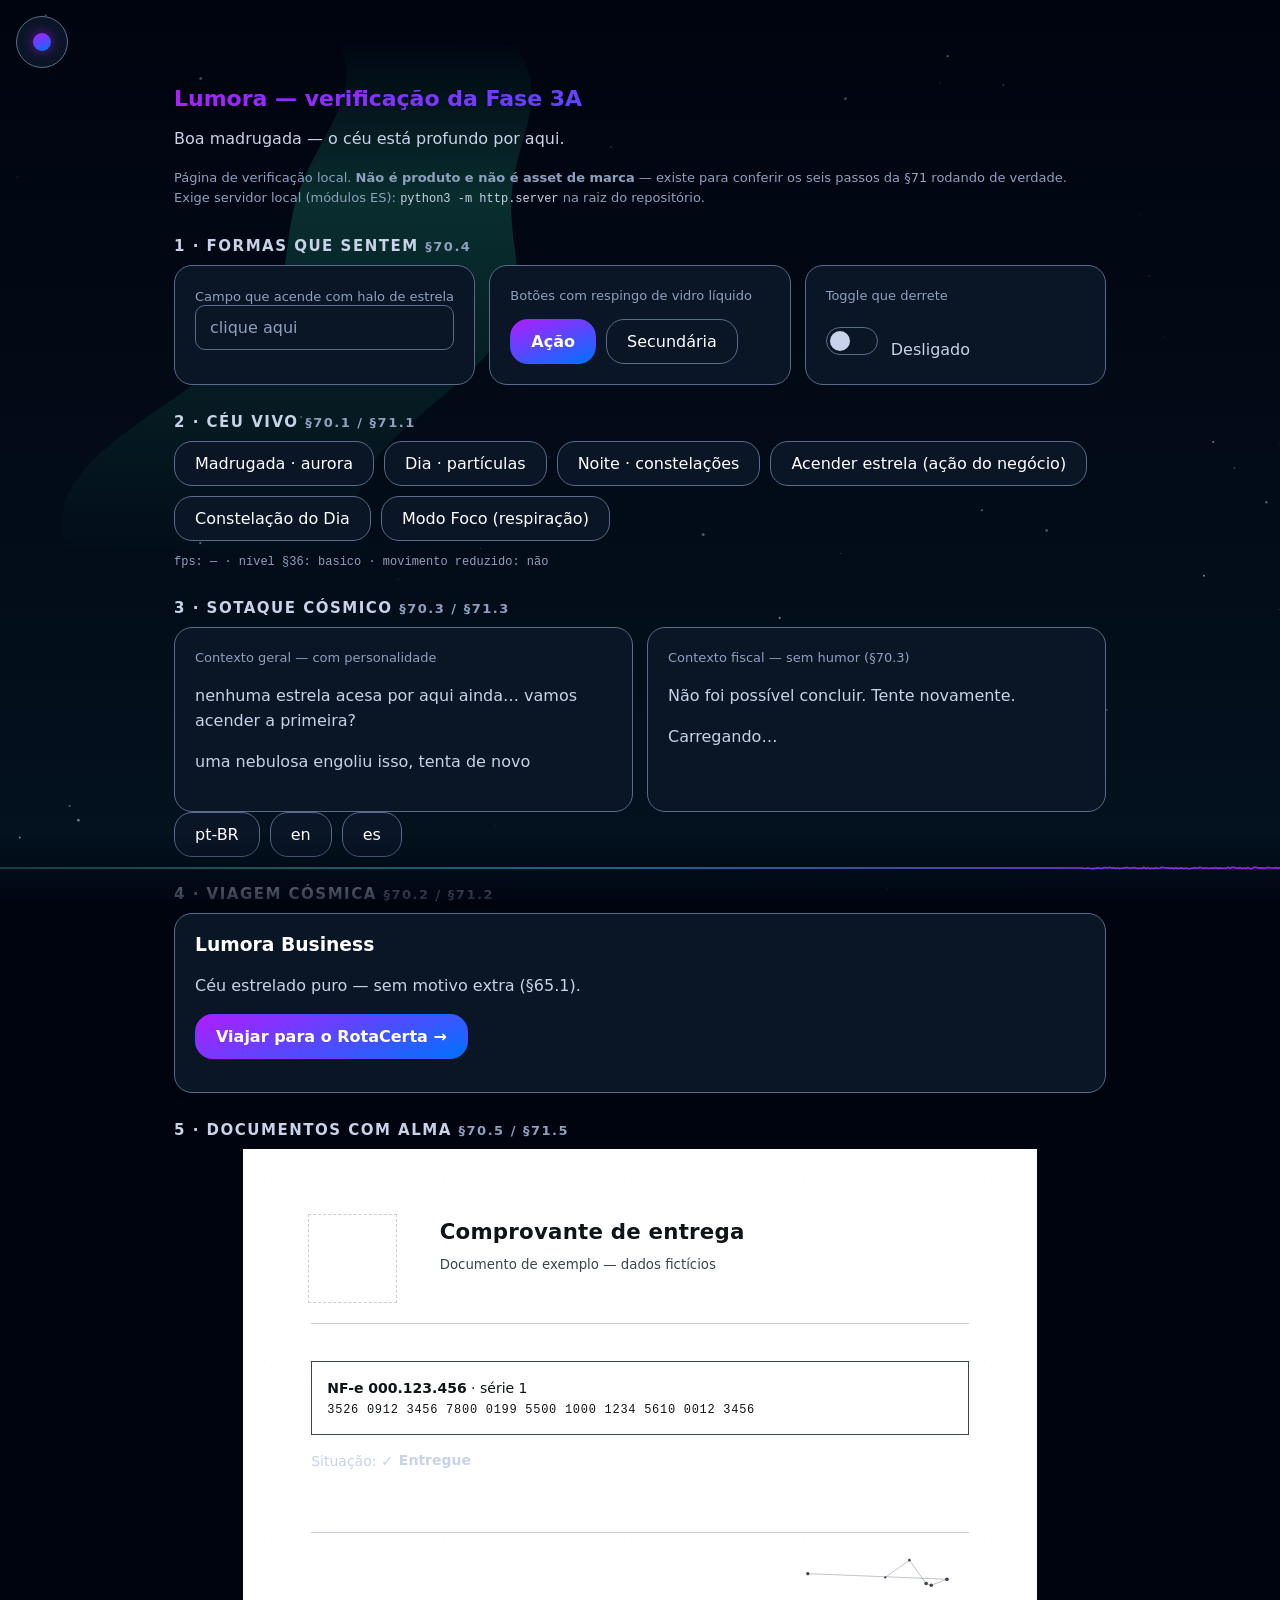
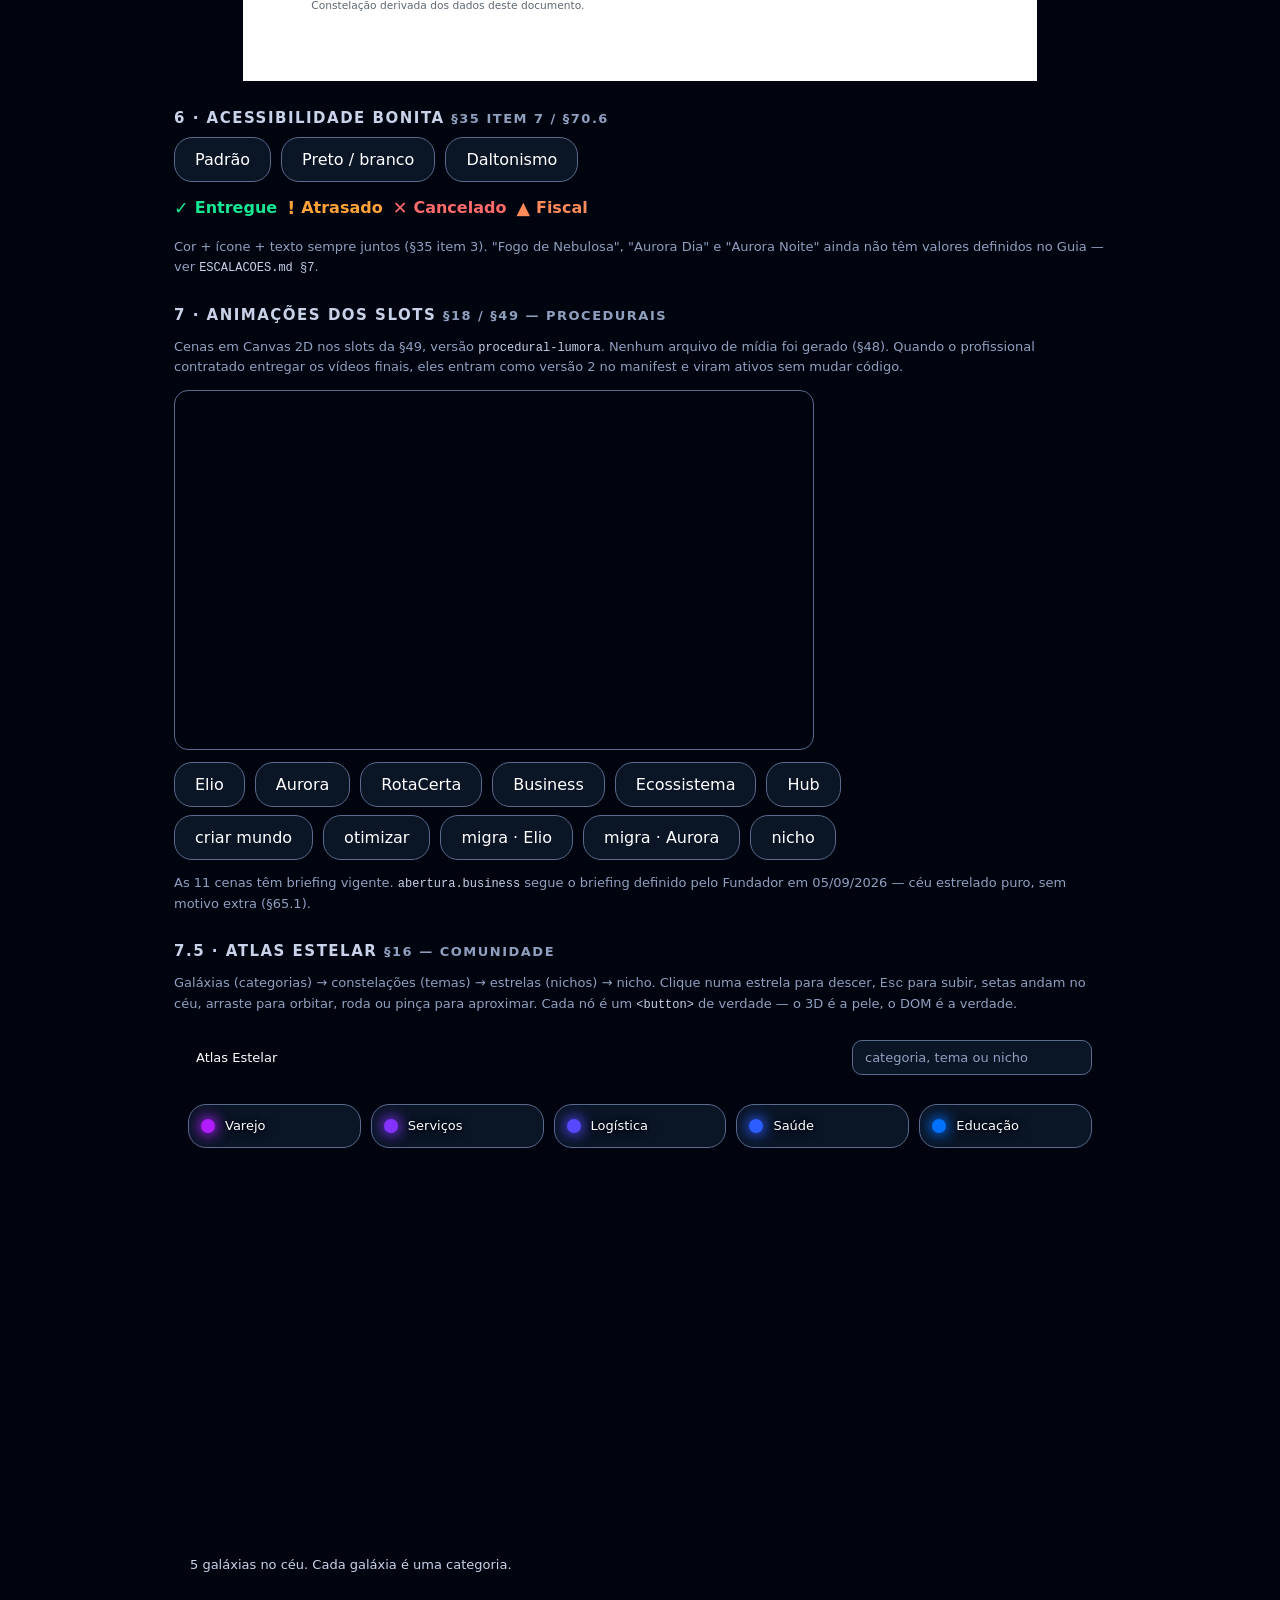
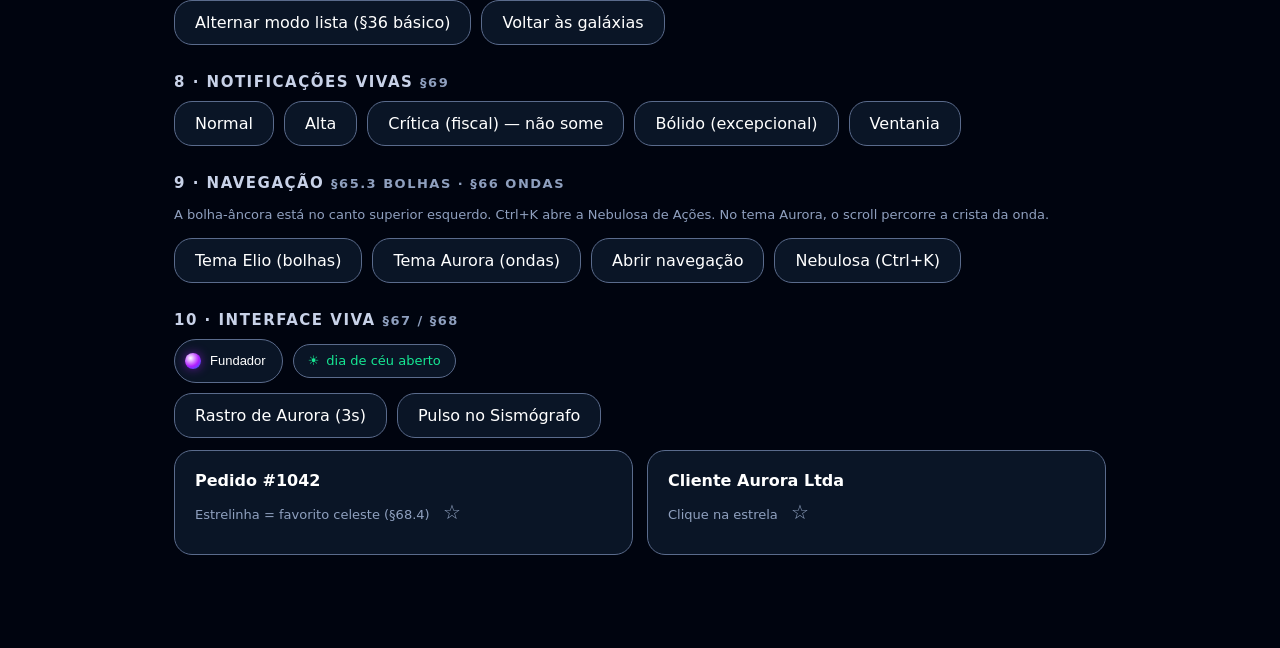
==== commit 577a76bd: "Atlas Estelar — o cosmógrafo 3D da Comunidade (§16) Nome oficial aprovado pelo Fundador em 01/09/202" ====
--- a/runtime/verificacao.html
+++ b/runtime/verificacao.html
@@ -12,6 +12,7 @@
 <link rel="stylesheet" href="navegacao.css">
 <link rel="stylesheet" href="interface-viva.css">
 <link rel="stylesheet" href="animacoes.css">
+<link rel="stylesheet" href="atlas-estelar.css">
 <style>
   /* Estilos SÓ desta página de verificação. Não fazem parte do runtime. */
   * { box-sizing: border-box; }
@@ -176,6 +177,17 @@
   </div>
   <p class="aviso">As 11 cenas têm briefing vigente. <code>abertura.business</code> segue o briefing
      definido pelo Fundador em 05/09/2026 — céu estrelado puro, sem motivo extra (§65.1).</p>
+
+  <h2>7.5 · Atlas Estelar <span class="aviso">§16 — Comunidade</span></h2>
+  <p class="aviso">Galáxias (categorias) → constelações (temas) → estrelas (nichos) → nicho.
+     Clique numa estrela para descer, <kbd>Esc</kbd> para subir, setas andam no céu,
+     arraste para orbitar, roda ou pinça para aproximar. Cada nó é um
+     <code>&lt;button&gt;</code> de verdade — o 3D é a pele, o DOM é a verdade.</p>
+  <div id="atlas"></div>
+  <div class="linha" style="margin-top:12px">
+    <button class="lum-botao" id="atlas-lista">Alternar modo lista (§36 básico)</button>
+    <button class="lum-botao" id="atlas-topo">Voltar às galáxias</button>
+  </div>
 
   <h2>8 · Notificações Vivas <span class="aviso">§69</span></h2>
   <div class="linha">
@@ -308,6 +320,41 @@
   });
 }
 
+// Atlas Estelar (§16) — dados de exemplo, só para o banco de verificação
+const catalogo = [
+  { id:'varejo', nome:'Varejo', temas:[
+    { id:'alimentacao', nome:'Alimentação', nichos:[
+      { id:'pizzaria', nome:'Pizzaria' }, { id:'padaria', nome:'Padaria' },
+      { id:'hamburgueria', nome:'Hamburgueria' }, { id:'acai', nome:'Açaí' }]},
+    { id:'moda', nome:'Moda', nichos:[
+      { id:'boutique', nome:'Boutique' }, { id:'calcados', nome:'Calçados' }]},
+    { id:'mercado', nome:'Mercearia', nichos:[
+      { id:'hortifruti', nome:'Hortifruti' }, { id:'conveniencia', nome:'Conveniência' }]}]},
+  { id:'servicos', nome:'Serviços', temas:[
+    { id:'beleza', nome:'Beleza', nichos:[
+      { id:'salao', nome:'Salão' }, { id:'barbearia', nome:'Barbearia' }]},
+    { id:'oficina', nome:'Oficinas', nichos:[
+      { id:'mecanica', nome:'Mecânica' }, { id:'funilaria', nome:'Funilaria' }]}]},
+  { id:'logistica', nome:'Logística', temas:[
+    { id:'entregas', nome:'Entregas', nichos:[
+      { id:'motoboy', nome:'Motoboy' }, { id:'fracionada', nome:'Carga fracionada' }]},
+    { id:'armazem', nome:'Armazenagem', nichos:[{ id:'cd', nome:'Centro de distribuição' }]}]},
+  { id:'saude', nome:'Saúde', temas:[
+    { id:'clinicas', nome:'Clínicas', nichos:[
+      { id:'odonto', nome:'Odontologia' }, { id:'fisio', nome:'Fisioterapia' }]}]},
+  { id:'educacao', nome:'Educação', temas:[
+    { id:'cursos', nome:'Cursos livres', nichos:[{ id:'idiomas', nome:'Idiomas' }]}]},
+];
+const atlas = lum.abrirAtlas(document.getElementById('atlas'), { dados: catalogo });
+document.getElementById('atlas-lista').addEventListener('click', () => {
+  const alvo = atlas.modo === '3d' ? 'lista' : '3d';
+  atlas.modo = alvo;
+  atlas.raiz.dataset.lumModo = alvo;
+  atlas._posicionarBotoes();
+  anunciar(`Atlas em modo ${alvo === 'lista' ? 'lista' : 'cosmográfico'}.`);
+});
+document.getElementById('atlas-topo').addEventListener('click', () => atlas.irPara([]));
+
 // Notificações Vivas (§69)
 for (const b of document.querySelectorAll('[data-notif]')) {
   b.addEventListener('click', () => {
--- a/runtime/atlas-estelar.css
+++ b/runtime/atlas-estelar.css
@@ -0,0 +1,251 @@
+/* ==========================================================================
+   Lumora — Atlas Estelar (§16)
+   Cosmógrafo 3D da Comunidade. Nome aprovado pelo Fundador em 01/09/2026.
+
+   DOIS MODOS, UMA MARCAÇÃO
+   `[data-lum-modo="3d"]`   — os botões flutuam sobre a projeção das estrelas.
+   `[data-lum-modo="lista"]` — os MESMOS botões viram grade legível.
+
+   O modo lista não é degradação de emergência: é a experiência inteira sem
+   WebGL, sem GPU e sem custo. §36 pede leveza no aparelho fraco e §35 exige
+   que a informação exista sem depender do gesto. Como a marcação é a mesma,
+   nenhuma funcionalidade mora só no 3D.
+   ========================================================================== */
+
+.lum-atlas {
+  position: relative;
+  display: block;
+  inline-size: 100%;
+  block-size: min(70vh, 560px);
+  border-radius: var(--lum-raio-superficie, 18px);
+  overflow: hidden;
+  background: var(--lum-deep-space, #00040F);
+  color: var(--lum-texto-1, #fff);
+  font-family: var(--lum-fonte);
+  isolation: isolate;
+}
+
+.lum-atlas-ceu {
+  position: absolute;
+  inset: 0;
+  inline-size: 100%;
+  block-size: 100%;
+  display: block;
+}
+.lum-atlas[data-lum-modo="lista"] .lum-atlas-ceu { display: none; }
+
+/* --------------------------------------------------------------------------
+   Topo: fio de Ariadne + busca
+   -------------------------------------------------------------------------- */
+.lum-atlas-topo {
+  position: absolute;
+  inset-block-start: 0;
+  inset-inline: 0;
+  z-index: 3;
+  display: flex;
+  flex-wrap: wrap;
+  gap: var(--lum-espaco, 8px);
+  align-items: center;
+  justify-content: space-between;
+  padding: 12px 14px;
+  background: linear-gradient(to bottom,
+              rgba(0, 4, 15, 0.88), rgba(0, 4, 15, 0));
+}
+
+.lum-atlas-fio { display: flex; flex-wrap: wrap; align-items: center; gap: 2px; }
+.lum-atlas-passo {
+  font: inherit;
+  font-size: 13px;
+  color: var(--lum-texto-2, #C8D2E8);
+  background: none;
+  border: 0;
+  padding: 6px 8px;
+  border-radius: var(--lum-raio-campo, 10px);
+  cursor: pointer;
+}
+.lum-atlas-passo + .lum-atlas-passo::before {
+  content: "›";
+  margin-inline-end: 8px;
+  color: var(--lum-texto-3, #8FA0BF);
+}
+button.lum-atlas-passo:hover { color: var(--lum-texto-1, #fff); }
+.lum-atlas-passo[aria-current] { color: var(--lum-texto-1, #fff); font-weight: 500; }
+
+/* O rótulo da busca existe de verdade e fica fora da tela: placeholder não é
+   rótulo — some ao digitar e vários leitores de tela nem o anunciam (§35). */
+.lum-atlas-rotulo {
+  position: absolute;
+  inline-size: 1px; block-size: 1px;
+  margin: -1px; padding: 0; border: 0;
+  clip-path: inset(50%);
+  overflow: hidden; white-space: nowrap;
+}
+.lum-atlas-busca input {
+  font: inherit;
+  font-size: 13px;
+  inline-size: min(240px, 42vw);
+  padding: 9px 12px;
+  color: var(--lum-texto-1, #fff);
+  background: var(--lum-vidro-solido, #0A1526);
+  border: 1px solid var(--lum-vidro-borda, #5A6B8C);
+  border-radius: var(--lum-raio-campo, 10px);   /* §65.3: campo é geométrico */
+}
+.lum-atlas-busca input::placeholder { color: var(--lum-texto-3, #8FA0BF); }
+
+/* --------------------------------------------------------------------------
+   Resultados da busca
+   -------------------------------------------------------------------------- */
+.lum-atlas-achados {
+  position: absolute;
+  inset-block-start: 58px;
+  inset-inline-end: 14px;
+  z-index: 4;
+  inline-size: min(300px, 70vw);
+  max-block-size: 46%;
+  overflow-y: auto;
+  margin: 0;
+  padding: 6px;
+  list-style: none;
+  background: var(--lum-vidro-solido, #0A1526);
+  border: 1px solid var(--lum-vidro-borda, #5A6B8C);
+  border-radius: var(--lum-raio-superficie, 18px);
+}
+.lum-atlas-achado {
+  display: block;
+  inline-size: 100%;
+  text-align: start;
+  font: inherit;
+  padding: 8px 10px;
+  color: var(--lum-texto-1, #fff);
+  background: none;
+  border: 0;
+  border-radius: var(--lum-raio-campo, 10px);
+  cursor: pointer;
+}
+.lum-atlas-achado:hover { background: rgba(133, 65, 250, 0.22); }
+.lum-atlas-achado-nome { display: block; font-size: 14px; }
+.lum-atlas-achado-onde {
+  display: block;
+  font-size: 12px;
+  color: var(--lum-texto-3, #8FA0BF);
+}
+
+/* --------------------------------------------------------------------------
+   Os nós — modo 3D
+   A lista inteira não recebe eventos; cada botão recebe. Assim arrastar o
+   céu funciona no espaço entre as estrelas, e clicar na estrela também.
+   -------------------------------------------------------------------------- */
+.lum-atlas-nos {
+  position: absolute;
+  inset: 0;
+  z-index: 2;
+  margin: 0;
+  padding: 0;
+  list-style: none;
+  pointer-events: none;
+}
+.lum-atlas[data-lum-modo="3d"] .lum-atlas-nos > li { position: absolute; inset-block-start: 0; inset-inline-start: 0; }
+
+.lum-atlas-no {
+  pointer-events: auto;
+  position: relative;
+  display: flex;
+  flex-direction: column;
+  align-items: center;
+  gap: 4px;
+  font: inherit;
+  color: var(--lum-texto-1, #fff);
+  background: none;
+  border: 0;
+  cursor: pointer;
+}
+
+.lum-atlas[data-lum-modo="3d"] .lum-atlas-nos > li {
+  /* O JS escreve aqui: translate(projeção) scale(perspectiva). Um transform
+     só, num elemento só. */
+  transform-origin: 0 0;
+  will-change: transform;
+}
+.lum-atlas[data-lum-modo="3d"] .lum-atlas-no {
+  /* Centrado na horizontal, empurrado para BAIXO da estrela na vertical.
+     Centrar nos dois eixos põe o nome em cima do brilho, e aí nem o nome nem
+     a estrela se leem. O recuo mora no filho, DENTRO do sistema já escalado,
+     então a relação com a estrela não muda com a perspectiva. */
+  transform: translate(-50%, 12px);
+  inline-size: 128px;
+}
+/* O ponto é a estrela no modo lista; no 3D a estrela é a do WebGL, e o ponto
+   sai até do layout para não empurrar o nome para longe. */
+.lum-atlas[data-lum-modo="3d"] .lum-atlas-ponto { display: none; }
+
+/* O ponto luminoso do botão. No modo 3D ele fica sutil — a estrela de
+   verdade é a do WebGL, atrás. No modo lista ele é a estrela. */
+.lum-atlas-ponto {
+  inline-size: 14px;
+  block-size: 14px;
+  border-radius: 50%;
+  background: var(--no-cor, #8541FA);
+  box-shadow: 0 0 14px 2px var(--no-cor, #8541FA);
+}
+
+.lum-atlas-nome {
+  font-size: 13px;
+  line-height: 1.25;
+  text-shadow: 0 1px 10px rgba(0, 4, 15, 0.95), 0 0 3px rgba(0, 4, 15, 0.9);
+}
+.lum-atlas[data-lum-modo="3d"] .lum-atlas-no:not(:hover):not(:focus-visible) .lum-atlas-nome {
+  color: var(--lum-texto-2, #C8D2E8);
+}
+
+/* --------------------------------------------------------------------------
+   Os nós — modo lista (sem WebGL, nível básico, contexto perdido)
+   -------------------------------------------------------------------------- */
+.lum-atlas[data-lum-modo="lista"] .lum-atlas-nos {
+  position: absolute;
+  inset-block-start: 62px;
+  inset-block-end: 44px;
+  inset-inline: 0;
+  overflow-y: auto;
+  display: grid;
+  grid-template-columns: repeat(auto-fill, minmax(150px, 1fr));
+  gap: 10px;
+  padding: 14px;
+  pointer-events: auto;
+}
+.lum-atlas[data-lum-modo="lista"] .lum-atlas-no {
+  flex-direction: row;
+  gap: 10px;
+  inline-size: 100%;
+  min-block-size: var(--lum-alvo-min, 44px);
+  padding: 12px;
+  text-align: start;
+  background: var(--lum-vidro-solido, #0A1526);
+  border: 1px solid var(--lum-vidro-borda, #5A6B8C);
+  border-radius: var(--lum-raio-superficie, 18px);
+}
+.lum-atlas[data-lum-modo="lista"] .lum-atlas-no:hover { border-color: var(--no-cor, #8541FA); }
+
+/* --------------------------------------------------------------------------
+   Narração da Aurora (§16)
+   -------------------------------------------------------------------------- */
+.lum-atlas-narracao {
+  position: absolute;
+  inset-block-end: 0;
+  inset-inline: 0;
+  z-index: 3;
+  margin: 0;
+  padding: 12px 16px 14px;
+  font-size: 13px;
+  line-height: 1.4;
+  color: var(--lum-texto-2, #C8D2E8);
+  background: linear-gradient(to top,
+              rgba(0, 4, 15, 0.92) 0%, rgba(0, 4, 15, 0.55) 60%, rgba(0, 4, 15, 0) 100%);
+  pointer-events: none;
+}
+
+/* --------------------------------------------------------------------------
+   §35 item 8 — o gesto some, a navegação fica
+   -------------------------------------------------------------------------- */
+@media (prefers-reduced-motion: reduce) {
+  .lum-atlas-no { transition: none; }
+}
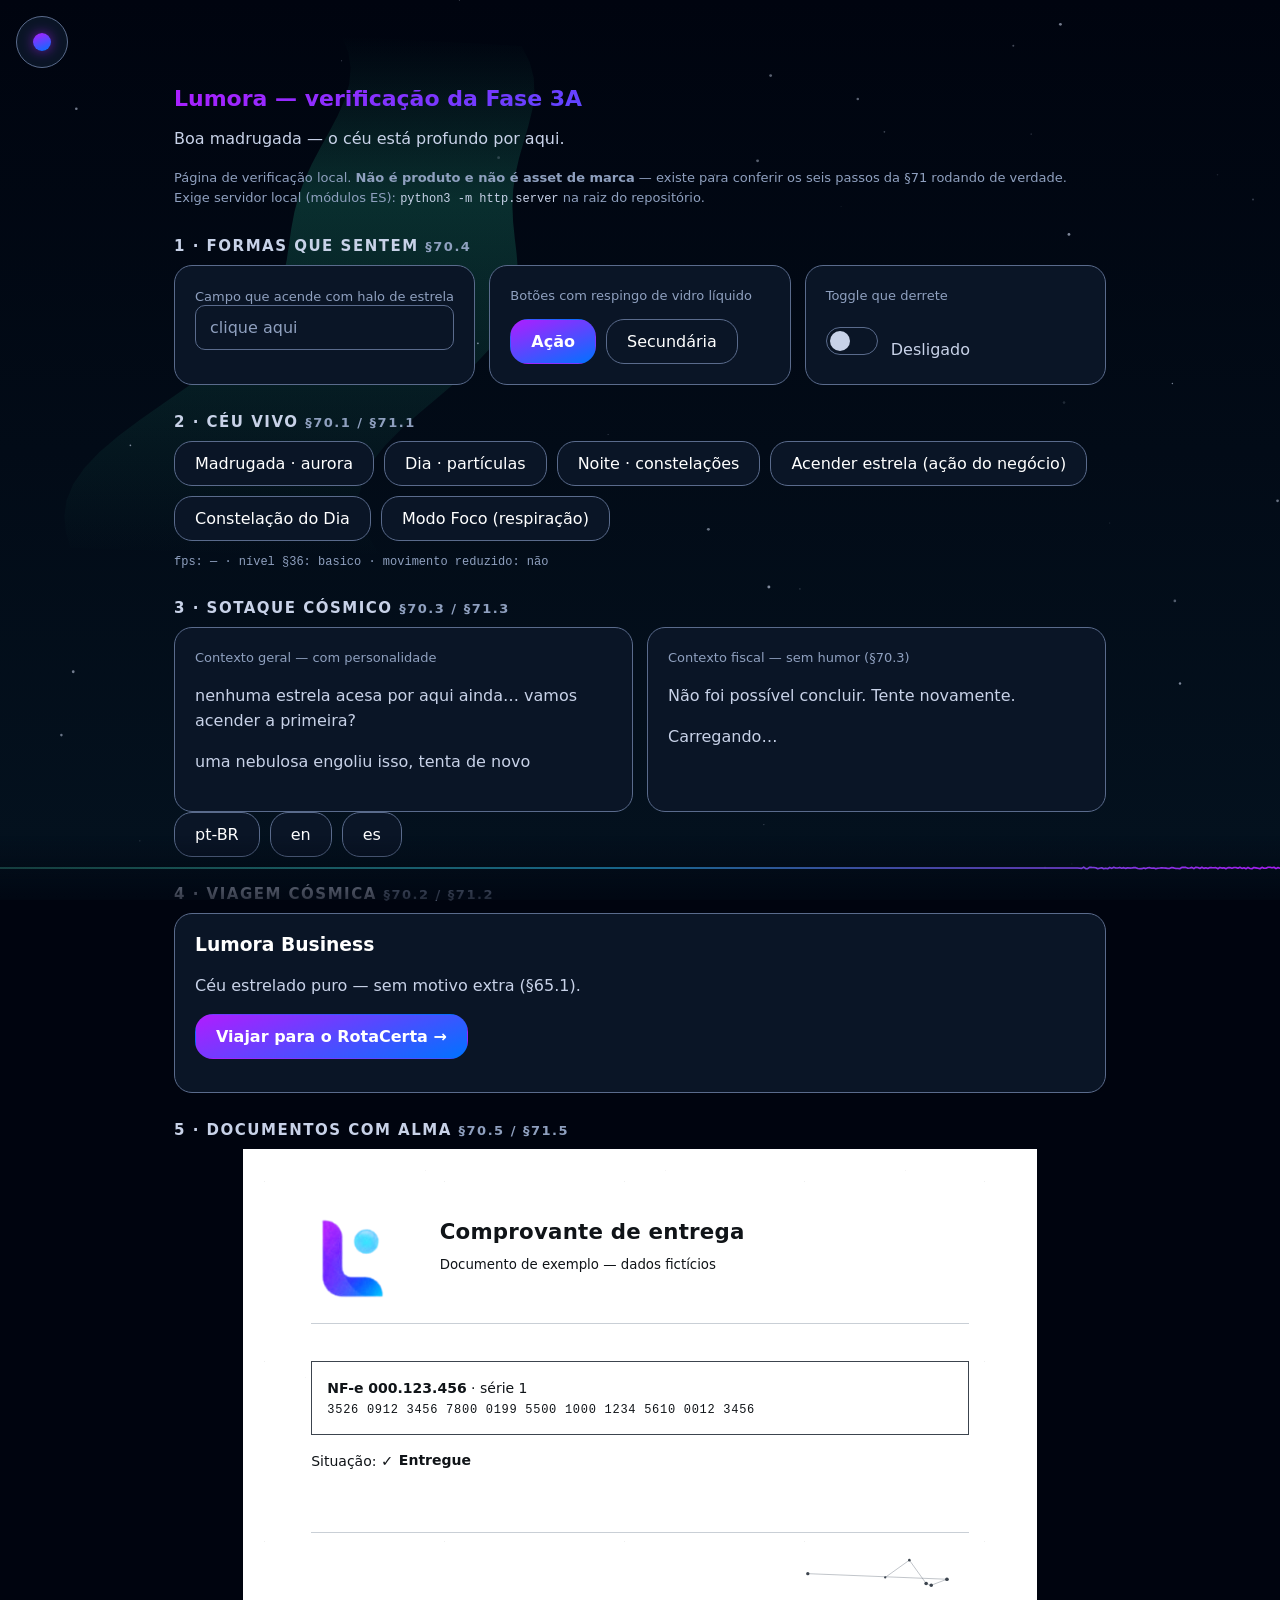
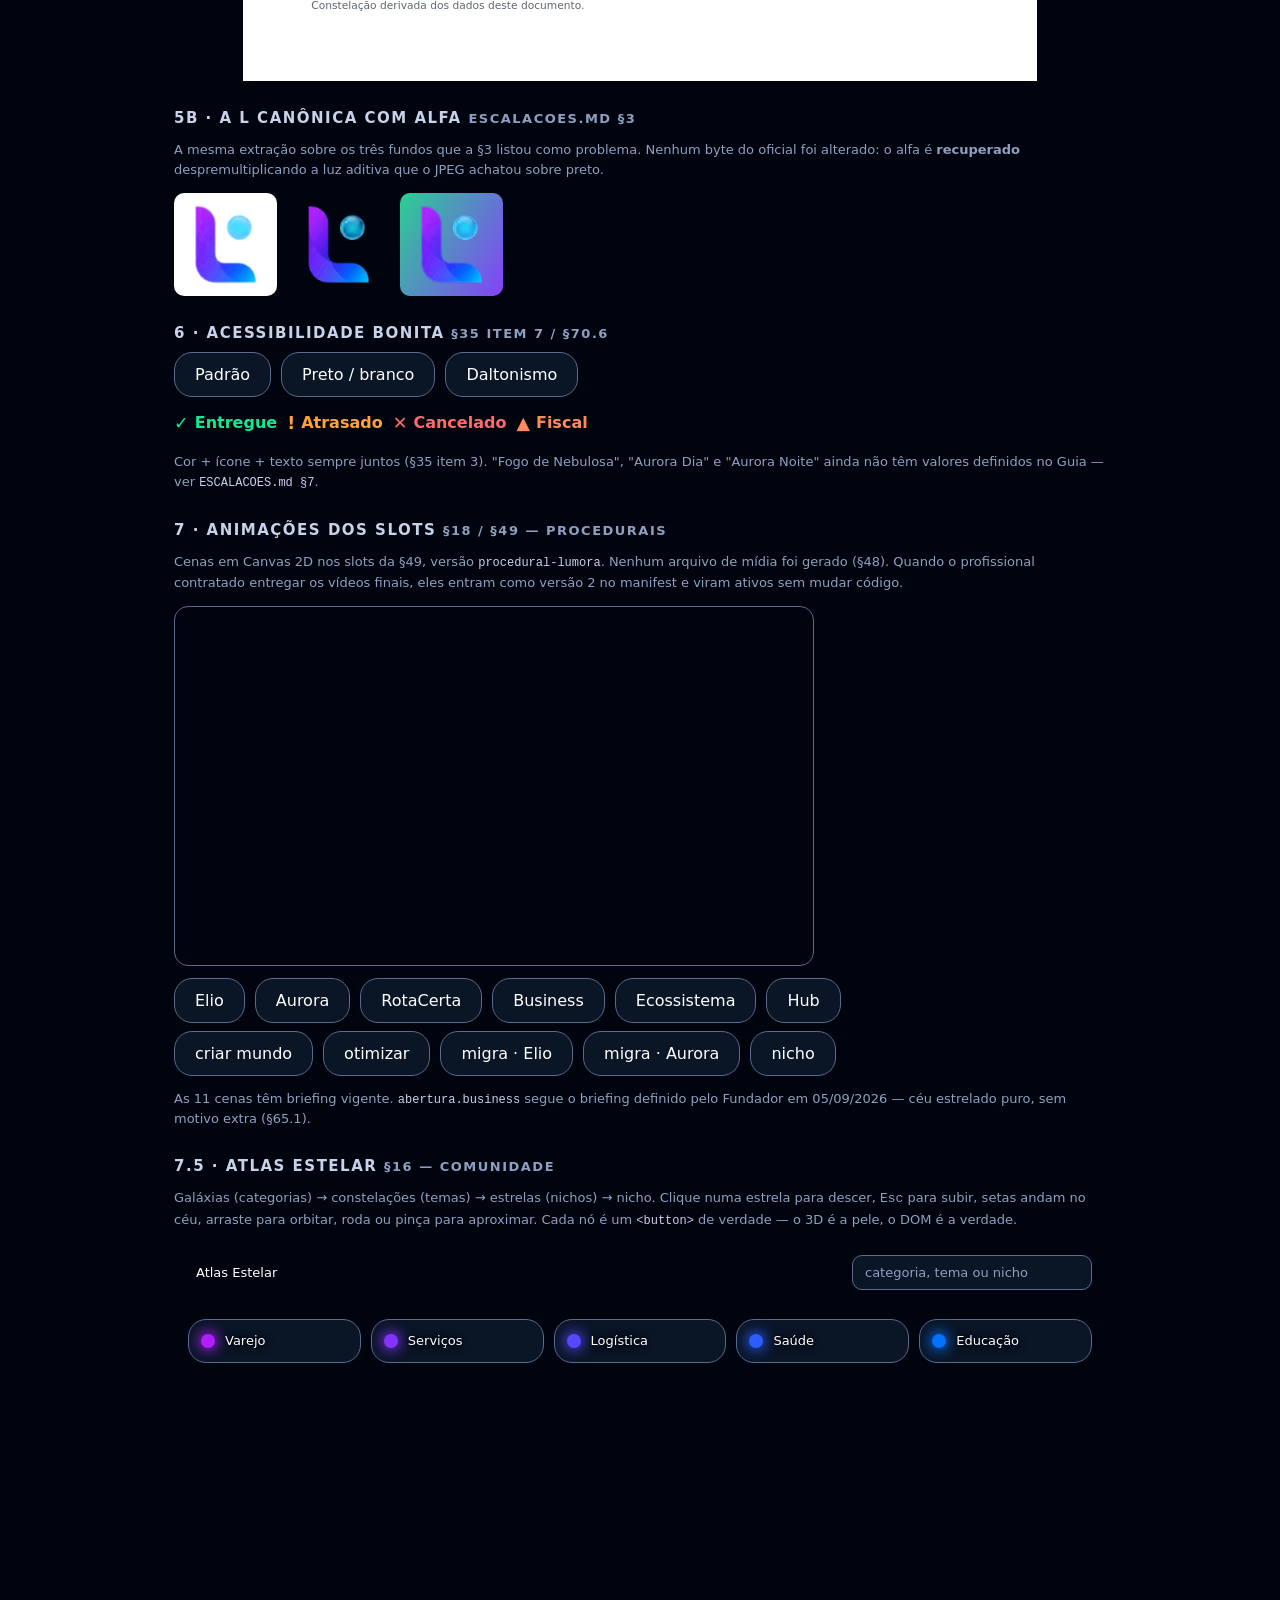
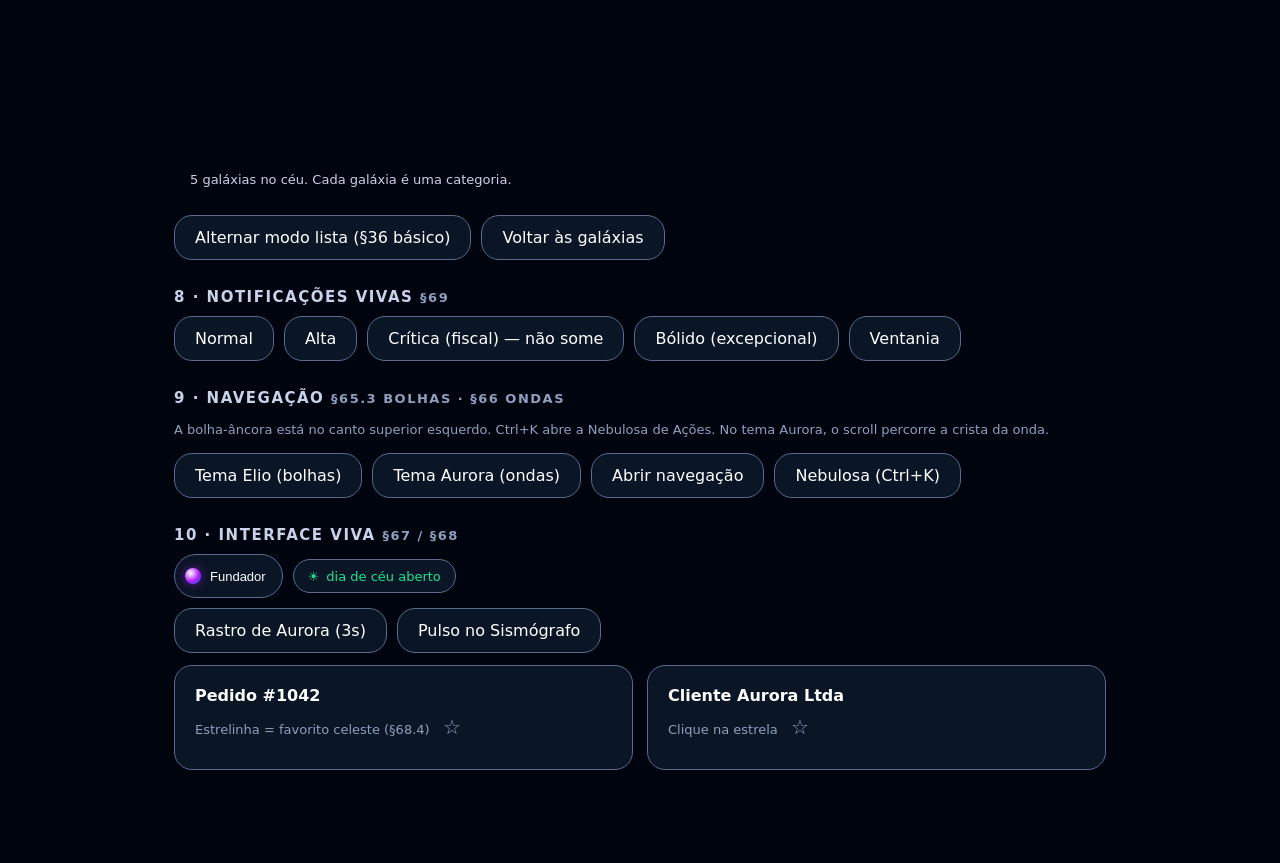
==== commit 24aee953: "Fecha as duas últimas escalações: alfa da marca (§3) e QA de daltonismo (§7) Autorização do Fundador" ====
--- a/runtime/verificacao.html
+++ b/runtime/verificacao.html
@@ -25,6 +25,10 @@
   h2 { font-size: 15px; margin: 28px 0 10px; color: var(--lum-texto-2);
        text-transform: uppercase; letter-spacing: .1em; font-weight: 600; }
   p  { color: var(--lum-texto-2); line-height: 1.55; }
+  /* O papel-mãe tem tinta própria (--doc-tinta, 17,4:1). A regra de <p> desta
+     página é para o fundo escuro e não pode invadir o documento: invadindo,
+     a página de verificação mostraria um contraste que o runtime não tem. */
+  .lum-doc p { color: inherit; }
   .aviso { color: var(--lum-texto-3); font-size: 13px; }
   .linha { display: flex; flex-wrap: wrap; gap: 10px; align-items: center; }
   .grade { display: grid; gap: 14px; grid-template-columns: repeat(auto-fit, minmax(220px, 1fr)); }
@@ -115,7 +119,9 @@
   <h2>5 · Documentos com Alma <span class="aviso">§70.5 / §71.5</span></h2>
   <div class="lum-doc">
     <header class="lum-doc-cabecalho">
-      <div class="lum-doc-marca" title="Área reservada da L canônica — aguarda arquivo com alfa (ESCALACOES.md §3)"></div>
+      <div class="lum-doc-marca" data-lum-marca
+           data-lum-marca-alt="Lumora — a L canônica"
+           title="A L canônica, com alfa recuperado do oficial 11 (ESCALACOES.md §3)"></div>
       <div>
         <h3 class="lum-doc-titulo">Comprovante de entrega</h3>
         <p class="lum-doc-subtitulo">Documento de exemplo — dados fictícios</p>
@@ -132,6 +138,24 @@
       <span>Constelação derivada dos dados deste documento.</span>
       <span data-lum-constelacao="NF-e 000.123.456 serie 1 entregue"></span>
     </footer>
+  </div>
+
+  <h2>5b · A L canônica com alfa <span class="aviso">ESCALACOES.md §3</span></h2>
+  <p class="aviso">
+    A mesma extração sobre os três fundos que a §3 listou como problema. Nenhum byte
+    do oficial foi alterado: o alfa é <strong>recuperado</strong> despremultiplicando a
+    luz aditiva que o JPEG achatou sobre preto.
+  </p>
+  <div class="linha" id="marcas">
+    <div style="background:#fff;padding:10px;border-radius:10px">
+      <div class="lum-doc-marca" data-lum-marca style="outline:none"></div>
+    </div>
+    <div style="background:var(--lum-deep-space);padding:10px;border-radius:10px">
+      <div class="lum-doc-marca" data-lum-marca style="outline:none"></div>
+    </div>
+    <div style="background:linear-gradient(120deg,#2BCF92,#8541FA);padding:10px;border-radius:10px">
+      <div class="lum-doc-marca" data-lum-marca style="outline:none"></div>
+    </div>
   </div>
 
   <h2>6 · Acessibilidade Bonita <span class="aviso">§35 item 7 / §70.6</span></h2>
--- a/runtime/tokens.css
+++ b/runtime/tokens.css
@@ -143,6 +143,16 @@
 @supports (mix-blend-mode: screen) {
   .lum-marca-ceu { display: block; }
 }
+
+/* Quando marca-com-alfa.js preenche a marca, o alfa é VERDADEIRO e o truque
+   deixa de ser necessário: a mistura sai. Isso conserta de quebra o defeito
+   que a ESCALACOES.md §3 registrou no `screen` — sobre cortina de aurora
+   acesa o gradiente da L desbotava. Com alfa real ele para de desbotar, e a
+   marca passa a aparecer mesmo sem suporte a blend. */
+.lum-marca-ceu[data-lum-marca-estado="pronta"] {
+  mix-blend-mode: normal;
+  display: block;
+}
 /* Nas paletas de alto contraste o blend sai: elas trocam o fundo e a mistura
    deixa de ser previsível. */
 :root[data-lum-paleta="preto-branco"] .lum-marca-ceu,
--- a/runtime/acessibilidade-bonita.css
+++ b/runtime/acessibilidade-bonita.css
@@ -94,12 +94,23 @@
 
 /* --------------------------------------------------------------------------
    PALETA 3 — daltonismo (§35 item 7)
-   Base Okabe-Ito, distinguível em protanopia, deuteranopia e tritanopia.
-   §35 exige paletas "testadas em simuladores (Coblis, Stark)" — este é o
-   ponto de partida verificado por contraste; o teste em simulador é etapa de
-   QA, não de token.
+   Base Okabe-Ito (2008).
    Contraste sobre Deep Space (calculado): azul-céu 8,89:1 · laranja 9,10:1 ·
    vermelhão 5,30:1 · amarelo 15,50:1 — todos >= AA, três deles AAA.
+
+   §35 exige paletas "testadas em simuladores (Coblis, Stark)". O teste foi
+   feito, mas em código — ferramentas/verificar_daltonismo.py, que é
+   reproduzível e lê estes mesmos valores daqui. MEDIDO, menor ΔE00 entre os
+   quatro estados:
+
+       visão normal 21,7 · protanopia 15,3 · deuteranopia 11,7 · tritanopia 8,6
+
+   Os 8,6 da tritanopia NÃO são um descuido: das 7 cores Okabe-Ito, 6 passam em
+   AA aqui, e as 15 combinações de 4 dessas 6 empatam em 8,6. É o teto da
+   paleta. Okabe-Ito foi construída para o eixo vermelho-verde, não para o
+   azul-amarelo — trocar cores pioraria o eixo que ela existe para resolver.
+   Por isso a cor nunca é canal único: forma e texto acompanham todo estado
+   (§35 item 3), inclusive a urgência "alta" em notificacoes-vivas.css.
    -------------------------------------------------------------------------- */
 :root[data-lum-paleta="daltonismo"] {
   --lum-ok:            #56B4E9;   /* azul-céu no lugar do verde */
--- a/runtime/documentos-com-alma.css
+++ b/runtime/documentos-com-alma.css
@@ -16,10 +16,13 @@
      backdrop-filter não existe em PDF nem em impressora; um documento cuja
      legibilidade dependesse dele quebraria ao imprimir.
 
-   - Não desenha a L canônica. Ela é confirmada (docs/11-l-canonica.md) mas os
-     9 arquivos que a portam são JPEG sem canal alfa (ESCALACOES.md §3, ainda
-     aberta). A área fica RESERVADA e vazia. Desenhar um substituto seria
-     inventar versão de marca oficial — proibido pela regra 14.
+   - Não desenha a L canônica — e continua não desenhando. O que mudou em
+     05/09/2026 é que ela deixou de faltar: marca-com-alfa.js RECUPERA o alfa
+     do arquivo oficial 11, despremultiplicando a luz aditiva que o JPEG
+     achatou sobre preto, e a L passa a compor sobre papel branco
+     (ESCALACOES.md §3). É leitura do oficial, não desenho — a regra 14 segue
+     valendo. Se a extração não rodar, a área volta a ficar RESERVADA e vazia:
+     nenhum substituto é inventado em nenhuma hipótese.
 
    - Não colore texto de corpo. Em papel branco o verde do Business mede
      1,63:1 e o âmbar do RotaCerta 2,00:1 — ilegíveis
@@ -69,7 +72,7 @@
 .lum-doc > * { position: relative; z-index: 1; }
 
 /* --------------------------------------------------------------------------
-   2. Cabeçalho — a L canônica em destaque (ÁREA RESERVADA, VAZIA)
+   2. Cabeçalho — a L canônica em destaque (§70.5/§71.5) — PREENCHIDA
    -------------------------------------------------------------------------- */
 .lum-doc-cabecalho {
   display: flex;
@@ -79,15 +82,33 @@
   border-block-end: 1px solid var(--doc-filete);
 }
 
-/* A área da L. Sem imagem: aguarda arquivo com alfa ou vetor
-   (ESCALACOES.md §3). O contorno tracejado aparece só na tela, para o
-   operador ver que o lugar existe — some na impressão. */
+/* A área da L. Deixou de ser reservada-e-vazia em 05/09/2026: marca-com-alfa.js
+   recupera o alfa verdadeiro do oficial 11 despremultiplicando a luz aditiva,
+   e a L passa a compor sobre papel branco. Ver ESCALACOES.md §3.
+   Enquanto o script não roda — ou se ele falhar — vale o estado anterior: área
+   reservada, contorno tracejado só na tela, NADA desenhado no lugar. */
 .lum-doc-marca {
   inline-size: 22mm;
   block-size: 22mm;
   flex: 0 0 auto;
+  display: flex;
+  align-items: center;
+  justify-content: center;
   outline: 1px dashed var(--doc-filete);
   outline-offset: 2px;
+}
+
+/* Preenchida: o contorno de "lugar reservado" perde a função e sai. */
+.lum-doc-marca[data-lum-marca-estado="pronta"] { outline: none; }
+
+.lum-marca-arte {
+  inline-size: 100%;
+  block-size: 100%;
+  object-fit: contain;
+  /* O gradiente violeta→azul é a identidade da L: impressora não pode
+     descartá-lo como se fosse fundo decorativo. */
+  -webkit-print-color-adjust: exact;
+          print-color-adjust: exact;
 }
 
 .lum-doc-titulo { margin: 0; font-size: 16pt; font-weight: 600; letter-spacing: 0.01em; }
@@ -181,6 +202,13 @@
 @media print {
   .lum-doc[data-economico="true"]::before { display: none; }
   .lum-doc[data-economico="true"] .lum-doc-constelacao { display: none; }
+  /* A L permanece — é a marca, não decoração — mas devolve à impressora o
+     direito de economizar tinta: `economy` é justamente o valor padrão que o
+     modo normal sobrescreve. */
+  .lum-doc[data-economico="true"] .lum-marca-arte {
+    -webkit-print-color-adjust: economy;
+            print-color-adjust: economy;
+  }
 }
 
 /* Alto contraste também vale no papel. */
--- a/runtime/notificacoes-vivas.css
+++ b/runtime/notificacoes-vivas.css
@@ -82,14 +82,32 @@
 .lum-bolha-txt { font-size: 14px; line-height: 1.35; }
 
 /* --- Hierarquia de urgência (§69.3) --------------------------------------
-   Cada nível muda cor E ritmo E ícone — nunca só a cor (§35 item 3). */
+   Cada nível muda cor E forma E texto — nunca só a cor (§35 item 3).
+   O ritmo entra também, mas NÃO conta como o canal de reserva: quem pede
+   prefers-reduced-motion não o recebe. O canal que sempre sobra é o texto. */
 
 .lum-bolha-notif.lum-u-alta {
   border-color: var(--lum-atencao);
   /* "Bolha âmbar, respiração rápida" — 1,5s = 0,67 Hz, ainda longe de 3 Hz. */
   animation-duration: var(--lum-dur-bolha-nasce, 400ms), 1.5s;
 }
-.lum-bolha-notif.lum-u-alta .lum-bolha-icone { background: var(--lum-atencao); }
+.lum-bolha-notif.lum-u-alta .lum-bolha-icone {
+  background: var(--lum-atencao);
+  /* Losango — terceira forma, distinta do círculo (normal) e do quadrado
+     (crítica). Sem ela o ícone de "alta" diferia de "normal" SÓ pela cor. */
+  border-radius: 2px;
+  transform: rotate(45deg);
+}
+/* A respiração de 1,5 s É um canal não-cor, mas prefers-reduced-motion a
+   desliga (ver o bloco no fim deste arquivo) — e aí "alta" voltava a ser só
+   cor. Texto não depende de movimento, de visão de cor nem de tinta colorida
+   na impressão. Medido: sob tritanopia --lum-atencao e --lum-critico ficam a
+   ΔE00 = 8,6 (ferramentas/verificar_daltonismo.py), perto demais para a cor
+   sozinha carregar a urgência. */
+.lum-bolha-notif.lum-u-alta .lum-bolha-cat::after {
+  content: " · prioridade";
+  color: var(--lum-atencao);
+}
 
 /* "Bolha congelada brilhando — não estoura" (§69.3).
    A respiração PARA: o congelamento é o sinal de que exige ação explícita. */
@@ -192,6 +210,12 @@
 .lum-onda-txt { font-size: 14px; }
 
 .lum-onda-notif.lum-u-alta { box-shadow: inset 0 0 40px -8px var(--lum-atencao); }
+/* Na faixa, "alta" não tinha ritmo próprio nem ícone: era só o brilho âmbar —
+   o único nível de urgência de todo o runtime distinguível apenas pela cor. */
+.lum-onda-notif.lum-u-alta .lum-onda-cat::after {
+  content: " · prioridade";
+  color: var(--lum-atencao);
+}
 
 /* "Faixa ancorada — ondulação para, brilho contínuo, ventania não leva" */
 .lum-onda-notif.lum-u-critica {
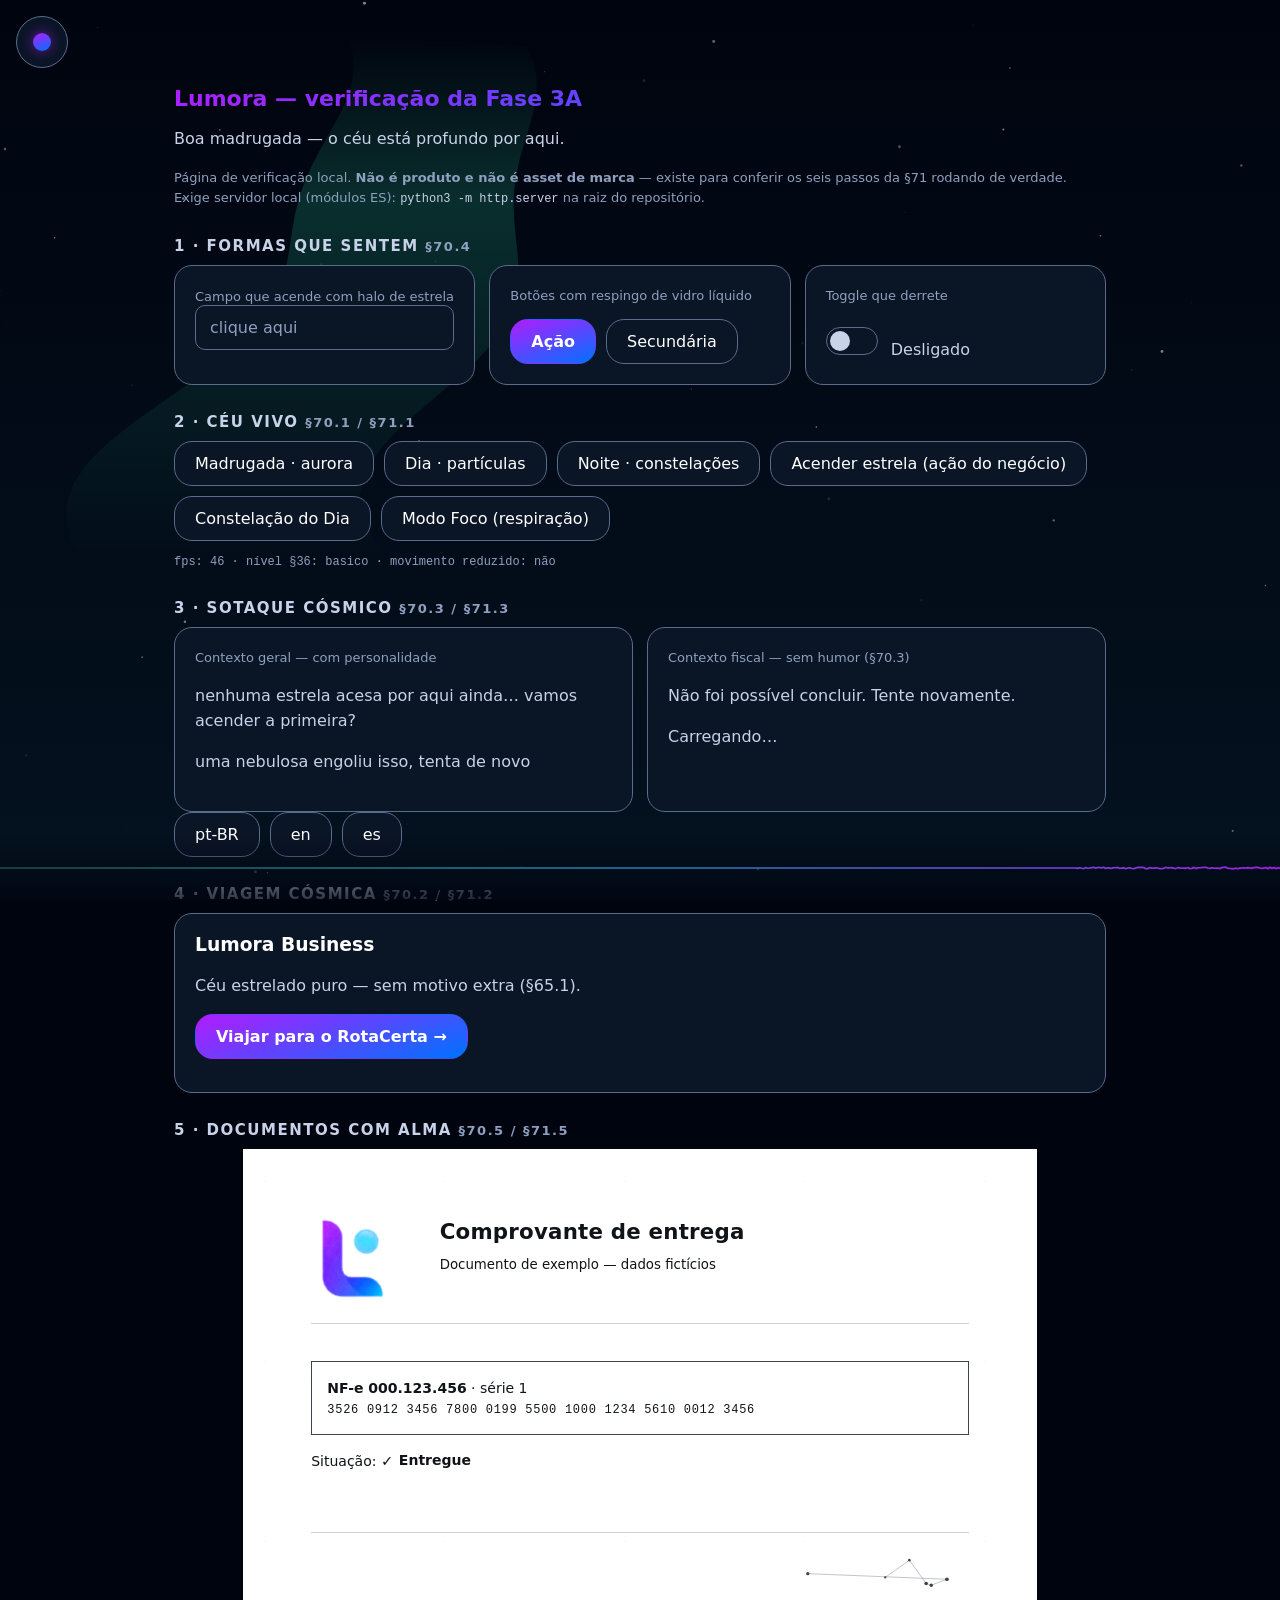
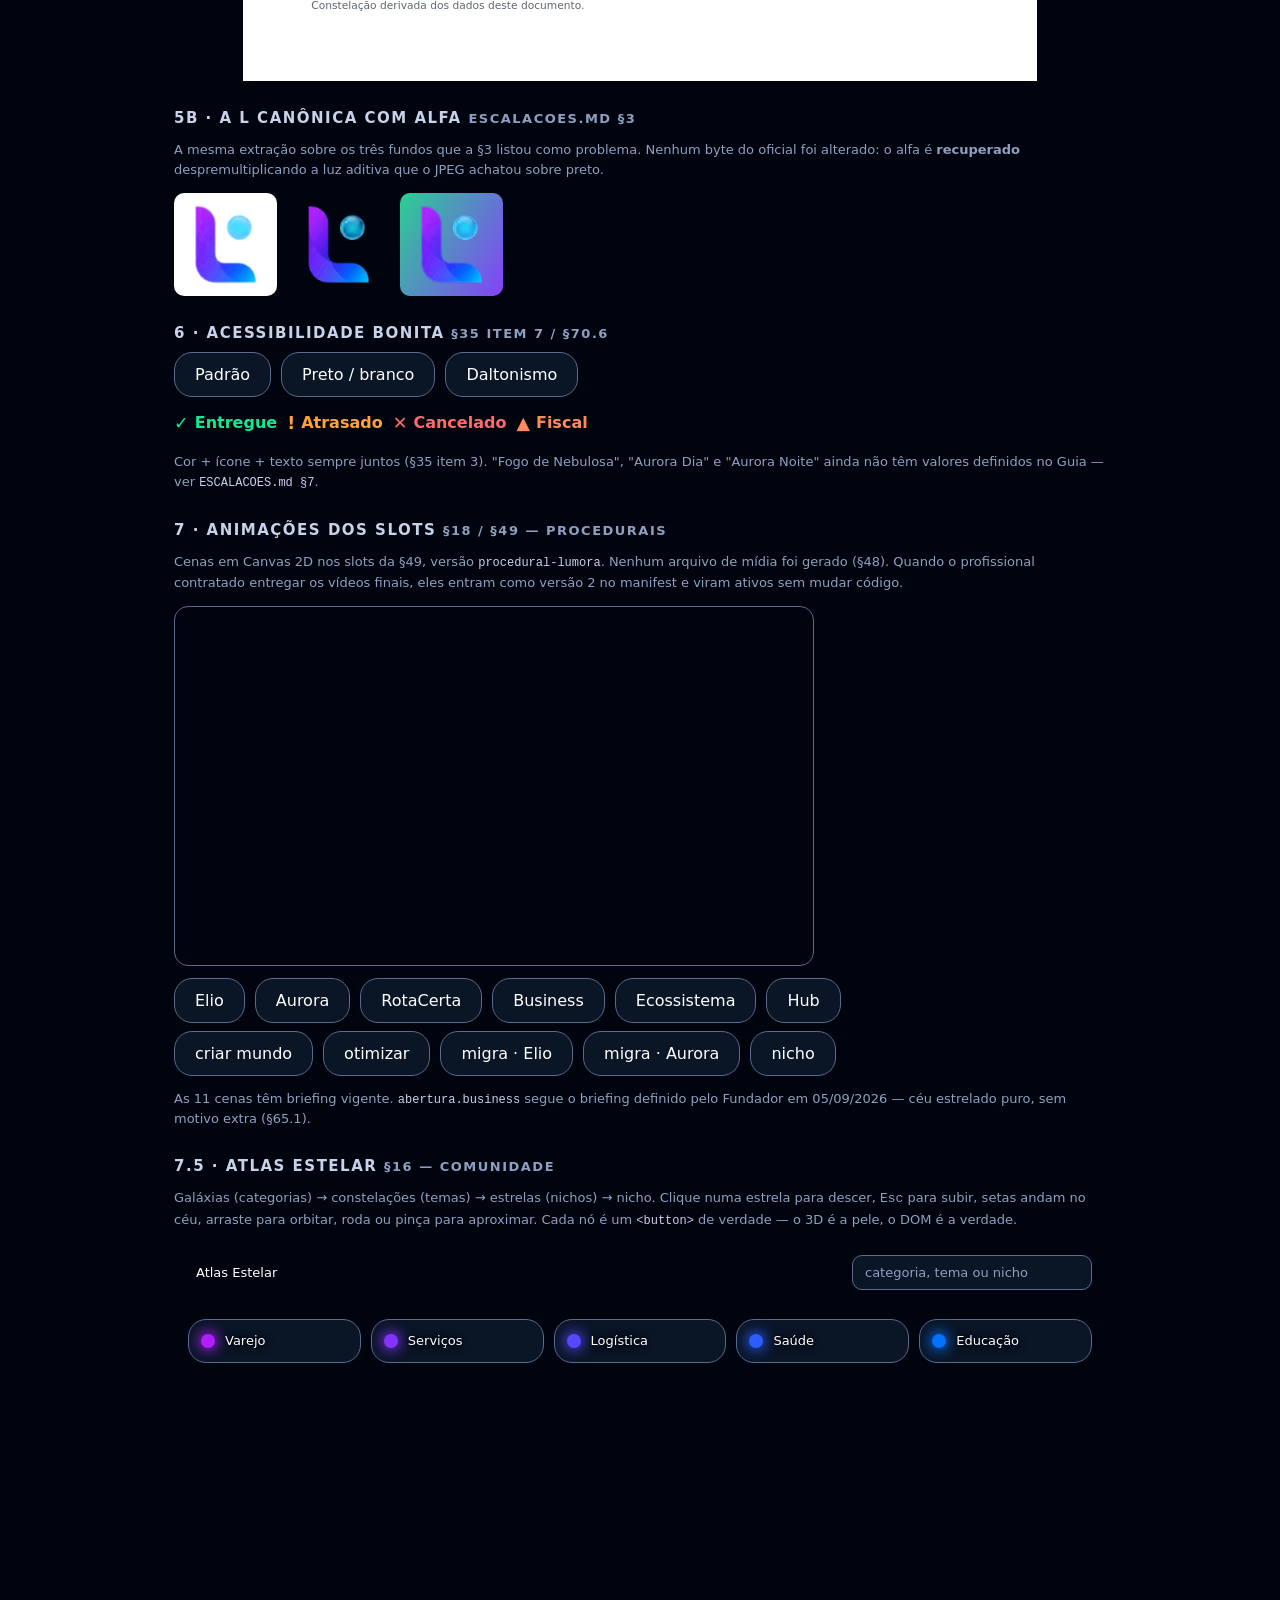
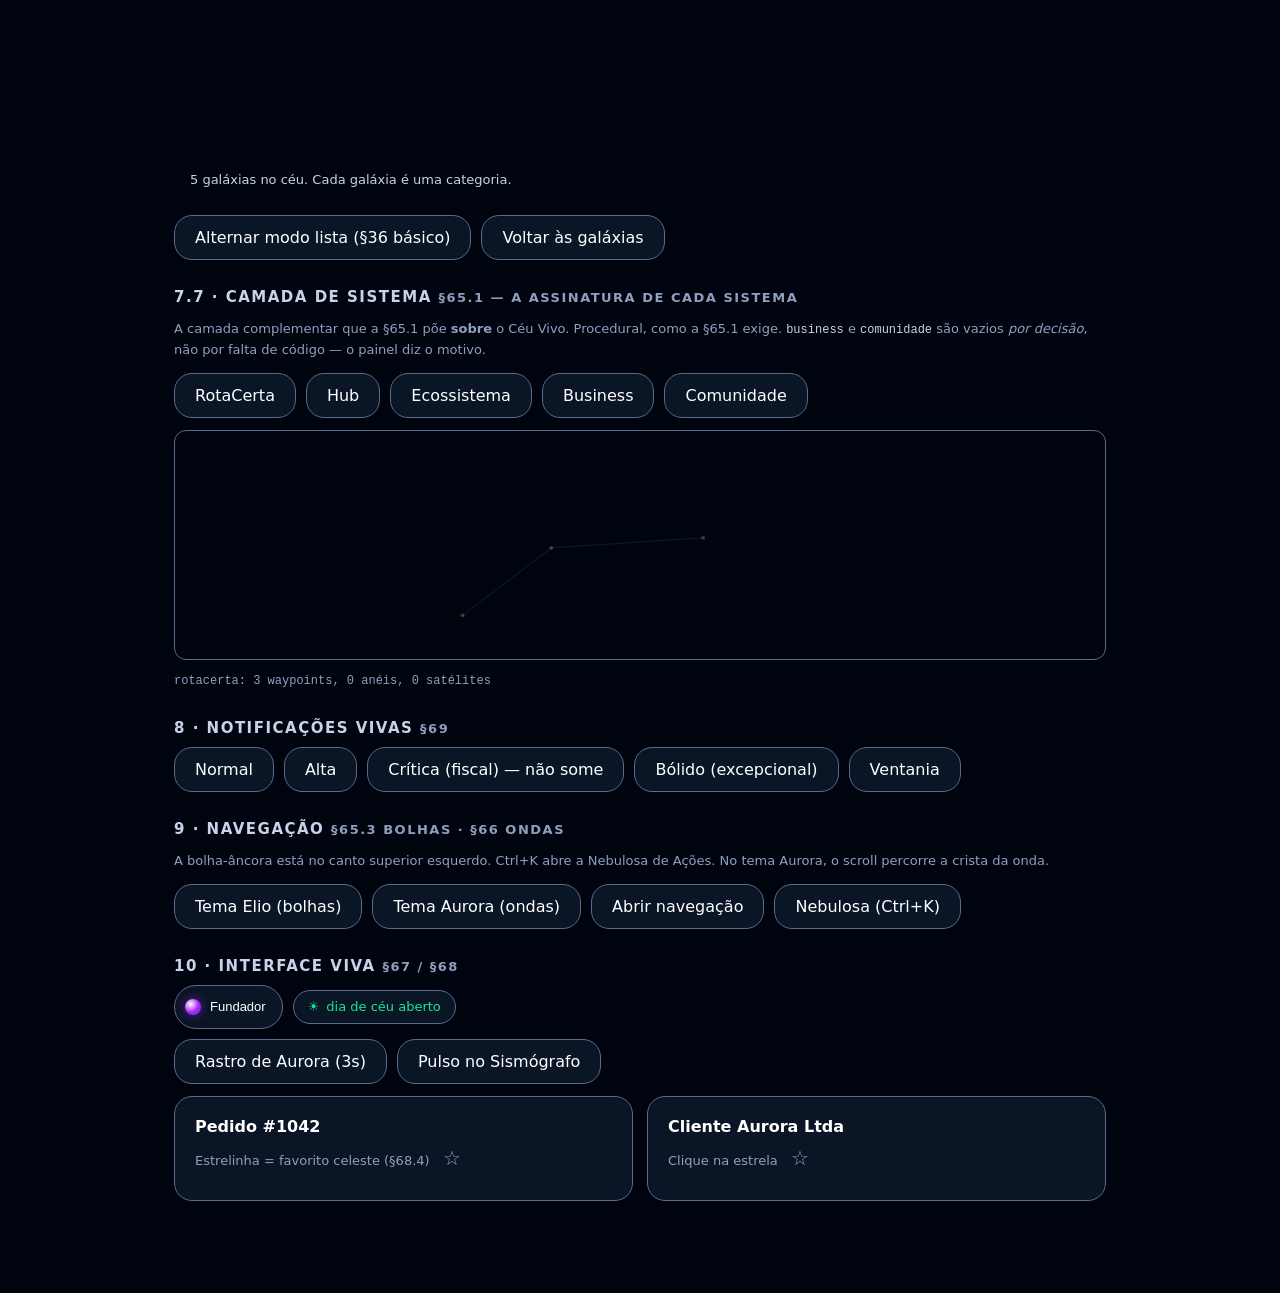
==== commit 0f452756: "Fecha a §6 por auditoria e acrescenta os blueprints de publicação Autorização do Fundador (05/09/202" ====
--- a/runtime/verificacao.html
+++ b/runtime/verificacao.html
@@ -213,6 +213,26 @@
     <button class="lum-botao" id="atlas-topo">Voltar às galáxias</button>
   </div>
 
+  <h2>7.7 · Camada de sistema <span class="aviso">§65.1 — a assinatura de cada sistema</span></h2>
+  <p class="aviso">
+    A camada complementar que a §65.1 põe <strong>sobre</strong> o Céu Vivo. Procedural, como
+    a §65.1 exige. <code>business</code> e <code>comunidade</code> são vazios <em>por decisão</em>,
+    não por falta de código — o painel diz o motivo.
+  </p>
+  <div class="linha" id="camada-botoes">
+    <button class="lum-botao" data-sistema="rotacerta">RotaCerta</button>
+    <button class="lum-botao" data-sistema="hub">Hub</button>
+    <button class="lum-botao" data-sistema="ecossistema">Ecossistema</button>
+    <button class="lum-botao" data-sistema="business">Business</button>
+    <button class="lum-botao" data-sistema="comunidade">Comunidade</button>
+  </div>
+  <div style="position:relative;block-size:230px;margin-block-start:12px;
+              border:1px solid var(--lum-vidro-borda);border-radius:12px;overflow:hidden;
+              background:var(--lum-deep-space)">
+    <canvas id="camada" style="position:absolute;inset:0"></canvas>
+  </div>
+  <p class="medidor" id="camada-estado"></p>
+
   <h2>8 · Notificações Vivas <span class="aviso">§69</span></h2>
   <div class="linha">
     <button class="lum-botao" data-notif="normal">Normal</button>
@@ -247,179 +267,6 @@
   <canvas id="sismo" class="lum-sismografo"></canvas>
 </main>
 
-<script type="module">
-import { Lumora, anunciar, restaurarPaleta } from './lumora.js';
-import { estrelaDoUsuario, climaDoDia } from './interface-viva.js';
-
-restaurarPaleta();
-
-const canvas = document.getElementById('ceu');
-const abas = [
-  { id:'financeiro', rotulo:'Financeiro', sub:[
-      {id:'pdv',rotulo:'PDV'},{id:'pedidos',rotulo:'Pedidos'},{id:'comprov',rotulo:'Comprovantes'}]},
-  { id:'operacao', rotulo:'Controle de Operação', sub:[
-      {id:'rotas',rotulo:'Rotas'},{id:'entregas',rotulo:'Entregas'}]},
-  { id:'estoque', rotulo:'Estoque' },
-  { id:'fiscal', rotulo:'Fiscal', sub:[{id:'nfe',rotulo:'NF-e'},{id:'nfce',rotulo:'NFC-e'}]},
-  { id:'comunidade', rotulo:'Comunidade' },
-  { id:'patio', rotulo:'Vista de Pátio' },
-];
-const acoes = [
-  { id:'venda', rotulo:'Nova venda', grupo:'Financeiro', executar(){ anunciar('Nova venda aberta.'); } },
-  { id:'patio', rotulo:'Vista de Pátio', grupo:'Painéis', executar(){ anunciar('Vista de Pátio.'); } },
-  { id:'lgpd', rotulo:'Relatório LGPD', grupo:'Conformidade', executar(){ anunciar('Relatório LGPD.'); } },
-  { id:'nfe', rotulo:'Emitir NF-e', grupo:'Fiscal', executar(){ anunciar('Rascunho de NF-e criado.'); } },
-  { id:'foco', rotulo:'Modo Foco', grupo:'Interface', executar(){ lum.modoFoco(true); } },
-];
-const lum = new Lumora({
-  canvasCeu: canvas,
-  canvasSismografo: document.getElementById('sismo'),
-  abas, acoes,
-  aoNavegar: (aba, sub) => anunciar(`Abrindo ${(sub||aba).rotulo}.`),
-});
-document.getElementById('badges').append(
-  estrelaDoUsuario({ nome:'Fundador', nivel:12, plano:'Ecossistema' }),
-  climaDoDia({ tipo:'bom', texto:'dia de céu aberto' }),
-);
-document.getElementById('saudacao').textContent = lum.sotaque.saudacao();
-
-// Céu Vivo
-for (const b of document.querySelectorAll('[data-fase]')) {
-  b.addEventListener('click', () => {
-    lum.ceu.definirFase(b.dataset.fase);
-    anunciar(`Céu ajustado para ${b.dataset.fase}.`);
-  });
-}
-document.getElementById('acender').addEventListener('click', () => {
-  lum.acenderEstrela({ tipo: 'venda', em: Date.now() });
-  anunciar('Uma estrela foi acesa por uma ação do negócio.');
-});
-document.getElementById('constelacao').addEventListener('click', () => {
-  const c = lum.constelacaoDoDia();
-  anunciar(c ? `Constelação do Dia desenhada com ${c.pontos.length} estrelas.`
-             : 'Acenda ao menos duas estrelas antes.');
-});
-const btFoco = document.getElementById('foco');
-btFoco.addEventListener('click', () => {
-  const ligado = btFoco.getAttribute('aria-pressed') !== 'true';
-  btFoco.setAttribute('aria-pressed', String(ligado));
-  lum.modoFoco(ligado);
-  anunciar(ligado ? 'Modo Foco ligado. O céu respira.' : 'Modo Foco desligado.');
-});
-
-// Medidor local de fps (§72.1 item 4 — nada sai do aparelho)
-const medidor = document.getElementById('medidor');
-setInterval(() => {
-  const nivel = document.documentElement.dataset.lumNivel;
-  medidor.textContent = `fps: ${lum.ceu.fps ?? '—'} · nível §36: ${nivel} · ` +
-    `movimento reduzido: ${lum.movimentoReduzido ? 'sim' : 'não'}`;
-}, 1000);
-
-// Toggle
-const tg = document.getElementById('tg'), rotulo = document.getElementById('tg-rotulo');
-tg.addEventListener('click', () => {
-  const ligado = tg.getAttribute('aria-pressed') !== 'true';
-  tg.setAttribute('aria-pressed', String(ligado));
-  rotulo.textContent = ligado ? 'Ligado' : 'Desligado';   // §35 item 3
-});
-
-// Idioma
-for (const b of document.querySelectorAll('[data-idioma]')) {
-  b.addEventListener('click', () => lum.definirIdioma(b.dataset.idioma));
-}
-
-// Viagem Cósmica
-const a = document.getElementById('tela-a'), b = document.getElementById('tela-b');
-document.getElementById('ir-b').addEventListener('click', (ev) =>
-  lum.viajar(a, b, { foco: { x: ev.clientX, y: ev.clientY } }));
-document.getElementById('ir-a').addEventListener('click', (ev) =>
-  lum.viajar(b, a, { foco: { x: ev.clientX, y: ev.clientY } }));
-
-// Animações dos slots (§49)
-const palco = document.getElementById('palco');
-for (const b of document.querySelectorAll('[data-slot]')) {
-  b.addEventListener('click', () => {
-    lum.tocarAnimacao(b.dataset.slot, palco);
-    anunciar(`Tocando a animação ${b.dataset.slot}.`);
-  });
-}
-
-// Atlas Estelar (§16) — dados de exemplo, só para o banco de verificação
-const catalogo = [
-  { id:'varejo', nome:'Varejo', temas:[
-    { id:'alimentacao', nome:'Alimentação', nichos:[
-      { id:'pizzaria', nome:'Pizzaria' }, { id:'padaria', nome:'Padaria' },
-      { id:'hamburgueria', nome:'Hamburgueria' }, { id:'acai', nome:'Açaí' }]},
-    { id:'moda', nome:'Moda', nichos:[
-      { id:'boutique', nome:'Boutique' }, { id:'calcados', nome:'Calçados' }]},
-    { id:'mercado', nome:'Mercearia', nichos:[
-      { id:'hortifruti', nome:'Hortifruti' }, { id:'conveniencia', nome:'Conveniência' }]}]},
-  { id:'servicos', nome:'Serviços', temas:[
-    { id:'beleza', nome:'Beleza', nichos:[
-      { id:'salao', nome:'Salão' }, { id:'barbearia', nome:'Barbearia' }]},
-    { id:'oficina', nome:'Oficinas', nichos:[
-      { id:'mecanica', nome:'Mecânica' }, { id:'funilaria', nome:'Funilaria' }]}]},
-  { id:'logistica', nome:'Logística', temas:[
-    { id:'entregas', nome:'Entregas', nichos:[
-      { id:'motoboy', nome:'Motoboy' }, { id:'fracionada', nome:'Carga fracionada' }]},
-    { id:'armazem', nome:'Armazenagem', nichos:[{ id:'cd', nome:'Centro de distribuição' }]}]},
-  { id:'saude', nome:'Saúde', temas:[
-    { id:'clinicas', nome:'Clínicas', nichos:[
-      { id:'odonto', nome:'Odontologia' }, { id:'fisio', nome:'Fisioterapia' }]}]},
-  { id:'educacao', nome:'Educação', temas:[
-    { id:'cursos', nome:'Cursos livres', nichos:[{ id:'idiomas', nome:'Idiomas' }]}]},
-];
-const atlas = lum.abrirAtlas(document.getElementById('atlas'), { dados: catalogo });
-document.getElementById('atlas-lista').addEventListener('click', () => {
-  const alvo = atlas.modo === '3d' ? 'lista' : '3d';
-  atlas.modo = alvo;
-  atlas.raiz.dataset.lumModo = alvo;
-  atlas._posicionarBotoes();
-  anunciar(`Atlas em modo ${alvo === 'lista' ? 'lista' : 'cosmográfico'}.`);
-});
-document.getElementById('atlas-topo').addEventListener('click', () => atlas.irPara([]));
-
-// Notificações Vivas (§69)
-for (const b of document.querySelectorAll('[data-notif]')) {
-  b.addEventListener('click', () => {
-    const u = b.dataset.notif;
-    lum.notificar(u === 'critica'
-      ? { texto:'Rascunho de NF-e aguardando aprovação', categoria:'fiscal', valor:'R$ 1.250,00' }
-      : { texto:'Pagamento recebido', categoria:'pagamento_demo', urgencia:u, valor:'R$ 320,00' });
-  });
-}
-document.getElementById('bolido').addEventListener('click', () =>
-  lum.lancarBolido({ texto:'Falha crítica no serviço de emissão fiscal.' }));
-document.getElementById('ventania').addEventListener('click', () => {
-  lum.notificacoes.ventania();
-  anunciar('Notificações não críticas dispensadas.');
-});
-
-// Tema e navegação
-for (const b of document.querySelectorAll('[data-tema]')) {
-  b.addEventListener('click', () => {
-    lum.definirTema(b.dataset.tema);
-    anunciar(`Tema ${b.dataset.tema} aplicado.`);
-  });
-}
-document.getElementById('abrir-nav').addEventListener('click', () => lum.navegacao.abrir());
-document.getElementById('abrir-neb').addEventListener('click', () => lum.nebulosa.abrir());
-
-// Interface Viva
-document.getElementById('rastro').addEventListener('click', () =>
-  lum.rastro.durante(new Promise(r => setTimeout(r, 3000))));
-document.getElementById('pulso').addEventListener('click', () => {
-  lum.acenderEstrela({ tipo:'venda', forca: 1.2 });
-  anunciar('Pulso injetado no Sismógrafo e estrela acesa.');
-});
-
-// Paletas
-for (const bt of document.querySelectorAll('[data-paleta]')) {
-  bt.addEventListener('click', () => {
-    lum.definirPaleta(bt.dataset.paleta);
-    anunciar(`Paleta ${bt.dataset.paleta} aplicada.`);
-  });
-}
-</script>
+<script type="module" src="verificacao.js"></script>
 </body>
 </html>
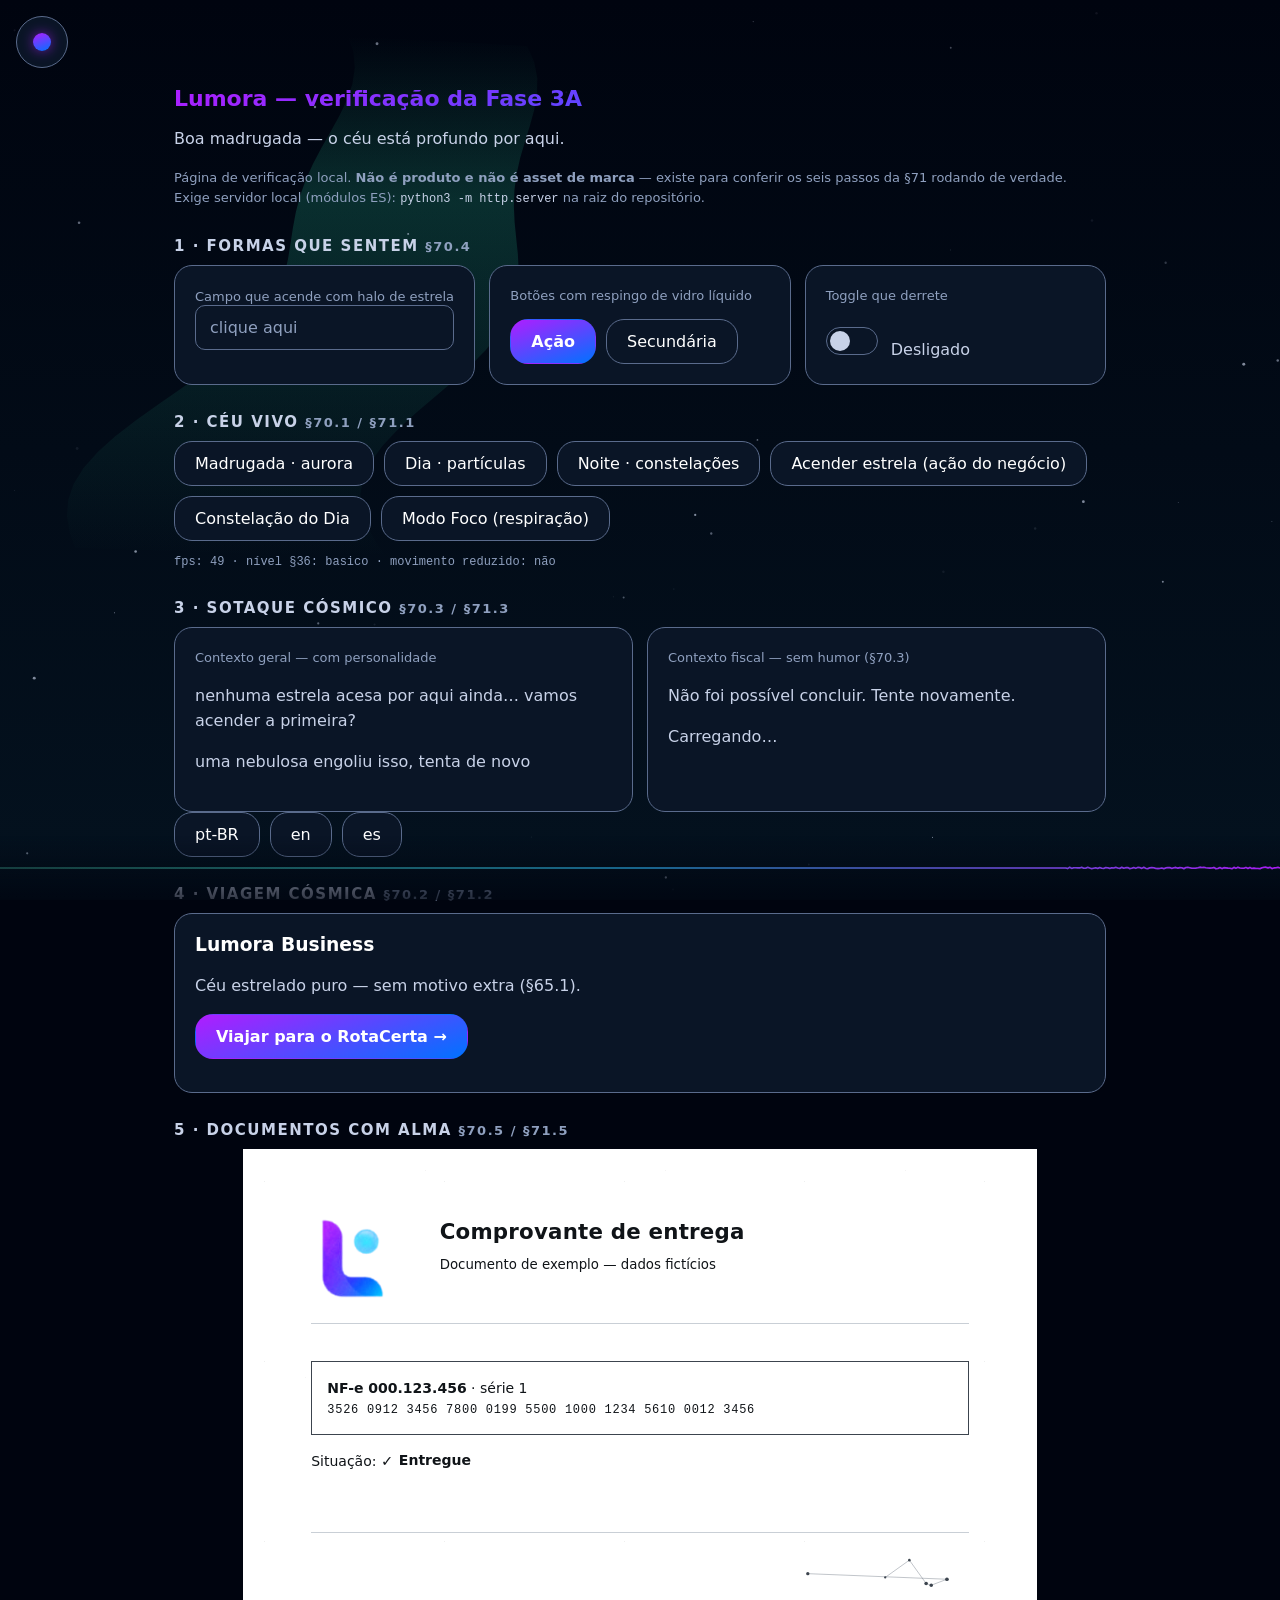
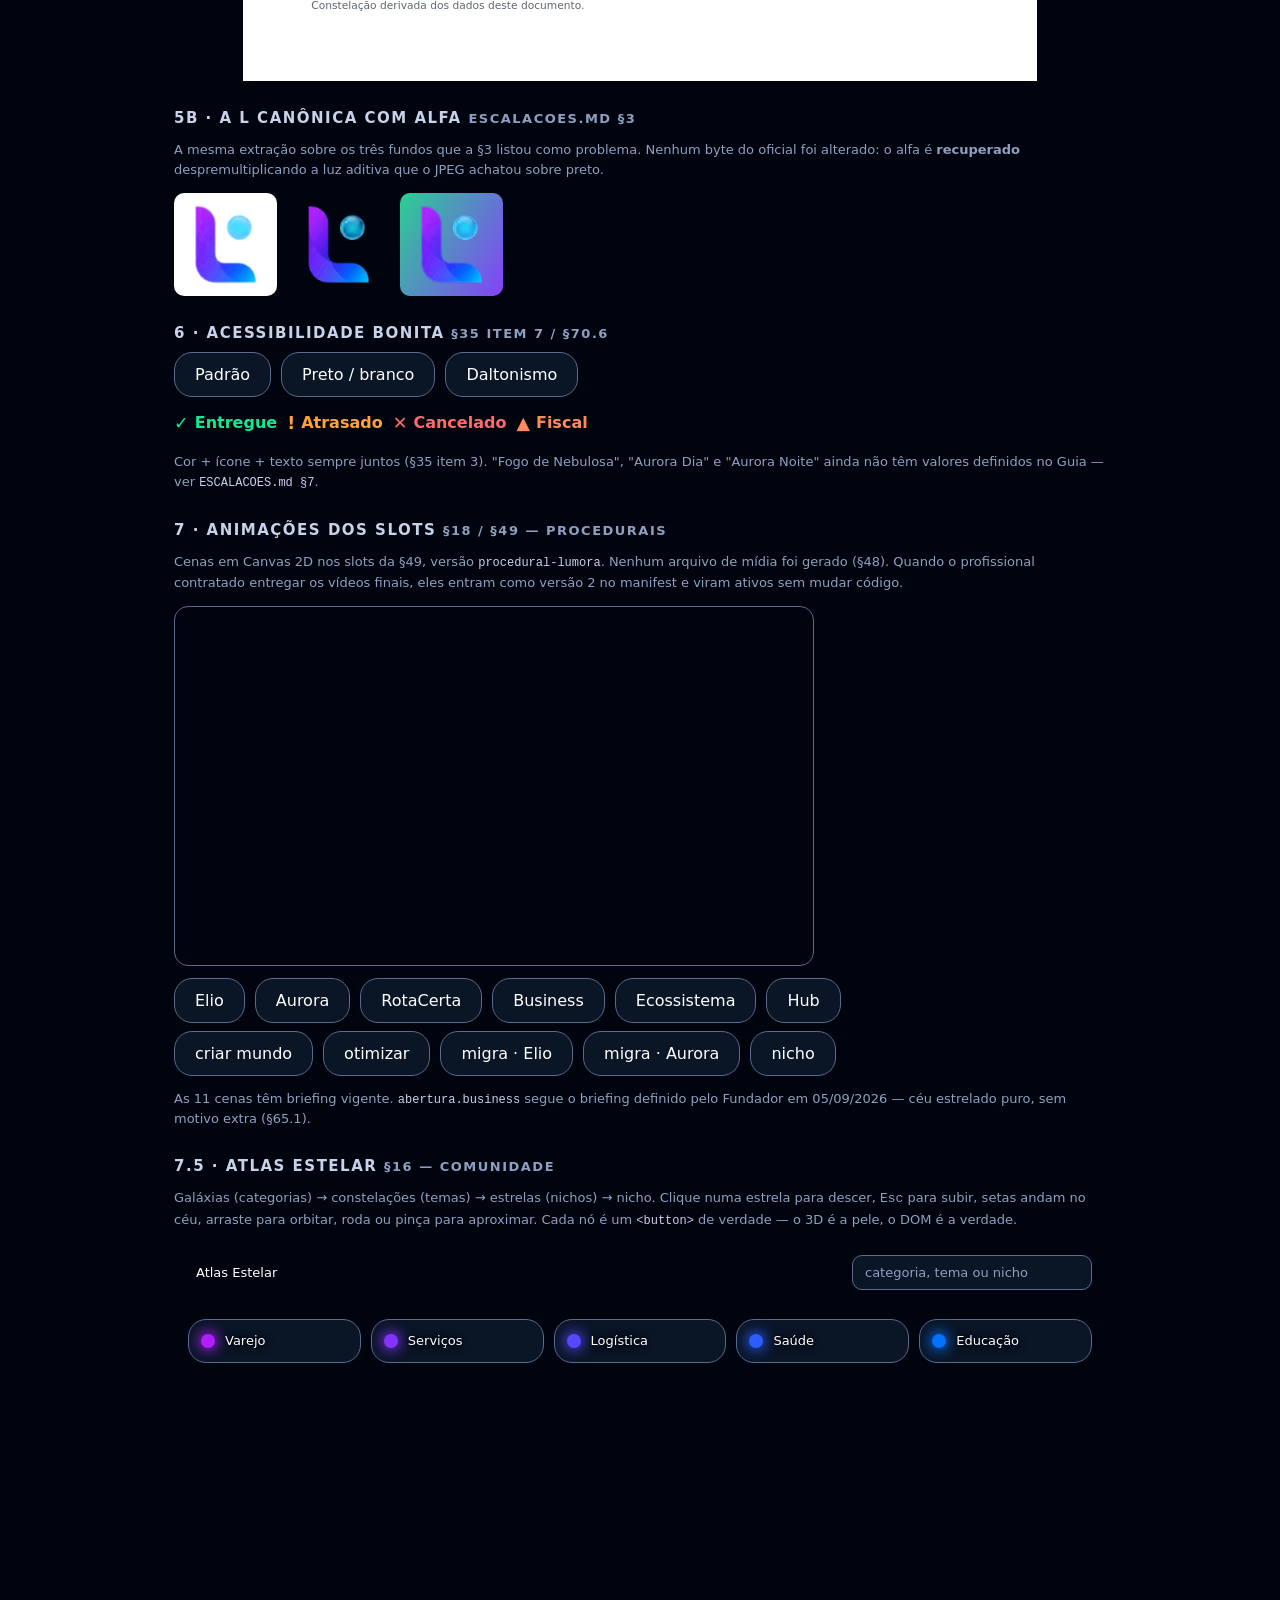
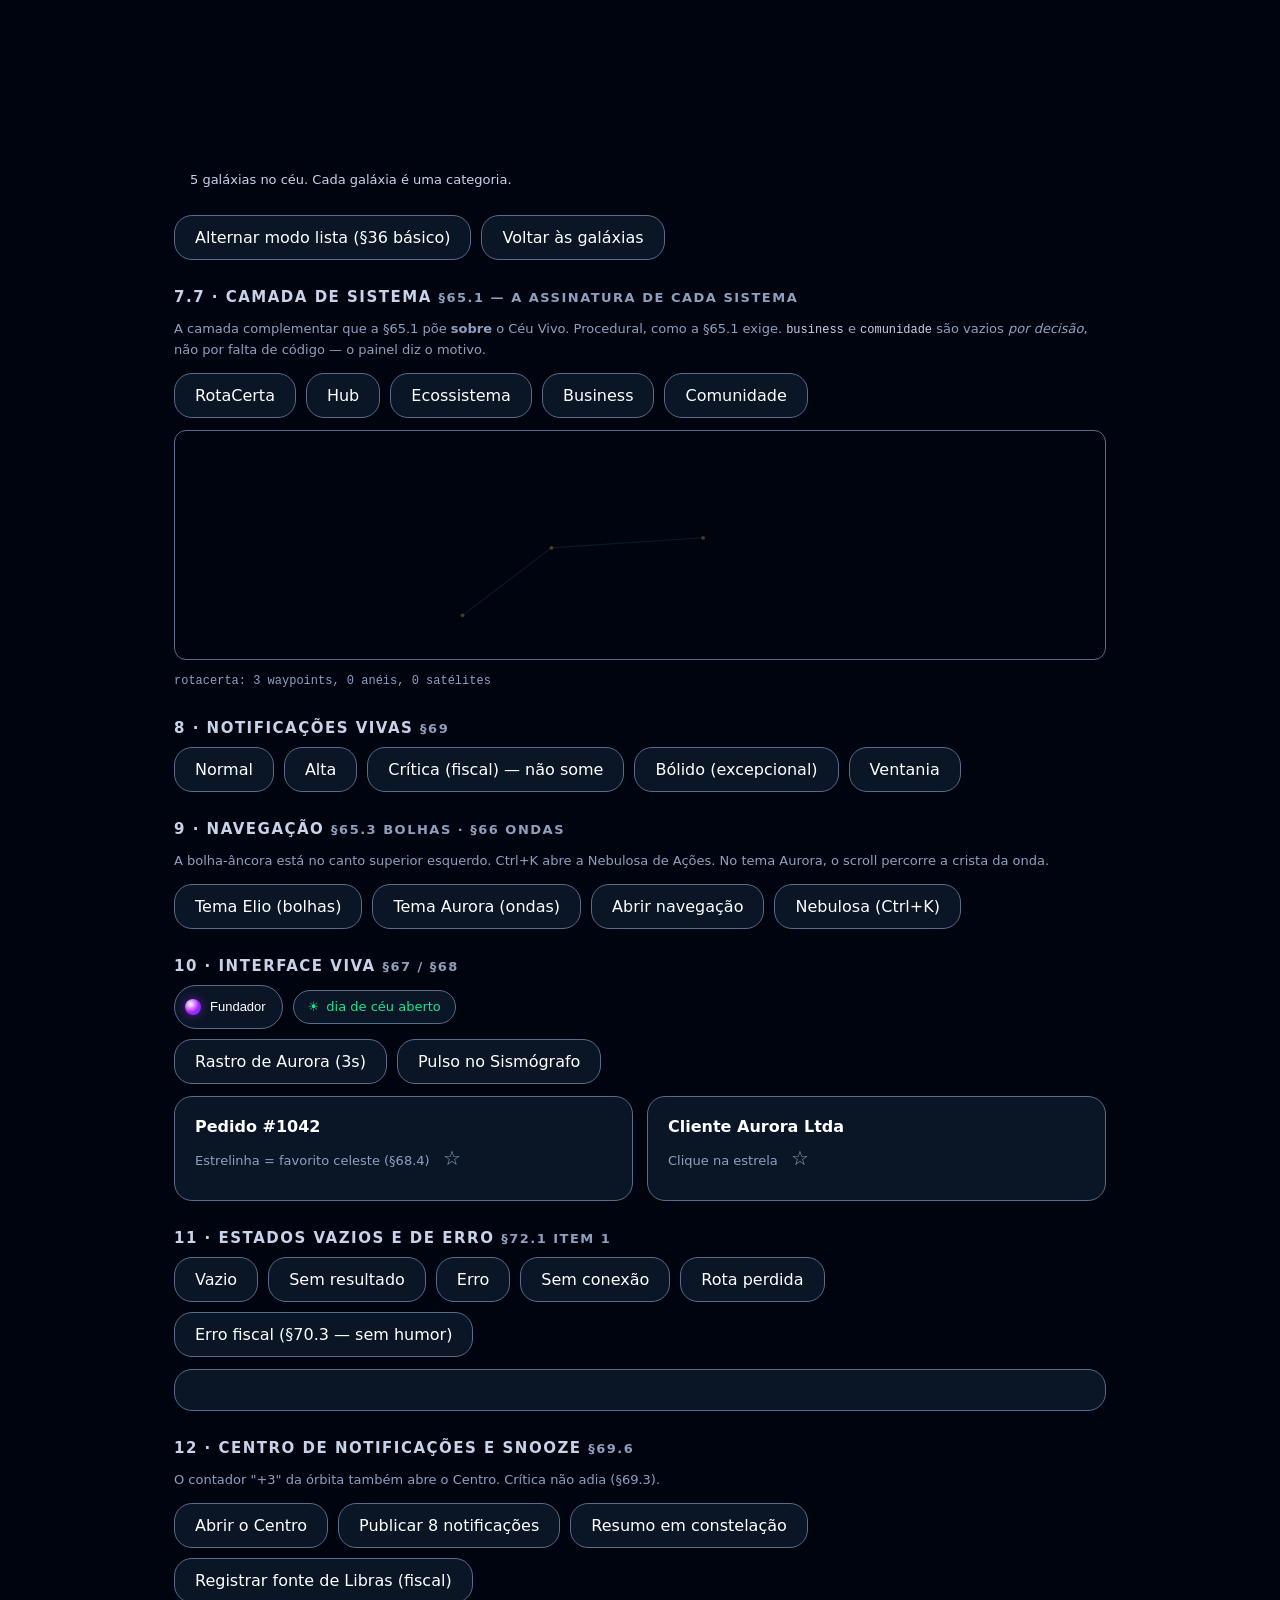
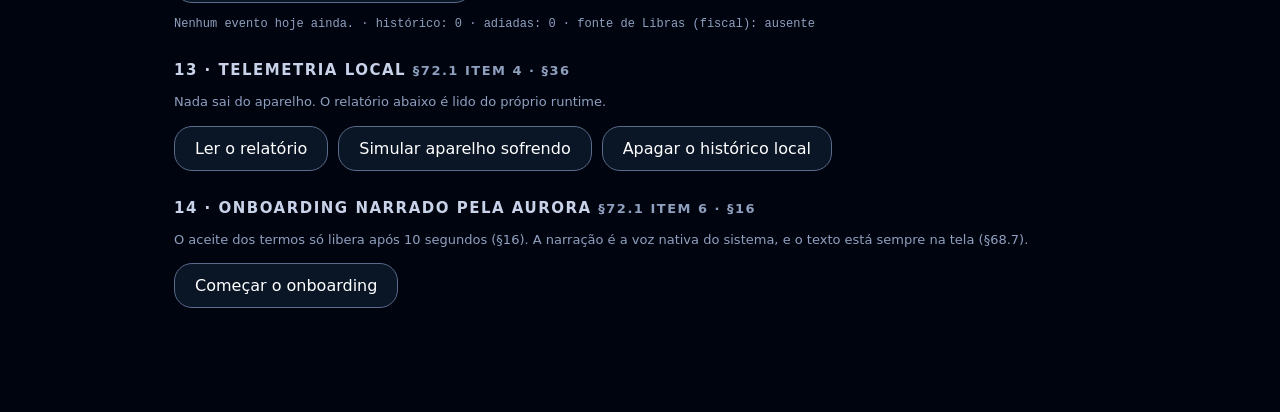
==== commit 36150f7e: "Fecha a §72.1 e a §69.6 — as aprovações que ficaram sem código A §72.1 aprovou seis funções em 02/09" ====
--- a/runtime/verificacao.html
+++ b/runtime/verificacao.html
@@ -13,6 +13,8 @@
 <link rel="stylesheet" href="interface-viva.css">
 <link rel="stylesheet" href="animacoes.css">
 <link rel="stylesheet" href="atlas-estelar.css">
+<link rel="stylesheet" href="estados-vivos.css">
+<link rel="stylesheet" href="onboarding-aurora.css">
 <style>
   /* Estilos SÓ desta página de verificação. Não fazem parte do runtime. */
   * { box-sizing: border-box; }
@@ -265,6 +267,42 @@
       <span class="aviso">Clique na estrela</span></div>
   </div>
   <canvas id="sismo" class="lum-sismografo"></canvas>
+
+  <h2>11 · Estados vazios e de erro <span class="aviso">§72.1 item 1</span></h2>
+  <div class="linha">
+    <button class="lum-botao" data-estado="vazio">Vazio</button>
+    <button class="lum-botao" data-estado="semResultado">Sem resultado</button>
+    <button class="lum-botao" data-estado="erro">Erro</button>
+    <button class="lum-botao" data-estado="semConexao">Sem conexão</button>
+    <button class="lum-botao" data-estado="rotaPerdida">Rota perdida</button>
+    <button class="lum-botao" data-estado="erro" data-contexto="fiscal">Erro fiscal (§70.3 — sem humor)</button>
+  </div>
+  <div id="palco-estado" class="lum-card" style="margin-top:12px"></div>
+
+  <h2>12 · Centro de Notificações e snooze <span class="aviso">§69.6</span></h2>
+  <p class="aviso">O contador "+3" da órbita também abre o Centro. Crítica não adia (§69.3).</p>
+  <div class="linha">
+    <button class="lum-botao" id="abrir-centro">Abrir o Centro</button>
+    <button class="lum-botao" id="encher">Publicar 8 notificações</button>
+    <button class="lum-botao" id="resumo-dia">Resumo em constelação</button>
+    <button class="lum-botao" id="libras-registrar">Registrar fonte de Libras (fiscal)</button>
+  </div>
+  <p class="medidor" id="centro-estado"></p>
+
+  <h2>13 · Telemetria local <span class="aviso">§72.1 item 4 · §36</span></h2>
+  <p class="aviso">Nada sai do aparelho. O relatório abaixo é lido do próprio runtime.</p>
+  <div class="linha">
+    <button class="lum-botao" id="tel-relatorio">Ler o relatório</button>
+    <button class="lum-botao" id="tel-baixo">Simular aparelho sofrendo</button>
+    <button class="lum-botao" id="tel-limpar">Apagar o histórico local</button>
+  </div>
+  <pre class="medidor" id="tel-saida" style="white-space:pre-wrap"></pre>
+
+  <h2>14 · Onboarding narrado pela Aurora <span class="aviso">§72.1 item 6 · §16</span></h2>
+  <p class="aviso">O aceite dos termos só libera após 10 segundos (§16). A narração é a voz
+     nativa do sistema, e o texto está sempre na tela (§68.7).</p>
+  <div class="linha"><button class="lum-botao" id="abrir-onb">Começar o onboarding</button></div>
+  <div id="palco-onb" style="margin-top:12px"></div>
 </main>
 
 <script type="module" src="verificacao.js"></script>
--- a/runtime/notificacoes-vivas.css
+++ b/runtime/notificacoes-vivas.css
@@ -309,3 +309,157 @@
   .lum-faixa-aurora > *:nth-child(n + 3) { display: none; }
   .lum-orbita { max-inline-size: calc(100vw - 24px); }
 }
+
+/* ==========================================================================
+   §69.6 — ações rápidas, snooze cósmico e Centro de Notificações
+   §72.1 item 5 — janela de Libras da notificação crítica
+   Acrescentado em 06/09/2026, com o "pode fazer tudo" do Fundador.
+   ========================================================================== */
+
+/* ---------------------------------------------- ações dentro da notificação */
+
+.lum-notif-acoes {
+  display: flex;
+  flex-wrap: wrap;
+  align-items: center;
+  gap: 6px;
+  margin-block-start: 8px;
+  grid-column: 1 / -1;
+}
+
+.lum-notif-acao {
+  /* §35: alvo mínimo de 44px é do gesto principal; aqui, dentro de uma
+     notificação de 320px, o alvo confortável vem da área clicável ampliada
+     com padding vertical, sem empurrar a bolha para fora da órbita. */
+  min-block-size: 32px;
+  padding: 4px 10px;
+  font-size: 0.8125rem;
+  border-radius: var(--lum-raio-campo);
+}
+
+.lum-notif-adiar {
+  display: inline-flex;
+  align-items: center;
+  gap: 4px;
+}
+
+.lum-notif-adiar-rotulo {
+  font-size: 0.75rem;
+  color: var(--lum-texto-3);
+  text-transform: uppercase;
+  letter-spacing: 0.06em;
+}
+
+/* ------------------------------------------------------ janela de Libras --
+   §72.1 item 5: acompanha o alerta crítico. Fica ao lado do texto, nunca no
+   lugar dele — o texto é o canal garantido (§68.7).                        */
+
+.lum-libras {
+  display: block;
+  inline-size: 132px;
+  aspect-ratio: 4 / 3;
+  margin-block-start: 8px;
+  border-radius: var(--lum-raio-campo);
+  border: 1px solid var(--lum-vidro-borda);
+  background: var(--lum-vidro-solido);
+  overflow: hidden;
+}
+
+.lum-libras > * { inline-size: 100%; block-size: 100%; object-fit: contain; }
+
+/* ---------------------------------------------- Centro de Notificações -- */
+
+.lum-centro {
+  position: fixed;
+  inset-block: 5vh;
+  inset-inline-end: 2vw;
+  inline-size: min(30rem, 94vw);
+  z-index: 60;
+  display: flex;
+  flex-direction: column;
+  gap: var(--lum-espaco);
+  padding: calc(var(--lum-espaco) * 2);
+  border-radius: var(--lum-raio-superficie);
+  border: 1px solid var(--lum-vidro-borda);
+  background: var(--lum-vidro);
+  backdrop-filter: blur(var(--lum-vidro-blur));
+  color: var(--lum-texto-2);
+  font-family: var(--lum-fonte);
+  overflow: hidden;
+}
+
+.lum-centro[hidden] { display: none; }
+
+.lum-centro-topo {
+  display: flex;
+  align-items: center;
+  justify-content: space-between;
+  gap: var(--lum-espaco);
+}
+
+.lum-centro-titulo { margin: 0; font-size: 1.125rem; color: var(--lum-texto-1); }
+
+.lum-centro-filtros { display: flex; gap: var(--lum-espaco); }
+
+.lum-centro-campo {
+  display: flex;
+  flex-direction: column;
+  gap: 4px;
+  flex: 1;
+  font-size: 0.75rem;
+  color: var(--lum-texto-3);
+  text-transform: uppercase;
+  letter-spacing: 0.06em;
+}
+
+.lum-centro-resumo { margin: 0; font-size: 0.875rem; color: var(--lum-texto-3); }
+
+.lum-centro-lista {
+  margin: 0;
+  padding: 0;
+  list-style: none;
+  overflow-y: auto;
+  display: flex;
+  flex-direction: column;
+  gap: var(--lum-espaco);
+}
+
+.lum-centro-linha {
+  padding: var(--lum-espaco);
+  border-radius: var(--lum-raio-campo);
+  border: 1px solid var(--lum-vidro-borda);
+  /* A barra lateral repete o estado que já está escrito no cabeçalho — é
+     reforço, nunca o único canal (§35 item 3). */
+  border-inline-start-width: 4px;
+}
+
+.lum-centro-linha[data-estado="nova"]      { border-inline-start-color: var(--lum-atencao); }
+.lum-centro-linha[data-estado="adiada"]    { border-inline-start-color: var(--lum-aurora-teal); }
+.lum-centro-linha[data-estado="resolvida"] { border-inline-start-color: var(--lum-ok); }
+.lum-centro-linha[data-estado="expirada"]  { border-inline-start-color: var(--lum-texto-3); }
+
+.lum-centro-cab {
+  margin: 0 0 4px;
+  font-size: 0.75rem;
+  color: var(--lum-texto-3);
+  text-transform: uppercase;
+  letter-spacing: 0.06em;
+}
+
+.lum-centro-texto { margin: 0 0 8px; color: var(--lum-texto-1); font-size: 0.9375rem; }
+
+.lum-centro-acoes { display: flex; flex-wrap: wrap; gap: 6px; }
+
+.lum-centro-acao {
+  min-block-size: 32px;
+  padding: 4px 10px;
+  font-size: 0.8125rem;
+  border-radius: var(--lum-raio-campo);
+}
+
+.lum-centro-vazio { border: none; padding: 0; }
+.lum-centro-vazio .lum-estado-vivo { min-block-size: 140px; }
+
+@media (prefers-reduced-motion: reduce) {
+  .lum-centro { transition: none; }
+}
--- a/runtime/estados-vivos.css
+++ b/runtime/estados-vivos.css
@@ -0,0 +1,142 @@
+/* ==========================================================================
+   Estados vazios e de erro com identidade — §72.1 item 1
+   "zero assets", diz a própria linha da tabela. Então a cena de cada estado é
+   feita de gradiente radial e forma, não de imagem: nada aqui pede rede,
+   decodificação ou GPU.
+
+   A forma é canal de informação junto com o texto (§35 item 3): cada estado
+   tem silhueta diferente, e não só cor diferente. Na paleta preto/branco as
+   cores somem e a silhueta continua distinguindo.
+   ========================================================================== */
+
+.lum-estado-vivo {
+  display: flex;
+  flex-direction: column;
+  align-items: center;
+  justify-content: center;
+  gap: calc(var(--lum-espaco) * 1.5);
+  min-block-size: 220px;
+  padding: calc(var(--lum-espaco) * 4) calc(var(--lum-espaco) * 2);
+  text-align: center;
+  color: var(--lum-texto-2);
+  font-family: var(--lum-fonte);
+}
+
+/* A cena: um corpo de luz, com a silhueta mudando por estado. */
+.lum-estado-cena {
+  inline-size: 92px;
+  block-size: 92px;
+  border-radius: var(--lum-raio-bolha);
+  background:
+    radial-gradient(circle at 38% 34%, var(--lum-vidro-brilho), transparent 55%),
+    radial-gradient(circle at 50% 50%, color-mix(in srgb, var(--lum-azul) 45%, transparent), transparent 70%);
+  border: 1px solid var(--lum-vidro-borda);
+  position: relative;
+  flex: none;
+}
+
+.lum-estado-frase {
+  margin: 0;
+  max-inline-size: 46ch;
+  font-size: 1.0625rem;
+  line-height: 1.5;
+  color: var(--lum-texto-1);
+}
+
+.lum-estado-detalhe {
+  margin: 0;
+  max-inline-size: 52ch;
+  font-size: 0.9375rem;
+  line-height: 1.5;
+  color: var(--lum-texto-3);
+}
+
+.lum-estado-acao {
+  min-block-size: var(--lum-alvo-min);
+  min-inline-size: var(--lum-alvo-min);
+  padding-inline: calc(var(--lum-espaco) * 2);
+}
+
+/* ---------------------------------------------------------- por estado --
+   vazio        círculo cheio, respirando devagar — há lugar, falta conteúdo
+   carregando   igual ao vazio, mas girando
+   semResultado círculo com um vinco: procurou-se e não se achou
+   erro         losango — a mesma terceira forma das notificações "alta"
+   semConexao   círculo cortado ao meio: o sinal partido
+   rotaPerdida  quadrado girado com o miolo vazado: a tela que não existe   */
+
+[data-lum-estado="vazio"] .lum-estado-cena,
+[data-lum-estado="carregando"] .lum-estado-cena {
+  animation: lum-estado-respira var(--lum-respiracao-ciclo) var(--lum-ease) infinite;
+}
+
+[data-lum-estado="carregando"] .lum-estado-cena::after {
+  content: "";
+  position: absolute;
+  inset: -6px;
+  border-radius: inherit;
+  border: 2px solid transparent;
+  border-block-start-color: var(--lum-violeta);
+  animation: lum-estado-gira 1.6s linear infinite;
+}
+
+[data-lum-estado="semResultado"] .lum-estado-cena {
+  clip-path: polygon(0 0, 100% 0, 100% 38%, 62% 62%, 100% 62%, 100% 100%, 0 100%);
+}
+
+[data-lum-estado="erro"] .lum-estado-cena {
+  border-radius: var(--lum-raio-campo);
+  rotate: 45deg;
+  border-color: var(--lum-erro);
+  background:
+    radial-gradient(circle at 38% 34%, var(--lum-vidro-brilho), transparent 55%),
+    radial-gradient(circle at 50% 50%, color-mix(in srgb, var(--lum-erro) 40%, transparent), transparent 72%);
+}
+
+[data-lum-estado="semConexao"] .lum-estado-cena {
+  border-color: var(--lum-atencao);
+  clip-path: polygon(0 0, 100% 0, 100% 42%, 0 42%, 0 58%, 100% 58%, 100% 100%, 0 100%);
+  background:
+    radial-gradient(circle at 50% 50%, color-mix(in srgb, var(--lum-atencao) 38%, transparent), transparent 72%);
+}
+
+[data-lum-estado="rotaPerdida"] .lum-estado-cena {
+  border-radius: var(--lum-raio-superficie);
+  rotate: 45deg;
+  background: none;
+  box-shadow: inset 0 0 0 1px var(--lum-vidro-borda);
+}
+
+/* ------------------------------------------------------- acessibilidade --
+   §35 item 8: movimento reduzido tira o gesto e mantém a informação. A cena
+   para de respirar e de girar; a frase, a forma e a ação continuam.        */
+@media (prefers-reduced-motion: reduce) {
+  .lum-estado-cena,
+  .lum-estado-cena::after { animation: none !important; }
+}
+
+/* §36 nível básico: mesma regra por outro motivo — aparelho fraco. */
+[data-lum-nivel="basico"] .lum-estado-cena,
+[data-lum-nivel="basico"] .lum-estado-cena::after { animation: none; }
+
+/* Paleta preto/branco (§35 item 7): sem cor nenhuma, só forma e texto. */
+[data-lum-paleta="preto-branco"] .lum-estado-cena {
+  background: none;
+  border-color: var(--lum-texto-1);
+}
+
+@keyframes lum-estado-respira {
+  0%, 100% { transform: scale(1); opacity: 0.85; }
+  50%      { transform: scale(var(--lum-respiracao-escala)); opacity: 1; }
+}
+
+@keyframes lum-estado-gira {
+  to { transform: rotate(360deg); }
+}
+
+/* Impressão (§70.5/§8): a tela vazia impressa vira só a frase. */
+@media print {
+  .lum-estado-cena { display: none; }
+  .lum-estado-vivo { min-block-size: 0; padding: 0; color: #000; }
+  .lum-estado-frase { color: #000; }
+}
--- a/runtime/onboarding-aurora.css
+++ b/runtime/onboarding-aurora.css
@@ -0,0 +1,114 @@
+/* ==========================================================================
+   Onboarding narrado pela Aurora — §72.1 item 6
+   Superfície de vidro (§70.4) sobre o Céu Vivo. A "Aurora" é a onda de luz da
+   §1 — cortina, nunca bolha (§60.11: "Aurora = aurora boreal, nunca bolha").
+   Zero asset: a cortina é gradiente.
+   ========================================================================== */
+
+.lum-onboarding {
+  position: relative;
+  max-inline-size: 40rem;
+  margin-inline: auto;
+  padding: calc(var(--lum-espaco) * 4);
+  display: flex;
+  flex-direction: column;
+  gap: calc(var(--lum-espaco) * 2);
+  border-radius: var(--lum-raio-superficie);
+  border: 1px solid var(--lum-vidro-borda);
+  background: var(--lum-vidro);
+  backdrop-filter: blur(var(--lum-vidro-blur));
+  color: var(--lum-texto-2);
+  font-family: var(--lum-fonte);
+}
+
+.lum-onb-quem {
+  display: flex;
+  align-items: center;
+  gap: var(--lum-espaco);
+  margin: 0;
+  font-size: 0.875rem;
+  letter-spacing: 0.08em;
+  text-transform: uppercase;
+  color: var(--lum-texto-3);
+}
+
+/* A onda da Aurora: faixa de aurora boreal, não bolha (§60.11). */
+.lum-onb-aurora {
+  inline-size: 44px;
+  block-size: 10px;
+  border-radius: 999px;
+  background: linear-gradient(90deg,
+    var(--lum-aurora-violeta), var(--lum-aurora-teal), var(--lum-aurora-verde));
+  filter: blur(0.4px);
+  animation: lum-onb-onda 6s var(--lum-ease) infinite;
+}
+
+.lum-onb-titulo {
+  margin: 0;
+  font-size: 1.5rem;
+  line-height: 1.25;
+  color: var(--lum-texto-1);
+}
+.lum-onb-titulo:focus-visible {
+  outline: var(--lum-foco-espessura) solid var(--lum-foco);
+  outline-offset: var(--lum-foco-deslocamento);
+}
+
+.lum-onb-fala {
+  margin: 0;
+  font-size: 1.0625rem;
+  line-height: 1.6;
+  color: var(--lum-texto-2);
+}
+
+.lum-onb-corpo:empty { display: none; }
+
+.lum-onb-rodape {
+  display: flex;
+  align-items: center;
+  justify-content: space-between;
+  gap: var(--lum-espaco);
+  margin-block-start: var(--lum-espaco);
+}
+
+.lum-onb-passo {
+  margin: 0;
+  font-size: 0.875rem;
+  color: var(--lum-texto-3);
+}
+
+.lum-onboarding .lum-botao {
+  min-block-size: var(--lum-alvo-min);
+  min-inline-size: var(--lum-alvo-min);
+  padding-inline: calc(var(--lum-espaco) * 2);
+}
+
+/* §16: o aceite desabilitado precisa PARECER indisponível sem depender só de
+   cor — por isso ele também perde o preenchimento e ganha borda tracejada. */
+.lum-onboarding .lum-botao[disabled] {
+  opacity: 0.65;
+  cursor: not-allowed;
+  border-style: dashed;
+}
+
+.lum-onb-silenciar {
+  align-self: flex-start;
+  font-size: 0.875rem;
+}
+
+@keyframes lum-onb-onda {
+  0%, 100% { transform: translateX(0) scaleX(1); opacity: 0.9; }
+  50%      { transform: translateX(3px) scaleX(1.08); opacity: 1; }
+}
+
+/* §35 item 8 — movimento reduzido tira o gesto, mantém a cortina. */
+@media (prefers-reduced-motion: reduce) {
+  .lum-onb-aurora { animation: none; }
+}
+[data-lum-nivel="basico"] .lum-onb-aurora { animation: none; }
+
+/* Paleta preto/branco: a cortina vira barra sólida — forma, sem cor. */
+[data-lum-paleta="preto-branco"] .lum-onb-aurora {
+  background: var(--lum-texto-1);
+  filter: none;
+}
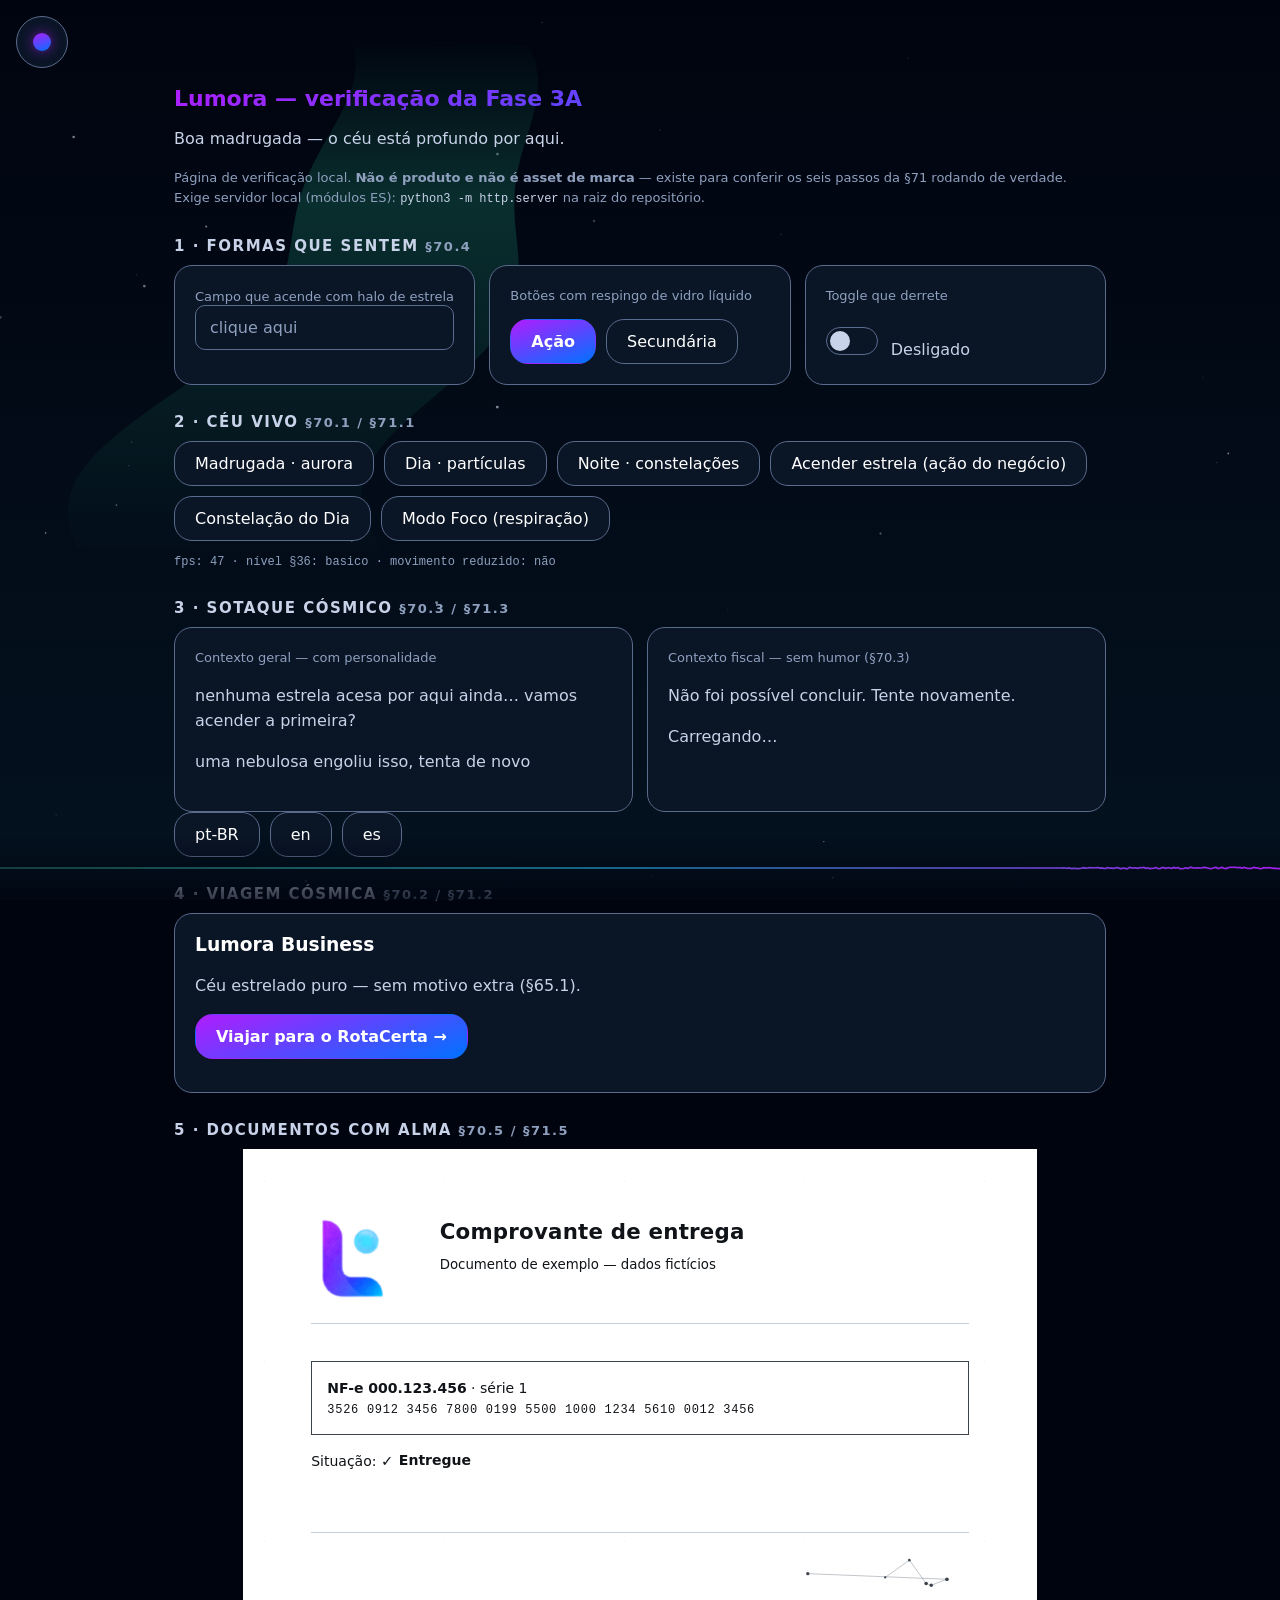
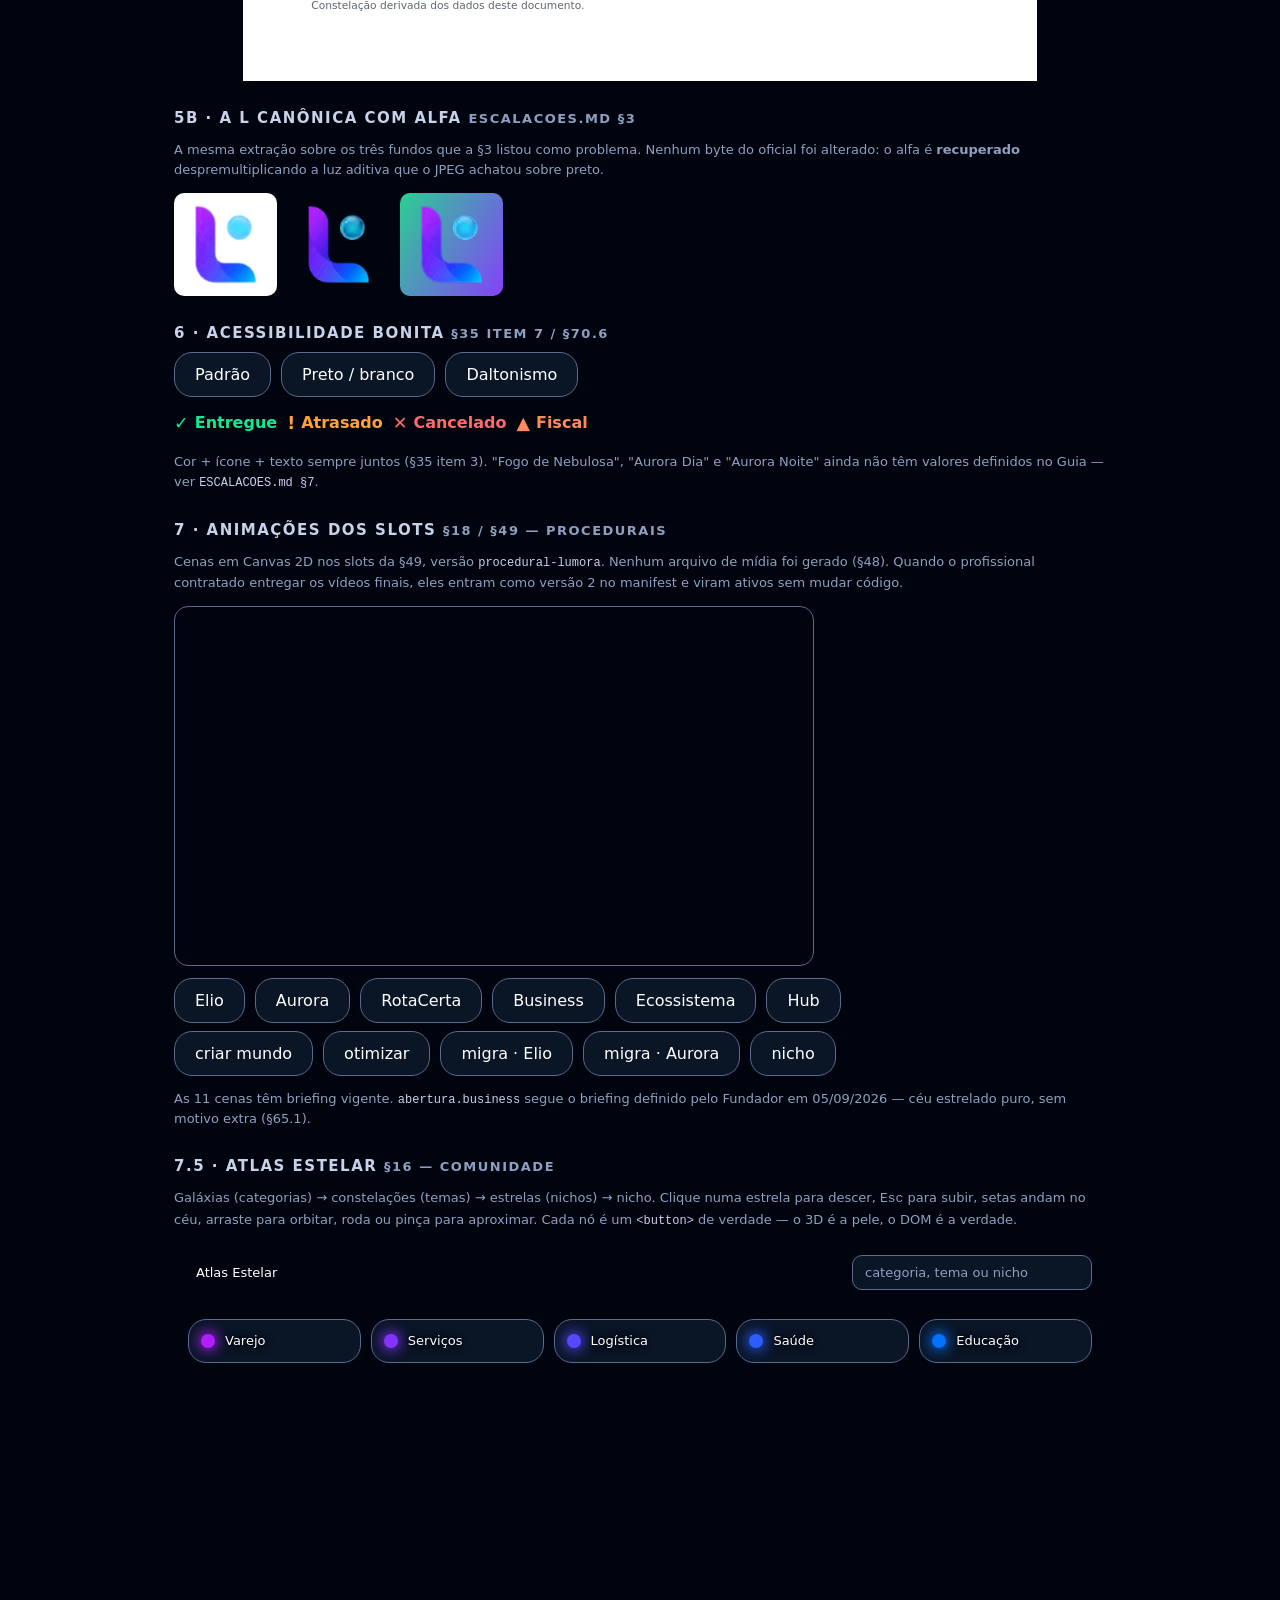
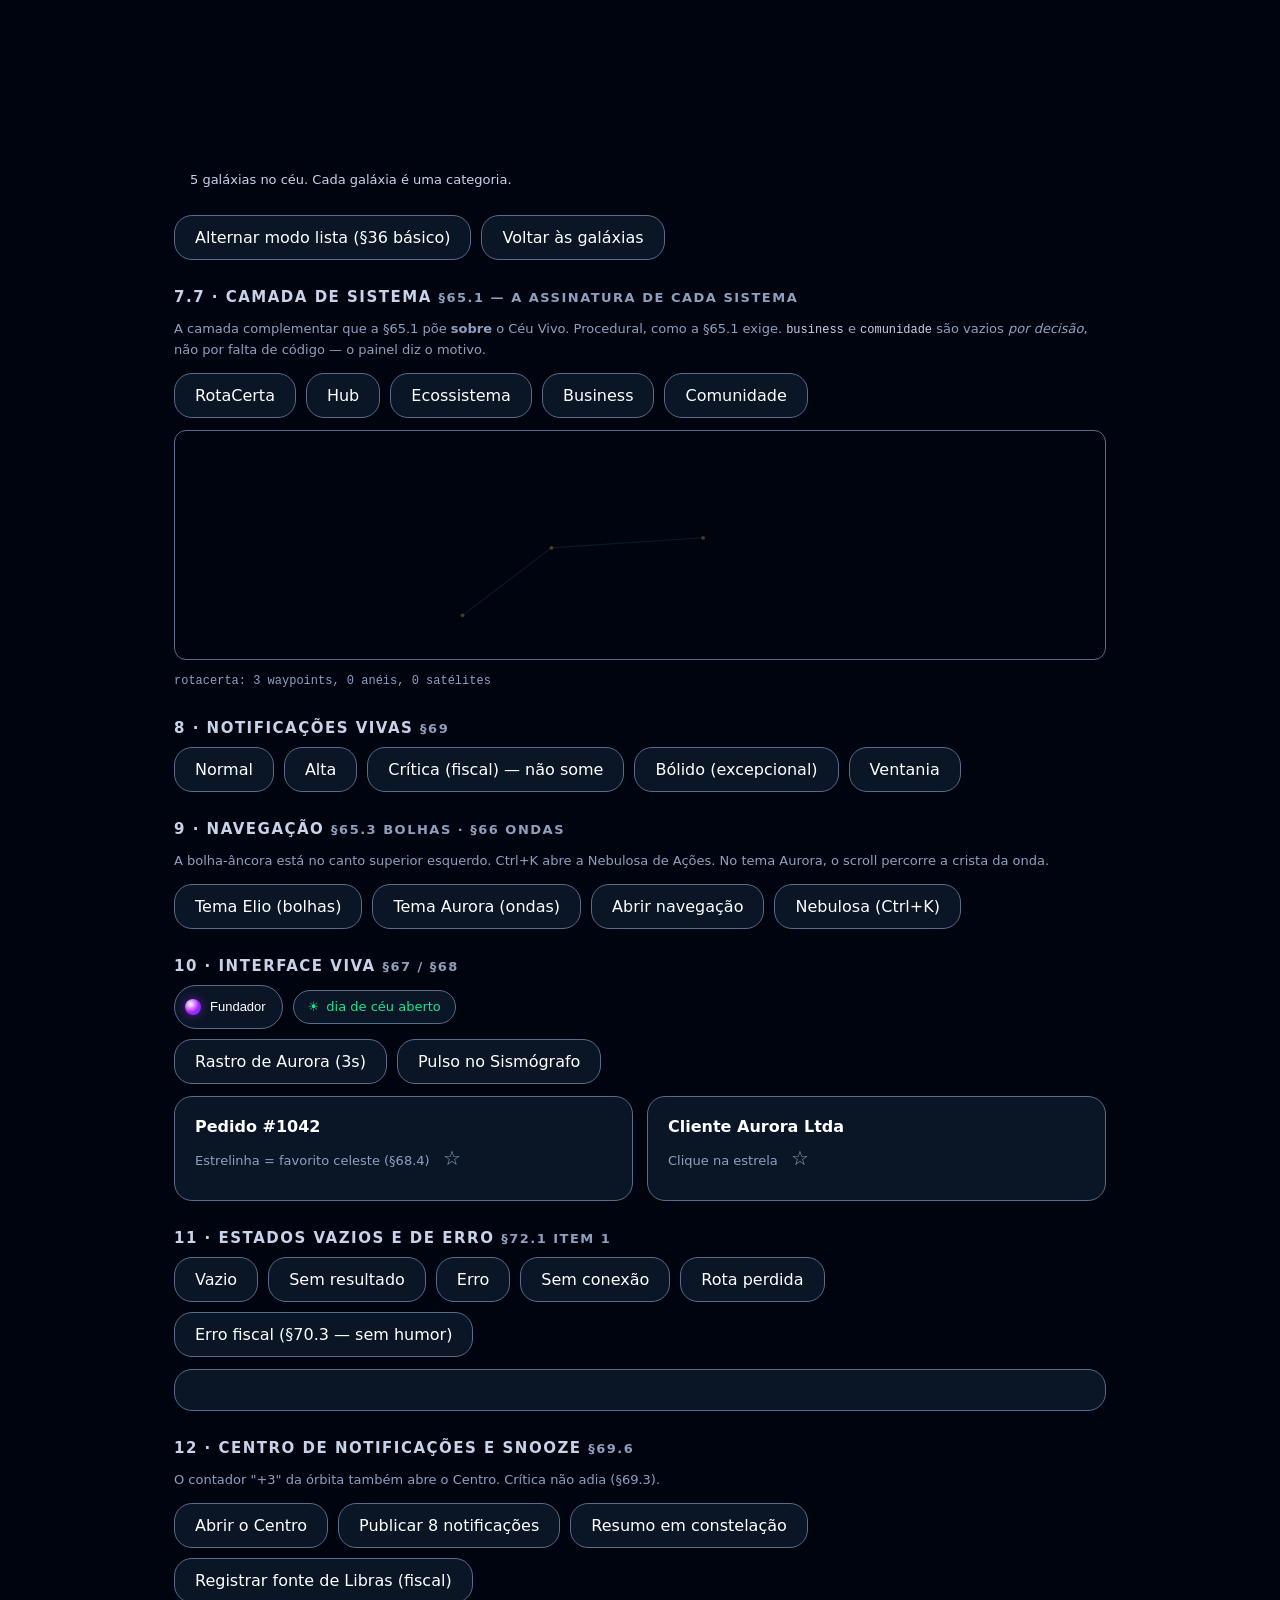
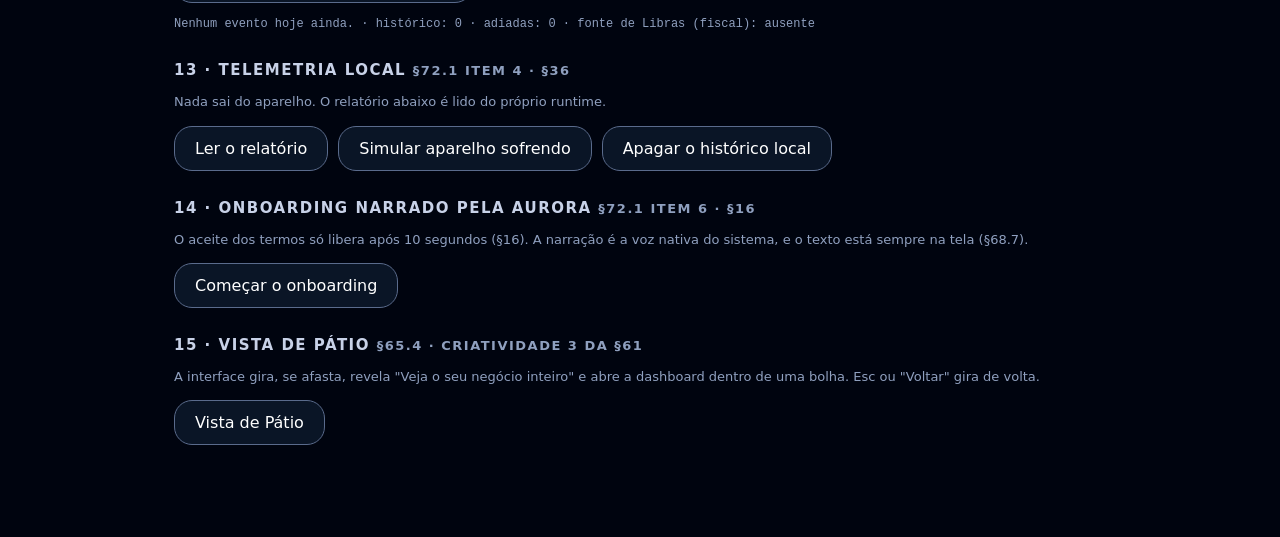
==== commit 76b322e5: "Vista de Pátio (§65.4) e a documentação alinhada com o código A Vista de Pátio é a criatividade 3 da" ====
--- a/runtime/verificacao.html
+++ b/runtime/verificacao.html
@@ -303,6 +303,11 @@
      nativa do sistema, e o texto está sempre na tela (§68.7).</p>
   <div class="linha"><button class="lum-botao" id="abrir-onb">Começar o onboarding</button></div>
   <div id="palco-onb" style="margin-top:12px"></div>
+
+  <h2>15 · Vista de Pátio <span class="aviso">§65.4 · criatividade 3 da §61</span></h2>
+  <p class="aviso">A interface gira, se afasta, revela "Veja o seu negócio inteiro" e abre a
+     dashboard dentro de uma bolha. Esc ou "Voltar" gira de volta.</p>
+  <div class="linha"><button class="lum-botao" id="abrir-patio">Vista de Pátio</button></div>
 </main>
 
 <script type="module" src="verificacao.js"></script>
--- a/runtime/notificacoes-vivas.css
+++ b/runtime/notificacoes-vivas.css
@@ -463,3 +463,40 @@
 @media (prefers-reduced-motion: reduce) {
   .lum-centro { transition: none; }
 }
+
+/* --------------------------------------------------- datilologia (§60.3) --
+   A "mãozinha" do Elio soletrando. A configuração de mão vem de fora
+   (registrarAlfabeto); aqui só existe o lugar dela e a legenda de texto que
+   nunca a deixa sozinha (§68.7).                                           */
+
+.lum-datilologia {
+  display: flex;
+  flex-direction: column;
+  align-items: center;
+  justify-content: center;
+  gap: 4px;
+  inline-size: 100%;
+  block-size: 100%;
+}
+
+.lum-datilologia-mao {
+  display: flex;
+  align-items: center;
+  justify-content: center;
+  flex: 1;
+  inline-size: 100%;
+  min-block-size: 0;
+}
+.lum-datilologia-mao > * { max-inline-size: 100%; max-block-size: 100%; }
+
+.lum-datilologia-legenda {
+  font-family: var(--lum-fonte-mono);
+  font-size: 1.125rem;
+  line-height: 1;
+  letter-spacing: 0.1em;
+  color: var(--lum-texto-1);
+}
+
+/* Sem alfabeto registrado a mão não existe — e a legenda ocupa o espaço
+   inteiro em vez de deixar um buraco. */
+[data-lum-libras="ausente"] .lum-datilologia-mao { display: none; }
--- a/runtime/interface-viva.css
+++ b/runtime/interface-viva.css
@@ -252,3 +252,54 @@
     max-inline-size: calc(100vw - 24px);
   }
 }
+
+/* ==========================================================================
+   Vista de Pátio (§65.4, criatividade 3 da §61)
+   A dashboard panorâmica mora "dentro de uma bolha" — e bolha aqui é a forma
+   da §65.3, não decoração: raio grande, vidro e borda de luz.
+   ========================================================================== */
+
+.lum-patio {
+  position: fixed;
+  inset: 6vh 5vw;
+  z-index: 70;
+  display: flex;
+  flex-direction: column;
+  gap: calc(var(--lum-espaco) * 2);
+  padding: calc(var(--lum-espaco) * 3);
+  border-radius: calc(var(--lum-raio-superficie) * 2.5);
+  border: 1px solid var(--lum-vidro-borda);
+  background: var(--lum-vidro);
+  backdrop-filter: blur(var(--lum-vidro-blur));
+  box-shadow: 0 0 0 1px var(--lum-vidro-brilho) inset;
+  color: var(--lum-texto-2);
+  font-family: var(--lum-fonte);
+  overflow: auto;
+}
+
+.lum-patio[hidden] { display: none; }
+
+.lum-patio-titulo {
+  margin: 0;
+  font-size: clamp(1.5rem, 3vw, 2.25rem);
+  line-height: 1.15;
+  color: var(--lum-texto-1);
+}
+.lum-patio-titulo:focus-visible {
+  outline: var(--lum-foco-espessura) solid var(--lum-foco);
+  outline-offset: var(--lum-foco-deslocamento);
+}
+
+.lum-patio-painel { flex: 1; min-block-size: 0; }
+.lum-patio-voltar { align-self: flex-start; min-block-size: var(--lum-alvo-min); }
+
+/* A cena que ficou para trás não recebe clique nem foco enquanto a Vista
+   está aberta — senão o teclado passeia por baixo do modal. */
+[data-lum-patio="aberta"] > :not(.lum-patio) {
+  pointer-events: none;
+}
+
+/* §35 item 8 / §36: sem gesto, a Vista abre igual — só não gira. */
+@media (prefers-reduced-motion: reduce) {
+  .lum-patio { transition: none; }
+}
